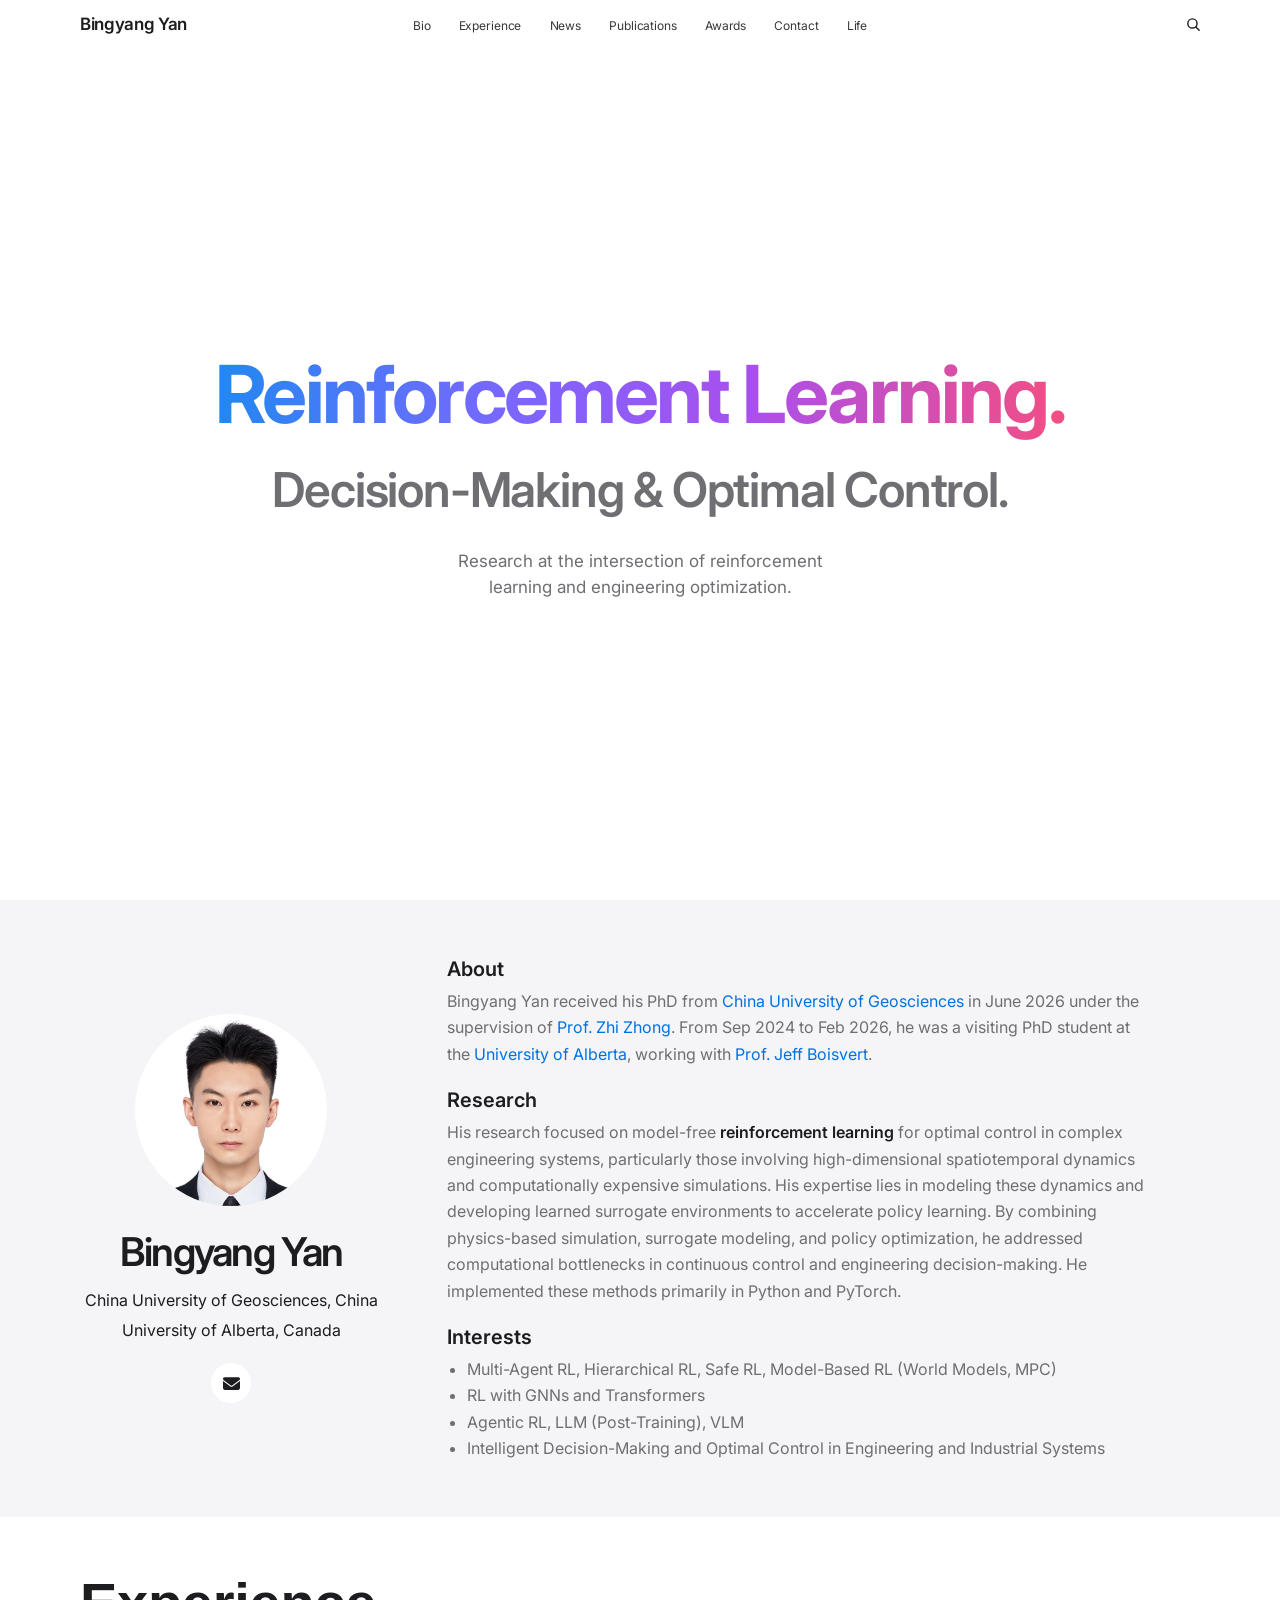
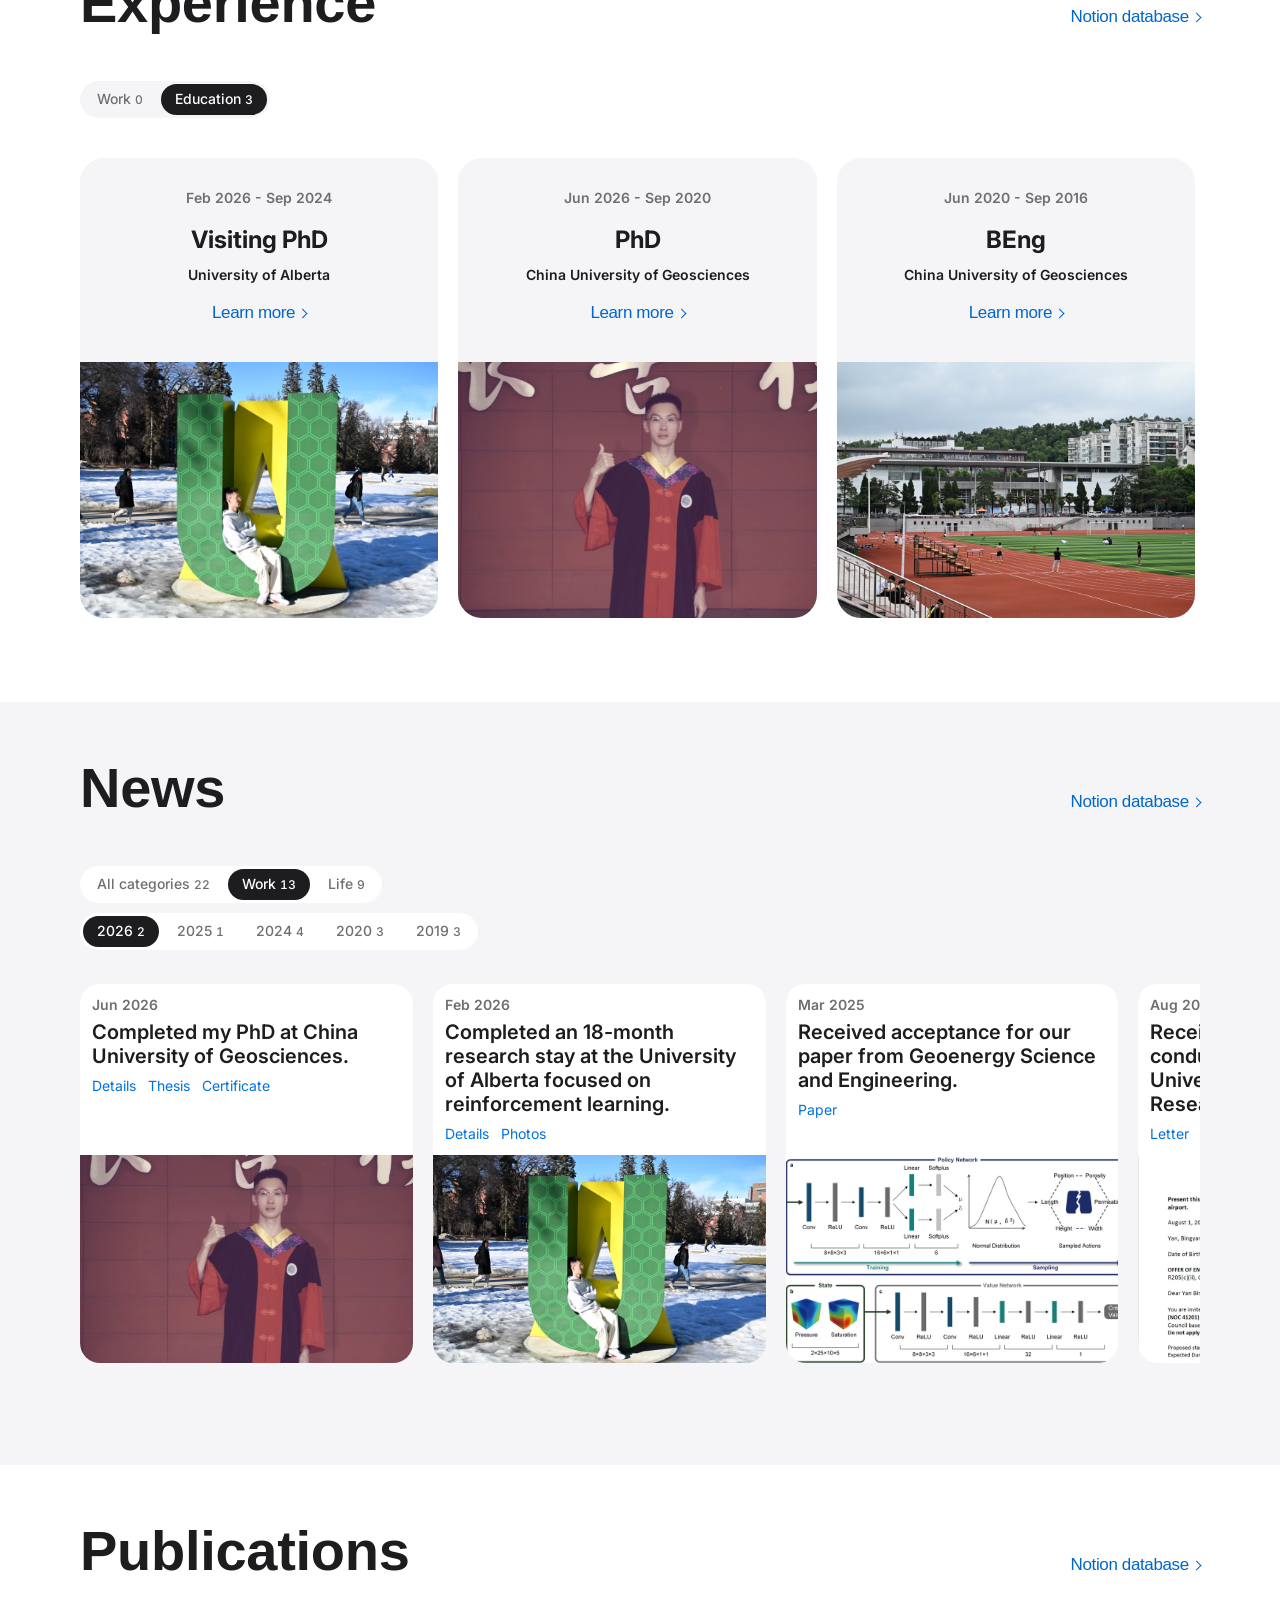
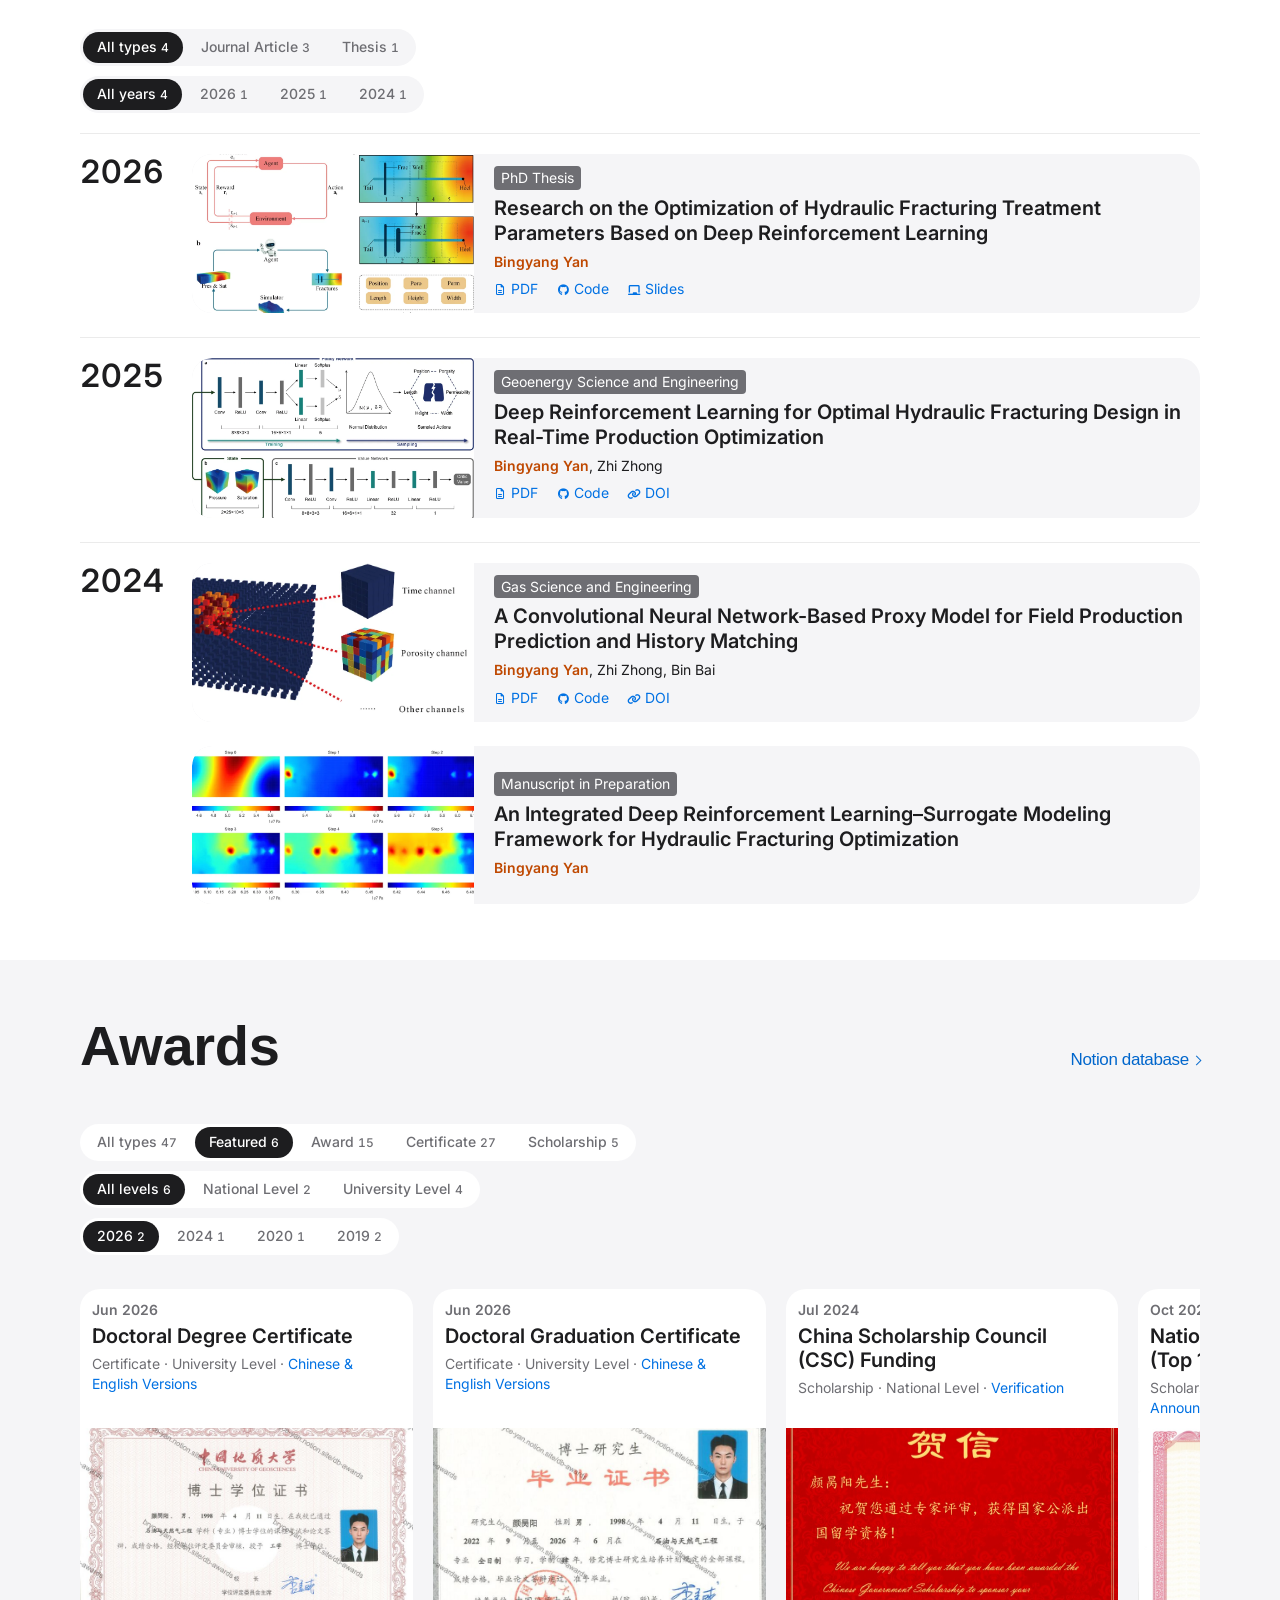
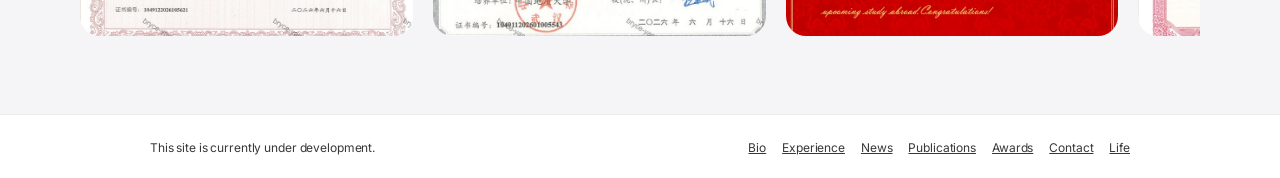
==== index.html @ 064dfe0c "Balance Experience card copy and image heights" ====
<!doctype html>
<html lang="en">
<head>
  <meta charset="utf-8">
  <meta name="viewport" content="width=device-width, initial-scale=1, viewport-fit=cover">
  <title>Bingyang Yan</title>
  <link rel="stylesheet" href="assets/navigation.css?v=4">
  <link rel="stylesheet" href="https://fonts.googleapis.com/css2?family=Inter:wght@400;500;600;700&amp;display=swap">
  <link rel="stylesheet" href="https://cdnjs.cloudflare.com/ajax/libs/font-awesome/6.5.2/css/all.min.css" crossorigin="anonymous" referrerpolicy="no-referrer">
  <link rel="stylesheet" href="work/bio/bio.css?v=17">
  <link rel="stylesheet" href="assets/collection.css?v=5">
  <link rel="stylesheet" href="work/news/news.css?v=35">
  <link rel="stylesheet" href="work/publications/publications.css?v=21">
  <script src="work/experience/experience.js?v=12" defer></script>
  <script src="work/news/news.js?v=13" defer></script>
  <script src="work/publications/publications.js?v=11" defer></script>
  <link rel="stylesheet" href="work/awards/awards.css?v=24">
  <script src="work/awards/awards.js?v=13" defer></script>
  <style>
    .work-footer-inner {
      display: flex;
      flex-wrap: wrap;
      align-items: baseline;
      gap: 12px 24px;
      text-align: left;
    }

    .work-footer-inner p {
      margin: 0;
    }

    .work-footer-nav {
      margin-inline-start: auto;
    }

    .work-footer-nav ul {
      display: flex;
      flex-wrap: wrap;
      justify-content: flex-end;
      gap: 8px 16px;
      margin: 0;
      padding: 0;
      list-style: none;
    }

    .work-footer-inner p,
    .work-footer-nav a {
      font-size: 12px;
      letter-spacing: -0.01em;
      color: var(--nav-text);
      opacity: 0.88;
    }

    .work-footer-nav a:hover,
    .work-footer-nav a:focus-visible {
      color: var(--text);
      opacity: 1;
    }

  </style>
  <script src="assets/navigation.js?v=6" defer></script>
  <link rel="stylesheet" href="assets/home.css?v=27">
</head>
<body class="has-site-footer home-page home-page-work">
  <!-- Navigation adapted from breadli428/breadli428.github.io (MIT).
       See assets/navigation.LICENSE.txt. -->
  <header class="gnav">
    <nav class="gnav-inner" aria-label="Main">
      <a class="gnav-brand" href="./">Bingyang Yan</a>
      <ul class="gnav-links" id="gnav-links">
        <li><a href="#bio" data-section="bio">Bio</a></li>
        <li><a href="#experience" data-section="experience">Experience</a></li>
        <li><a href="#news" data-section="news">News</a></li>
        <li><a href="#publications" data-section="publications">Publications</a></li>
        <li><a href="#awards" data-section="awards">Awards</a></li>
        <li><a href="mailto:bryce.yan@outlook.com">Contact</a></li>
        <li><a href="/life/">Life</a></li>
      </ul>
      <div class="gnav-tools">
        <button class="icon-btn gnav-menu-btn" type="button" aria-label="Menu" aria-expanded="false" aria-controls="gnav-links">
          <span aria-hidden="true"></span><span aria-hidden="true"></span>
        </button>
        <button class="icon-btn" type="button" data-search aria-label="Search">
          <svg viewBox="0 0 24 24" fill="none" stroke="currentColor" stroke-width="2" stroke-linecap="round" aria-hidden="true">
            <circle cx="10.5" cy="10.5" r="6.5"/><path d="m20 20-4.6-4.6"/>
          </svg>
        </button>
      </div>
    </nav>
  </header>
  <main id="work-index">
    <section class="home-hero" aria-labelledby="home-title">
      <h1 id="home-title"><span class="home-hero-title">Reinforcement Learning.</span> <span class="home-hero-subtitle">Decision-Making &amp; Optimal Control.</span></h1>
      <p>Research at the intersection of reinforcement learning and engineering optimization.</p>
    </section>
    <!-- Bio adapted from breadli428/breadli428.github.io (MIT).
         See assets/navigation.LICENSE.txt. -->
    <section id="bio" class="section" aria-labelledby="bio-title">
      <div class="wrap about-grid">
        <aside class="about-portrait" aria-label="Bingyang Yan’s profile">
          <img src="work/bio/bingyang-yan-portrait.jpg" alt="Portrait of Bingyang Yan" width="660" height="660" decoding="async">
          <h2 class="name" id="bio-title">Bingyang Yan</h2>
          <ul class="org-list">
            <li><a href="https://bryce-yan.notion.site/el-edu-cug/">China University of Geosciences, China</a></li>
            <li><a href="https://bryce-yan.notion.site/el-edu-ua/">University of Alberta, Canada</a></li>
          </ul>
          <ul class="social">
            <li><a href="mailto:bryce.yan@outlook.com" aria-label="Email" title="Email"><i class="fa-solid fa-envelope" aria-hidden="true"></i></a></li>
          </ul>
        </aside>
        <div class="about-bio">
          <h3>About</h3>
          <div class="bio-lead prose about-intro">
            <p>Bingyang Yan received his PhD from <a href="https://bryce-yan.notion.site/el-edu-cug">China University of Geosciences</a> in June 2026 under the supervision of <a href="https://grzy.cug.edu.cn/zhongzhi/en/about.htm">Prof. Zhi Zhong</a>. From Sep 2024 to Feb 2026, he was a visiting PhD student at the <a href="https://bryce-yan.notion.site/el-edu-ua">University of Alberta</a>, working with <a href="https://sites.ualberta.ca/~jbb/">Prof. Jeff Boisvert</a>.</p>
          </div>
          <h3>Research</h3>
          <div class="bio-lead prose">
            <p>His research focused on model-free <strong class="research-emphasis">reinforcement learning</strong> for optimal control in complex engineering systems, particularly those involving high-dimensional spatiotemporal dynamics and computationally expensive simulations. His expertise lies in modeling these dynamics and developing learned surrogate environments to accelerate policy learning. By combining physics-based simulation, surrogate modeling, and policy optimization, he addressed computational bottlenecks in continuous control and engineering decision-making. He implemented these methods primarily in Python and PyTorch.</p>
          </div>
          <h3>Interests</h3>
          <ul class="bio-lead">
            <li>Multi-Agent RL, Hierarchical RL, Safe RL, Model-Based RL (World Models, MPC)</li>
            <li>RL with GNNs and Transformers</li>
            <li>Agentic RL, LLM (Post-Training), VLM</li>
            <li>Intelligent Decision-Making and Optimal Control in Engineering and Industrial Systems</li>
          </ul>
        </div>
      </div>
    </section>
    <section id="experience" aria-labelledby="experience-title">
      <div class="travel">
        <div class="travel-heading travel-heading--with-link">
          <h2 id="experience-title">Experience</h2>
          <a class="travel-source-link" href="https://bryce-yan.notion.site/db-education">Notion database</a>
        </div>
        <div class="travel-filters">
          <div class="travel-filter-group" id="experience-category" role="group" aria-label="Filter experience by category">
            <button class="travel-filter" type="button" value="work" aria-controls="experience-grid" aria-pressed="false">Work<span>0</span></button>
            <button class="travel-filter" type="button" value="education" aria-controls="experience-grid" aria-pressed="true">Education<span></span></button>
          </div>
        </div>
        <p id="experience-status" role="status">Loading education…</p>
        <div class="news-rail" id="experience-grid" role="region" aria-label="Experience cards"></div>
        <template id="experience-card-template">
          <article class="news-card experience-card">
            <div class="news-card-copy experience-card-copy">
              <span class="news-card-date"></span>
              <h3 class="news-card-title"></h3>
              <p class="experience-university"><strong></strong></p>
              <a class="travel-source-link experience-details-link">Learn more</a>
            </div>
            <div class="experience-card-cover"><img alt="" decoding="async"></div>
          </article>
        </template>
        <template id="experience-work-placeholder">
          <div class="news-card experience-placeholder" aria-hidden="true"></div>
        </template>
      </div>
    </section>
    <section id="news" aria-labelledby="news-title">
      <div class="travel">
        <div class="travel-heading travel-heading--with-link">
          <h2 id="news-title">News</h2>
          <a class="travel-source-link" href="https://bryce-yan.notion.site/db-news">Notion database</a>
        </div>
        <div class="travel-filters">
          <div class="travel-filter-group" id="news-category" role="group" aria-label="Filter by category"></div>
          <div class="travel-filter-group" id="news-year" role="group" aria-controls="news-grid" aria-label="Jump to year"></div>
        </div>
        <p id="news-status" role="status">Loading news…</p>
        <div class="news-rail" id="news-grid" role="region" aria-label="News cards"></div>
        <template id="news-card-template">
          <article class="news-card">
            <div class="news-card-copy">
              <div class="news-card-copy-content">
                <time class="news-card-date"></time>
                <h3 class="news-card-title"></h3>
                <ul class="news-card-links"></ul>
              </div>
            </div>
            <button class="news-card-photo" type="button" aria-haspopup="dialog"><img alt="" decoding="async"></button>
          </article>
        </template>
      </div>
      <dialog class="news-photo-dialog" id="news-photo-dialog" aria-label="Enlarged news photo">
        <form method="dialog">
          <button type="submit" aria-label="Close enlarged photo" autofocus>×</button>
        </form>
        <img alt="">
      </dialog>
    </section>
    <section id="publications" aria-labelledby="publications-title">
      <div class="travel">
        <div class="travel-heading travel-heading--with-link">
          <h2 id="publications-title">Publications</h2>
          <a class="travel-source-link" href="https://bryce-yan.notion.site/db-publications">Notion database</a>
        </div>
        <div class="travel-filters">
          <div class="travel-filter-group" id="publications-type" role="group" aria-label="Filter publications by type"></div>
          <div class="travel-filter-group" id="publications-year" role="group" aria-label="Filter publications by year"></div>
        </div>
        <p id="publications-status" role="status">Loading publications…</p>
        <div id="publications-list" class="publications-list"></div>
        <template id="publication-card-template">
          <article class="publication-card">
            <button class="publication-cover" type="button" aria-haspopup="dialog" aria-controls="publication-cover-dialog"><img alt="" loading="lazy" decoding="async"></button>
            <div class="publication-copy">
              <p class="publication-venue"></p>
              <h4><a class="news-card-title"></a></h4>
              <p class="publication-authors"></p>
              <ul class="news-card-links"></ul>
            </div>
          </article>
        </template>
      </div>
      <dialog class="news-photo-dialog" id="publication-cover-dialog" aria-label="Enlarged publication cover">
        <form method="dialog">
          <button type="submit" aria-label="Close enlarged cover" autofocus>×</button>
        </form>
        <img alt="">
      </dialog>
    </section>
    <section id="awards" aria-labelledby="awards-title">
      <div class="travel">
        <div class="travel-heading travel-heading--with-link">
          <h2 id="awards-title">Awards</h2>
          <a class="travel-source-link" href="https://bryce-yan.notion.site/db-awards">Notion database</a>
        </div>
        <div class="travel-filters" hidden>
          <div class="travel-filter-group" data-filter="type" data-all="All types" role="group" aria-label="Filter awards by type or featured status"></div>
          <div class="travel-filter-group" data-filter="level" data-all="All levels" role="group" aria-label="Filter awards by level"></div>
          <div class="travel-filter-group" data-filter="year" role="group" aria-controls="awards-grid" aria-label="Jump to awards by year"></div>
        </div>
        <p id="awards-status" class="award-status" role="status"></p>
        <div class="news-rail" id="awards-grid" role="region" aria-label="Award cards" tabindex="0">
          <article class="news-card award-card" data-featured="true" data-type="Certificate" data-level="University Level" data-year="2026">
            <div class="news-card-copy">
              <div class="news-card-copy-content">
                <time class="news-card-date" datetime="2026-06-16">Jun 2026</time>
                <h3><a class="news-card-title" href="https://bryce-yan.notion.site/p/3837cf0907d080c7a423d29b3ba32a61?pvs=25">Doctoral Degree Certificate</a></h3>
                <p class="award-card-meta">Certificate · University Level&nbsp;· <a class="award-card-details" href="https://bryce-yan.notion.site/p/3837cf0907d080c7a423d29b3ba32a61?pvs=25" aria-label="Chinese &amp; English Versions of the Doctoral Degree Certificate">Chinese &amp; English Versions</a></p>
              </div>
            </div>
            <button class="news-card-photo" type="button" aria-haspopup="dialog" aria-controls="awards-photo-dialog" aria-label="Enlarge image: Doctoral Degree Certificate">
              <img src="work/awards/covers/3837cf0907d080c7a423d29b3ba32a61.jpg?v=8" alt="" loading="eager" decoding="async">
            </button>
          </article>
          <article class="news-card award-card" data-featured="true" data-type="Certificate" data-level="University Level" data-year="2026">
            <div class="news-card-copy">
              <div class="news-card-copy-content">
                <time class="news-card-date" datetime="2026-06-16">Jun 2026</time>
                <h3><a class="news-card-title" href="https://bryce-yan.notion.site/p/3837cf0907d080e1bea8cf2e2020d3f5?pvs=25">Doctoral Graduation Certificate</a></h3>
                <p class="award-card-meta">Certificate · University Level&nbsp;· <a class="award-card-details" href="https://bryce-yan.notion.site/p/3837cf0907d080e1bea8cf2e2020d3f5?pvs=25" aria-label="Chinese &amp; English Versions of the Doctoral Graduation Certificate">Chinese &amp; English Versions</a></p>
              </div>
            </div>
            <button class="news-card-photo" type="button" aria-haspopup="dialog" aria-controls="awards-photo-dialog" aria-label="Enlarge image: Doctoral Graduation Certificate">
              <img src="work/awards/covers/3837cf0907d080e1bea8cf2e2020d3f5.jpg?v=4" alt="" loading="eager" decoding="async">
            </button>
          </article>
          <article class="news-card award-card" data-type="Certificate" data-level="University Level" data-year="2024">
            <div class="news-card-copy">
              <div class="news-card-copy-content">
                <time class="news-card-date" datetime="2024-08-01">Aug 2024</time>
                <h3><a class="news-card-title" href="https://bryce-yan.notion.site/p/38e7cf0907d080dda7a4ffdcab282052?pvs=25">University of Alberta Admission Letter</a></h3>
                <p class="award-card-meta">Certificate · University Level</p>
              </div>
            </div>
            <button class="news-card-photo" type="button" aria-haspopup="dialog" aria-controls="awards-photo-dialog" aria-label="Enlarge image: University of Alberta Admission Letter">
              <img src="work/awards/covers/38e7cf0907d080dda7a4ffdcab282052.jpg?v=4" alt="" loading="eager" decoding="async">
            </button>
          </article>
          <article class="news-card award-card" data-featured="true" data-type="Scholarship" data-level="National Level" data-year="2024">
            <div class="news-card-copy">
              <div class="news-card-copy-content">
                <time class="news-card-date" datetime="2024-07-19">Jul 2024</time>
                <h3><a class="news-card-title" href="https://bryce-yan.notion.site/p/1c17cf0907d081d5b643c6224f9ecf54?pvs=25">China Scholarship Council (CSC) Funding</a></h3>
                <p class="award-card-meta">Scholarship · National Level&nbsp;· <a class="award-card-details" href="https://bryce-yan.notion.site/p/1c17cf0907d081d5b643c6224f9ecf54?pvs=25" aria-label="Verification for China Scholarship Council (CSC) Funding">Verification</a></p>
              </div>
            </div>
            <button class="news-card-photo" type="button" aria-haspopup="dialog" aria-controls="awards-photo-dialog" aria-label="Enlarge image: China Scholarship Council (CSC) Funding">
              <img src="work/news/photos/3e17cf0907d0805ca3c4f29b19f7426e.jpg" alt="" loading="eager" decoding="async">
            </button>
          </article>
          <article class="news-card award-card" data-type="Certificate" data-level="University Level" data-year="2024">
            <div class="news-card-copy">
              <div class="news-card-copy-content">
                <time class="news-card-date" datetime="2024-03-19">Mar 2024</time>
                <h3><a class="news-card-title" href="https://bryce-yan.notion.site/p/3e27cf0907d080508ad5e3c04f998333?pvs=25">University of Calgary Admission Letter</a></h3>
                <p class="award-card-meta">Certificate · University Level</p>
              </div>
            </div>
            <button class="news-card-photo" type="button" aria-haspopup="dialog" aria-controls="awards-photo-dialog" aria-label="Enlarge image: University of Calgary Admission Letter">
              <img src="work/awards/covers/3e27cf0907d080508ad5e3c04f998333.jpg?v=4" alt="" loading="lazy" decoding="async">
            </button>
          </article>
          <article class="news-card award-card" data-type="Certificate" data-level="University Level" data-year="2022">
            <div class="news-card-copy">
              <div class="news-card-copy-content">
                <time class="news-card-date" datetime="2022-06-30">Jun 2022</time>
                <h3><a class="news-card-title" href="https://bryce-yan.notion.site/p/1c17cf0907d0814a82fde63bdc681eea?pvs=25">Doctoral Admission Letter</a></h3>
                <p class="award-card-meta">Certificate · University Level</p>
              </div>
            </div>
            <button class="news-card-photo" type="button" aria-haspopup="dialog" aria-controls="awards-photo-dialog" aria-label="Enlarge image: Doctoral Admission Letter">
              <img src="work/awards/covers/1c17cf0907d0814a82fde63bdc681eea.jpg?v=4" alt="" loading="lazy" decoding="async">
            </button>
          </article>
          <article class="news-card award-card" data-type="Award" data-level="National Level" data-year="2022">
            <div class="news-card-copy">
              <div class="news-card-copy-content">
                <time class="news-card-date" datetime="2022-05-28">May 2022</time>
                <h3><a class="news-card-title" href="https://bryce-yan.notion.site/p/1c17cf0907d081c6ae50c47331ee7014?pvs=25">China Petroleum Engineering Design Competition (CPEDC)</a></h3>
                <p class="award-card-meta">Award · National Level&nbsp;· <a class="award-card-details" href="https://en.cug.edu.cn/info/1228/3153.htm" aria-label="CUG News for China Petroleum Engineering Design Competition (CPEDC)">CUG News</a></p>
              </div>
            </div>
            <button class="news-card-photo" type="button" aria-haspopup="dialog" aria-controls="awards-photo-dialog" aria-label="Enlarge image: China Petroleum Engineering Design Competition (CPEDC)">
              <img src="work/awards/covers/1c17cf0907d081c6ae50c47331ee7014.jpg?v=4" alt="" loading="lazy" decoding="async">
            </button>
          </article>
          <article class="news-card award-card" data-type="Award" data-level="National Level" data-year="2021">
            <div class="news-card-copy">
              <div class="news-card-copy-content">
                <time class="news-card-date" datetime="2021-05-21">May 2021</time>
                <h3><a class="news-card-title" href="https://bryce-yan.notion.site/p/1c17cf0907d081d090acd97c25358636?pvs=25">China Petroleum Engineering Knowledge Competition (CPEKC)</a></h3>
                <p class="award-card-meta">Award · National Level&nbsp;· <a class="award-card-details" href="https://zyxy.cug.edu.cn/info/1093/4535.htm" aria-label="CUG News for China Petroleum Engineering Knowledge Competition (CPEKC)">CUG News</a></p>
              </div>
            </div>
            <button class="news-card-photo" type="button" aria-haspopup="dialog" aria-controls="awards-photo-dialog" aria-label="Enlarge image: China Petroleum Engineering Knowledge Competition (CPEKC)">
              <img src="work/awards/covers/1c17cf0907d081d090acd97c25358636.jpg?v=4" alt="" loading="lazy" decoding="async">
            </button>
          </article>
          <article class="news-card award-card" data-type="Scholarship" data-level="School Level" data-year="2020">
            <div class="news-card-copy">
              <div class="news-card-copy-content">
                <time class="news-card-date" datetime="2020-11-16">Nov 2020</time>
                <h3><a class="news-card-title" href="https://bryce-yan.notion.site/p/1c17cf0907d081288a05ce0aa0d80126?pvs=25">Tiantu Alumni Practice and Innovation Scholarship</a></h3>
                <p class="award-card-meta">Scholarship · School Level&nbsp;· <a class="award-card-details" href="https://zyxy.cug.edu.cn/info/1062/3008.htm" aria-label="Official Award Announcement for Tiantu Alumni Practice and Innovation Scholarship">Official Award Announcement</a></p>
              </div>
            </div>
            <button class="news-card-photo" type="button" aria-haspopup="dialog" aria-controls="awards-photo-dialog" aria-label="Enlarge image: Tiantu Alumni Practice and Innovation Scholarship">
              <img src="work/awards/covers/1c17cf0907d081288a05ce0aa0d80126.jpg?v=4" alt="" loading="lazy" decoding="async">
            </button>
          </article>
          <article class="news-card award-card" data-featured="true" data-type="Scholarship" data-level="National Level" data-year="2020">
            <div class="news-card-copy">
              <div class="news-card-copy-content">
                <time class="news-card-date" datetime="2020-10-05">Oct 2020</time>
                <h3><a class="news-card-title" href="https://bryce-yan.notion.site/p/1c17cf0907d08170b067c1c8d57cb3b9?pvs=25">National Graduate Scholarship (Top 1.3%)</a></h3>
                <p class="award-card-meta">Scholarship · National Level&nbsp;· <a class="award-card-details" href="https://bryce-yan.notion.site/p/1c17cf0907d08170b067c1c8d57cb3b9?pvs=25" aria-label="CUG Scholarship Announcement for National Graduate Scholarship (Top 1.3%)">CUG Scholarship Announcement</a></p>
              </div>
            </div>
            <button class="news-card-photo" type="button" aria-haspopup="dialog" aria-controls="awards-photo-dialog" aria-label="Enlarge image: National Graduate Scholarship (Top 1.3%)">
              <img src="work/news/photos/3e17cf0907d0809b9d0bdcf055fdede9.jpg" alt="" loading="eager" decoding="async">
            </button>
          </article>
          <article class="news-card award-card" data-type="Award" data-level="University Level" data-year="2020">
            <div class="news-card-copy">
              <div class="news-card-copy-content">
                <time class="news-card-date" datetime="2020-09-28">Sep 2020</time>
                <h3><a class="news-card-title" href="https://bryce-yan.notion.site/p/1c17cf0907d081b68a0ddedf3a3e985f?pvs=25">CPEDC</a></h3>
                <p class="award-card-meta">Award · University Level&nbsp;· <a class="award-card-details" href="https://zyxy.cug.edu.cn/info/1061/2845.htm" aria-label="CUG News for CPEDC">CUG News</a></p>
              </div>
            </div>
            <button class="news-card-photo" type="button" aria-haspopup="dialog" aria-controls="awards-photo-dialog" aria-label="Enlarge image: CPEDC">
              <img src="work/awards/covers/1c17cf0907d081b68a0ddedf3a3e985f.jpg?v=4" alt="" loading="lazy" decoding="async">
            </button>
          </article>
          <article class="news-card award-card" data-type="Certificate" data-level="University Level" data-year="2020">
            <div class="news-card-copy">
              <div class="news-card-copy-content">
                <time class="news-card-date" datetime="2020-09-04">Sep 2020</time>
                <h3><a class="news-card-title" href="https://bryce-yan.notion.site/p/1c17cf0907d081fcaa75c9678ac1d1aa?pvs=25">Master’s Admission Letter</a></h3>
                <p class="award-card-meta">Certificate · University Level&nbsp;· <a class="award-card-details" href="https://zyxy.cug.edu.cn/info/1035/1353.htm" aria-label="CUG Master’s-to-PhD Qualifying Assessment Results for Master’s Admission Letter">CUG Master’s-to-PhD Qualifying Assessment Results</a></p>
              </div>
            </div>
            <button class="news-card-photo" type="button" aria-haspopup="dialog" aria-controls="awards-photo-dialog" aria-label="Enlarge image: Master’s Admission Letter">
              <img src="work/awards/covers/1c17cf0907d081fcaa75c9678ac1d1aa.jpg?v=4" alt="" loading="lazy" decoding="async">
            </button>
          </article>
          <article class="news-card award-card" data-type="Certificate" data-level="University Level" data-year="2020">
            <div class="news-card-copy">
              <div class="news-card-copy-content">
                <time class="news-card-date" datetime="2020-06-30">Jun 2020</time>
                <h3><a class="news-card-title" href="https://bryce-yan.notion.site/p/3867cf0907d080ac9a47cc115199fc6f?pvs=25">Undergraduate Graduation Certificate</a></h3>
                <p class="award-card-meta">Certificate · University Level</p>
              </div>
            </div>
            <button class="news-card-photo" type="button" aria-haspopup="dialog" aria-controls="awards-photo-dialog" aria-label="Enlarge image: Undergraduate Graduation Certificate">
              <img src="work/awards/covers/3867cf0907d080ac9a47cc115199fc6f.jpg?v=4" alt="" loading="lazy" decoding="async">
            </button>
          </article>
          <article class="news-card award-card" data-type="Certificate" data-level="University Level" data-year="2020">
            <div class="news-card-copy">
              <div class="news-card-copy-content">
                <time class="news-card-date" datetime="2020-06-30">Jun 2020</time>
                <h3><a class="news-card-title" href="https://bryce-yan.notion.site/p/3867cf0907d080c1ba0fc8c8a649eed7?pvs=25">Bachelor’s Degree Certificate</a></h3>
                <p class="award-card-meta">Certificate · University Level&nbsp;· <a class="award-card-details" href="https://bryce-yan.notion.site/p/3867cf0907d080c1ba0fc8c8a649eed7?pvs=25" aria-label="View certificate for Bachelor’s Degree Certificate">View certificate</a></p>
              </div>
            </div>
            <button class="news-card-photo" type="button" aria-haspopup="dialog" aria-controls="awards-photo-dialog" aria-label="Enlarge image: Bachelor’s Degree Certificate">
              <img src="work/news/photos/3e17cf0907d0809287c1d85dc019af83.jpg" alt="" loading="lazy" decoding="async">
            </button>
          </article>
          <article class="news-card award-card" data-type="Award" data-level="National Level" data-year="2020">
            <div class="news-card-copy">
              <div class="news-card-copy-content">
                <time class="news-card-date" datetime="2020-06-13">Jun 2020</time>
                <h3><a class="news-card-title" href="https://bryce-yan.notion.site/p/1c17cf0907d08122b4dad14631cdcc95?pvs=25">China Petroleum Engineering Knowledge Competition (CPEKC) Grand Prize</a></h3>
                <p class="award-card-meta">Award · National Level&nbsp;· <a class="award-card-details" href="https://bryce-yan.notion.site/p/1c17cf0907d08122b4dad14631cdcc95?pvs=25" aria-label="CUG News for China Petroleum Engineering Knowledge Competition (CPEKC) Grand Prize">CUG News</a></p>
              </div>
            </div>
            <button class="news-card-photo" type="button" aria-haspopup="dialog" aria-controls="awards-photo-dialog" aria-label="Enlarge image: China Petroleum Engineering Knowledge Competition (CPEKC) Grand Prize">
              <img src="work/news/photos/3e17cf0907d080219139d4e1a0211972.jpg" alt="" loading="lazy" decoding="async">
            </button>
          </article>
          <article class="news-card award-card" data-type="Award" data-level="National Level" data-year="2020">
            <div class="news-card-copy">
              <div class="news-card-copy-content">
                <time class="news-card-date" datetime="2020-06-01">Jun 2020</time>
                <h3><a class="news-card-title" href="https://bryce-yan.notion.site/p/1c17cf0907d08196af8ec7ef3ce44880?pvs=25">CPEDC</a></h3>
                <p class="award-card-meta">Award · National Level&nbsp;· <a class="award-card-details" href="https://cpedc.cup.edu.cn/c/res_base/whjjl_cn_test/upload/article/file/2020_2/6_1/i3p0kawfyfq8.pdf" aria-label="Official List of Award Winners for CPEDC">Official List of Award Winners</a></p>
              </div>
            </div>
            <button class="news-card-photo" type="button" aria-haspopup="dialog" aria-controls="awards-photo-dialog" aria-label="Enlarge image: CPEDC">
              <img src="work/awards/covers/1c17cf0907d08196af8ec7ef3ce44880.jpg?v=4" alt="" loading="lazy" decoding="async">
            </button>
          </article>
          <article class="news-card award-card" data-type="Certificate" data-level="School Level" data-year="2020">
            <div class="news-card-copy">
              <div class="news-card-copy-content">
                <time class="news-card-date" datetime="2020-05-04">May 2020</time>
                <h3><a class="news-card-title" href="https://bryce-yan.notion.site/p/1c17cf0907d081e29e92e1e28f13f473?pvs=25">Outstanding Communist Youth League Cadre</a></h3>
                <p class="award-card-meta">Certificate · School Level&nbsp;· <a class="award-card-details" href="https://zyxy.cug.edu.cn/info/1063/3236.htm" aria-label="CUG News for Outstanding Communist Youth League Cadre">CUG News</a></p>
              </div>
            </div>
            <button class="news-card-photo" type="button" aria-haspopup="dialog" aria-controls="awards-photo-dialog" aria-label="Enlarge image: Outstanding Communist Youth League Cadre">
              <img src="work/awards/covers/1c17cf0907d081e29e92e1e28f13f473.jpg?v=4" alt="" loading="lazy" decoding="async">
            </button>
          </article>
          <article class="news-card award-card" data-featured="true" data-type="Scholarship" data-level="University Level" data-year="2019">
            <div class="news-card-copy">
              <div class="news-card-copy-content">
                <time class="news-card-date" datetime="2019-12-01">Dec 2019</time>
                <h3><a class="news-card-title" href="https://bryce-yan.notion.site/p/1c17cf0907d081e7a95fff1c2c9e994d?pvs=25">Academician Scholarship</a></h3>
                <p class="award-card-meta">Scholarship · University Level&nbsp;· <a class="award-card-details" href="https://zyxy.cug.edu.cn/info/1062/2976.htm" aria-label="CUG Scholarship Announcement for Academician Scholarship">CUG Scholarship Announcement</a></p>
              </div>
            </div>
            <button class="news-card-photo" type="button" aria-haspopup="dialog" aria-controls="awards-photo-dialog" aria-label="Enlarge image: Academician Scholarship">
              <img src="work/awards/covers/1c17cf0907d081e7a95fff1c2c9e994d.jpg?v=4" alt="" loading="eager" decoding="async">
            </button>
          </article>
          <article class="news-card award-card" data-featured="true" data-type="Certificate" data-level="University Level" data-year="2019">
            <div class="news-card-copy">
              <div class="news-card-copy-content">
                <time class="news-card-date" datetime="2019-09-16">Sep 2019</time>
                <h3><a class="news-card-title" href="https://bryce-yan.notion.site/p/1ec7cf0907d08085aa3ace2501299901?pvs=25">Exam-Exempt Master’s Admission (Top 15%)</a></h3>
                <p class="award-card-meta">Certificate · University Level</p>
              </div>
            </div>
            <button class="news-card-photo" type="button" aria-haspopup="dialog" aria-controls="awards-photo-dialog" aria-label="Enlarge image: Exam-Exempt Master’s Admission (Top 15%)">
              <img src="work/awards/covers/1ec7cf0907d08085aa3ace2501299901.jpg?v=4" alt="" loading="eager" decoding="async">
            </button>
          </article>
          <article class="news-card award-card" data-type="Certificate" data-level="University Level" data-year="2019">
            <div class="news-card-copy">
              <div class="news-card-copy-content">
                <time class="news-card-date" datetime="2019-07-27">Jul 2019</time>
                <h3><a class="news-card-title" href="https://bryce-yan.notion.site/p/1c17cf0907d081338c04c5c95d3a60e8?pvs=25">Petroleum Engineering Training Center Certificate</a></h3>
                <p class="award-card-meta">Certificate · University Level</p>
              </div>
            </div>
            <button class="news-card-photo" type="button" aria-haspopup="dialog" aria-controls="awards-photo-dialog" aria-label="Enlarge image: Petroleum Engineering Training Center Certificate">
              <img src="work/awards/covers/1c17cf0907d081338c04c5c95d3a60e8.jpg?v=4" alt="" loading="lazy" decoding="async">
            </button>
          </article>
          <article class="news-card award-card" data-type="Certificate" data-level="University Level" data-year="2019">
            <div class="news-card-copy">
              <div class="news-card-copy-content">
                <time class="news-card-date" datetime="2019-06-19">Jun 2019</time>
                <h3><a class="news-card-title" href="https://bryce-yan.notion.site/p/1c17cf0907d081b7babfe9360bf08919?pvs=25">National College Student Innovation and Entrepreneurship Training Program Certificate</a></h3>
                <p class="award-card-meta">Certificate · University Level</p>
              </div>
            </div>
            <button class="news-card-photo" type="button" aria-haspopup="dialog" aria-controls="awards-photo-dialog" aria-label="Enlarge image: National College Student Innovation and Entrepreneurship Training Program Certificate">
              <img src="work/awards/covers/1c17cf0907d081b7babfe9360bf08919.jpg?v=4" alt="" loading="lazy" decoding="async">
            </button>
          </article>
          <article class="news-card award-card" data-type="Certificate" data-level="National Level" data-year="2019">
            <div class="news-card-copy">
              <div class="news-card-copy-content">
                <time class="news-card-date" datetime="2019-03-30">Mar 2019</time>
                <h3><a class="news-card-title" href="https://bryce-yan.notion.site/p/3837cf0907d0807b9ed5fa31032b38ce?pvs=25">National Computer Rank Examination - Level 4</a></h3>
                <p class="award-card-meta">Certificate · National Level</p>
              </div>
            </div>
            <button class="news-card-photo" type="button" aria-haspopup="dialog" aria-controls="awards-photo-dialog" aria-label="Enlarge image: National Computer Rank Examination - Level 4">
              <img src="work/awards/covers/3837cf0907d0807b9ed5fa31032b38ce.jpg?v=4" alt="" loading="lazy" decoding="async">
            </button>
          </article>
          <article class="news-card award-card" data-type="Certificate" data-level="University Level" data-year="2019">
            <div class="news-card-copy">
              <div class="news-card-copy-content">
                <time class="news-card-date" datetime="2019-03-06">Mar 2019</time>
                <h3><a class="news-card-title" href="https://bryce-yan.notion.site/p/1c17cf0907d081df8e22d85998c0bedb?pvs=25">Outstanding Communist Youth League Cadre</a></h3>
                <p class="award-card-meta">Certificate · University Level&nbsp;· <a class="award-card-details" href="https://zyxy.cug.edu.cn/info/1063/3211.htm" aria-label="CUG News for Outstanding Communist Youth League Cadre">CUG News</a></p>
              </div>
            </div>
            <button class="news-card-photo" type="button" aria-haspopup="dialog" aria-controls="awards-photo-dialog" aria-label="Enlarge image: Outstanding Communist Youth League Cadre">
              <img src="work/awards/covers/1c17cf0907d081df8e22d85998c0bedb.jpg?v=4" alt="" loading="lazy" decoding="async">
            </button>
          </article>
          <article class="news-card award-card" data-type="Scholarship" data-level="University Level" data-year="2018">
            <div class="news-card-copy">
              <div class="news-card-copy-content">
                <time class="news-card-date" datetime="2018-12-01">Dec 2018</time>
                <h3><a class="news-card-title" href="https://bryce-yan.notion.site/p/1c17cf0907d081dd882fcbcc41fc25f4?pvs=25">Academic Progress Scholarship</a></h3>
                <p class="award-card-meta">Scholarship · University Level</p>
              </div>
            </div>
            <button class="news-card-photo" type="button" aria-haspopup="dialog" aria-controls="awards-photo-dialog" aria-label="Enlarge image: Academic Progress Scholarship">
              <img src="work/awards/covers/1c17cf0907d081dd882fcbcc41fc25f4.jpg?v=4" alt="" loading="lazy" decoding="async">
            </button>
          </article>
          <article class="news-card award-card" data-type="Certificate" data-level="National Level" data-year="2018">
            <div class="news-card-copy">
              <div class="news-card-copy-content">
                <time class="news-card-date" datetime="2018-12-01">Dec 2018</time>
                <h3><a class="news-card-title" href="https://bryce-yan.notion.site/p/1c17cf0907d081639b41fe23fe41216f?pvs=25">CET 6</a></h3>
                <p class="award-card-meta">Certificate · National Level</p>
              </div>
            </div>
            <button class="news-card-photo" type="button" aria-haspopup="dialog" aria-controls="awards-photo-dialog" aria-label="Enlarge image: CET 6">
              <img src="work/awards/covers/1c17cf0907d081639b41fe23fe41216f.jpg?v=4" alt="" loading="lazy" decoding="async">
            </button>
          </article>
          <article class="news-card award-card" data-type="Certificate" data-level="University Level" data-year="2018">
            <div class="news-card-copy">
              <div class="news-card-copy-content">
                <time class="news-card-date" datetime="2018-10-28">Oct 2018</time>
                <h3><a class="news-card-title" href="https://bryce-yan.notion.site/p/1c17cf0907d08138b464d57b371fd908?pvs=25">Party Membership Candidate Training Certificate</a></h3>
                <p class="award-card-meta">Certificate · University Level&nbsp;· <a class="award-card-details" href="https://zyxy.cug.edu.cn/info/1060/3558.htm" aria-label="CUG Party School Exam Results for Party Membership Candidate Training Certificate">CUG Party School Exam Results</a></p>
              </div>
            </div>
            <button class="news-card-photo" type="button" aria-haspopup="dialog" aria-controls="awards-photo-dialog" aria-label="Enlarge image: Party Membership Candidate Training Certificate">
              <img src="work/awards/covers/1c17cf0907d08138b464d57b371fd908.jpg?v=4" alt="" loading="lazy" decoding="async">
            </button>
          </article>
          <article class="news-card award-card" data-type="Certificate" data-level="University Level" data-year="2018">
            <div class="news-card-copy">
              <div class="news-card-copy-content">
                <time class="news-card-date" datetime="2018-10-10">Oct 2018</time>
                <h3><a class="news-card-title" href="https://bryce-yan.notion.site/p/1c17cf0907d081d0bcf3f29b048f2d67?pvs=25">Drone Training Certificate</a></h3>
                <p class="award-card-meta">Certificate · University Level</p>
              </div>
            </div>
            <button class="news-card-photo" type="button" aria-haspopup="dialog" aria-controls="awards-photo-dialog" aria-label="Enlarge image: Drone Training Certificate">
              <img src="work/awards/covers/1c17cf0907d081d0bcf3f29b048f2d67.jpg?v=4" alt="" loading="lazy" decoding="async">
            </button>
          </article>
          <article class="news-card award-card" data-type="Certificate" data-level="National Level" data-year="2018">
            <div class="news-card-copy">
              <div class="news-card-copy-content">
                <time class="news-card-date" datetime="2018-09-23">Sep 2018</time>
                <h3><a class="news-card-title" href="https://bryce-yan.notion.site/p/3837cf0907d0801ab30ec615815e5bed?pvs=25">National Computer Rank Examination - Level 3</a></h3>
                <p class="award-card-meta">Certificate · National Level</p>
              </div>
            </div>
            <button class="news-card-photo" type="button" aria-haspopup="dialog" aria-controls="awards-photo-dialog" aria-label="Enlarge image: National Computer Rank Examination - Level 3">
              <img src="work/awards/covers/3837cf0907d0801ab30ec615815e5bed.jpg?v=4" alt="" loading="lazy" decoding="async">
            </button>
          </article>
          <article class="news-card award-card" data-type="Certificate" data-level="Misc" data-year="2018">
            <div class="news-card-copy">
              <div class="news-card-copy-content">
                <time class="news-card-date" datetime="2018-09-11">Sep 2018</time>
                <h3><a class="news-card-title" href="https://bryce-yan.notion.site/p/1c17cf0907d0810681bae33f0af87aa3?pvs=25">Xiaoyuan Souti Internship Certificate</a></h3>
                <p class="award-card-meta">Certificate · Misc</p>
              </div>
            </div>
            <button class="news-card-photo" type="button" aria-haspopup="dialog" aria-controls="awards-photo-dialog" aria-label="Enlarge image: Xiaoyuan Souti Internship Certificate">
              <img src="work/awards/covers/1c17cf0907d0810681bae33f0af87aa3.jpg?v=4" alt="" loading="lazy" decoding="async">
            </button>
          </article>
          <article class="news-card award-card" data-type="Certificate" data-level="National Level" data-year="2017">
            <div class="news-card-copy">
              <div class="news-card-copy-content">
                <time class="news-card-date" datetime="2017-12-16">Dec 2017</time>
                <h3><a class="news-card-title" href="https://bryce-yan.notion.site/p/1c17cf0907d0818daeeed22315331817?pvs=25">CET 4</a></h3>
                <p class="award-card-meta">Certificate · National Level</p>
              </div>
            </div>
            <button class="news-card-photo" type="button" aria-haspopup="dialog" aria-controls="awards-photo-dialog" aria-label="Enlarge image: CET 4">
              <img src="work/awards/covers/1c17cf0907d0818daeeed22315331817.jpg?v=4" alt="" loading="lazy" decoding="async">
            </button>
          </article>
          <article class="news-card award-card" data-type="Certificate" data-level="National Level" data-year="2017">
            <div class="news-card-copy">
              <div class="news-card-copy-content">
                <time class="news-card-date" datetime="2017-09-01">Sep 2017</time>
                <h3><a class="news-card-title" href="https://bryce-yan.notion.site/p/3837cf0907d080a8948bc07798dc01a6?pvs=25">National Computer Rank Examination - Level 2</a></h3>
                <p class="award-card-meta">Certificate · National Level</p>
              </div>
            </div>
            <button class="news-card-photo" type="button" aria-haspopup="dialog" aria-controls="awards-photo-dialog" aria-label="Enlarge image: National Computer Rank Examination - Level 2">
              <img src="work/awards/covers/3837cf0907d080a8948bc07798dc01a6.jpg?v=4" alt="" loading="lazy" decoding="async">
            </button>
          </article>
          <article class="news-card award-card" data-type="Award" data-level="University Level" data-year="2017">
            <div class="news-card-copy">
              <div class="news-card-copy-content">
                <time class="news-card-date" datetime="2017-07-16">Jul 2017</time>
                <h3><a class="news-card-title" href="https://bryce-yan.notion.site/p/1c17cf0907d081dfa42dd16a935ad804?pvs=25">Shuangbai Inspirational Award</a></h3>
                <p class="award-card-meta">Award · University Level</p>
              </div>
            </div>
            <button class="news-card-photo" type="button" aria-haspopup="dialog" aria-controls="awards-photo-dialog" aria-label="Enlarge image: Shuangbai Inspirational Award">
              <img src="work/awards/covers/1c17cf0907d081dfa42dd16a935ad804.jpg?v=4" alt="" loading="lazy" decoding="async">
            </button>
          </article>
          <article class="news-card award-card" data-type="Award" data-level="University Level" data-year="2017">
            <div class="news-card-copy">
              <div class="news-card-copy-content">
                <time class="news-card-date" datetime="2017-05-25">May 2017</time>
                <h3><a class="news-card-title" href="https://bryce-yan.notion.site/p/1c17cf0907d0818c85d6d3924c891736?pvs=25">Surveying and Mapping Skills Competition</a></h3>
                <p class="award-card-meta">Award · University Level</p>
              </div>
            </div>
            <button class="news-card-photo" type="button" aria-haspopup="dialog" aria-controls="awards-photo-dialog" aria-label="Enlarge image: Surveying and Mapping Skills Competition">
              <img src="work/awards/covers/1c17cf0907d0818c85d6d3924c891736.jpg?v=4" alt="" loading="lazy" decoding="async">
            </button>
          </article>
          <article class="news-card award-card" data-type="Certificate" data-level="Misc" data-year="2017">
            <div class="news-card-copy">
              <div class="news-card-copy-content">
                <time class="news-card-date" datetime="2017-05-19">May 2017</time>
                <h3><a class="news-card-title" href="https://bryce-yan.notion.site/p/1c17cf0907d081c68b0aeb121a411ffb?pvs=25">Blood Donation Certificate</a></h3>
                <p class="award-card-meta">Certificate · Misc</p>
              </div>
            </div>
            <button class="news-card-photo" type="button" aria-haspopup="dialog" aria-controls="awards-photo-dialog" aria-label="Enlarge image: Blood Donation Certificate">
              <img src="work/awards/covers/1c17cf0907d081c68b0aeb121a411ffb.jpg?v=4" alt="" loading="lazy" decoding="async">
            </button>
          </article>
          <article class="news-card award-card" data-type="Certificate" data-level="School Level" data-year="2017">
            <div class="news-card-copy">
              <div class="news-card-copy-content">
                <time class="news-card-date" datetime="2017-05-03">May 2017</time>
                <h3><a class="news-card-title" href="https://bryce-yan.notion.site/p/1c17cf0907d08108b387d3110fc925c6?pvs=25">Outstanding Communist Youth League Cadre</a></h3>
                <p class="award-card-meta">Certificate · School Level&nbsp;· <a class="award-card-details" href="https://zyxy.cug.edu.cn/info/1063/3153.htm" aria-label="CUG News for Outstanding Communist Youth League Cadre">CUG News</a></p>
              </div>
            </div>
            <button class="news-card-photo" type="button" aria-haspopup="dialog" aria-controls="awards-photo-dialog" aria-label="Enlarge image: Outstanding Communist Youth League Cadre">
              <img src="work/awards/covers/1c17cf0907d08108b387d3110fc925c6.jpg?v=4" alt="" loading="lazy" decoding="async">
            </button>
          </article>
          <article class="news-card award-card" data-type="Award" data-level="University Level" data-year="2017">
            <div class="news-card-copy">
              <div class="news-card-copy-content">
                <time class="news-card-date" datetime="2017-04-22">Apr 2017</time>
                <h3><a class="news-card-title" href="https://bryce-yan.notion.site/p/1c17cf0907d08146b42befd019fdd7f6?pvs=25">Han Wu Ji Dance Competition</a></h3>
                <p class="award-card-meta">Award · University Level</p>
              </div>
            </div>
            <button class="news-card-photo" type="button" aria-haspopup="dialog" aria-controls="awards-photo-dialog" aria-label="Enlarge image: Han Wu Ji Dance Competition">
              <img src="work/awards/covers/1c17cf0907d08146b42befd019fdd7f6.jpg?v=4" alt="" loading="lazy" decoding="async">
            </button>
          </article>
          <article class="news-card award-card" data-type="Award" data-level="School Level" data-year="2016">
            <div class="news-card-copy">
              <div class="news-card-copy-content">
                <time class="news-card-date" datetime="2016-12-25">Dec 2016</time>
                <h3><a class="news-card-title" href="https://bryce-yan.notion.site/p/1c17cf0907d081c29219ecba8c927896?pvs=25">I Write Love Poems for the Party</a></h3>
                <p class="award-card-meta">Award · School Level</p>
              </div>
            </div>
            <button class="news-card-photo" type="button" aria-haspopup="dialog" aria-controls="awards-photo-dialog" aria-label="Enlarge image: I Write Love Poems for the Party">
              <img src="work/awards/covers/1c17cf0907d081c29219ecba8c927896.jpg?v=4" alt="" loading="lazy" decoding="async">
            </button>
          </article>
          <article class="news-card award-card" data-type="Award" data-level="School Level" data-year="2016">
            <div class="news-card-copy">
              <div class="news-card-copy-content">
                <time class="news-card-date" datetime="2016-12-09">Dec 2016</time>
                <h3><a class="news-card-title" href="https://bryce-yan.notion.site/p/1c17cf0907d0819e8e2ce650fd7fe4bc?pvs=25">December 9 Long-Distance Run</a></h3>
                <p class="award-card-meta">Award · School Level</p>
              </div>
            </div>
            <button class="news-card-photo" type="button" aria-haspopup="dialog" aria-controls="awards-photo-dialog" aria-label="Enlarge image: December 9 Long-Distance Run">
              <img src="work/awards/covers/1c17cf0907d0819e8e2ce650fd7fe4bc.jpg?v=4" alt="" loading="lazy" decoding="async">
            </button>
          </article>
          <article class="news-card award-card" data-type="Certificate" data-level="University Level" data-year="2016">
            <div class="news-card-copy">
              <div class="news-card-copy-content">
                <time class="news-card-date" datetime="2016-09-04">Sep 2016</time>
                <h3><a class="news-card-title" href="https://bryce-yan.notion.site/p/1c17cf0907d081e39b53edaa728a659b?pvs=25">Undergraduate Admission Letter</a></h3>
                <p class="award-card-meta">Certificate · University Level</p>
              </div>
            </div>
            <button class="news-card-photo" type="button" aria-haspopup="dialog" aria-controls="awards-photo-dialog" aria-label="Enlarge image: Undergraduate Admission Letter">
              <img src="work/awards/covers/1c17cf0907d081e39b53edaa728a659b.jpg?v=4" alt="" loading="lazy" decoding="async">
            </button>
          </article>
          <article class="news-card award-card" data-type="Certificate" data-level="School Level" data-year="2016">
            <div class="news-card-copy">
              <div class="news-card-copy-content">
                <time class="news-card-date" datetime="2016-06-10">Jun 2016</time>
                <h3><a class="news-card-title" href="https://bryce-yan.notion.site/p/38d7cf0907d0808b88fec1445b1028c8?pvs=25">Senior High School Graduation Certificate</a></h3>
                <p class="award-card-meta">Certificate · School Level</p>
              </div>
            </div>
            <button class="news-card-photo" type="button" aria-haspopup="dialog" aria-controls="awards-photo-dialog" aria-label="Enlarge image: Senior High School Graduation Certificate">
              <img src="work/awards/covers/38d7cf0907d0808b88fec1445b1028c8.jpg?v=4" alt="" loading="lazy" decoding="async">
            </button>
          </article>
          <article class="news-card award-card" data-type="Certificate" data-level="School Level" data-year="2014">
            <div class="news-card-copy">
              <div class="news-card-copy-content">
                <time class="news-card-date" datetime="2014-08-25">Aug 2014</time>
                <h3><a class="news-card-title" href="https://bryce-yan.notion.site/p/1c17cf0907d08129b97ed46b155eac80?pvs=25">All-Round Development Star</a></h3>
                <p class="award-card-meta">Certificate · School Level</p>
              </div>
            </div>
            <button class="news-card-photo" type="button" aria-haspopup="dialog" aria-controls="awards-photo-dialog" aria-label="Enlarge image: All-Round Development Star">
              <img src="work/awards/covers/1c17cf0907d08129b97ed46b155eac80.jpg?v=4" alt="" loading="lazy" decoding="async">
            </button>
          </article>
          <article class="news-card award-card" data-type="Certificate" data-level="School Level" data-year="2014">
            <div class="news-card-copy">
              <div class="news-card-copy-content">
                <time class="news-card-date" datetime="2014-05-01">May 2014</time>
                <h3><a class="news-card-title" href="https://bryce-yan.notion.site/p/1c17cf0907d08100897eeeeafa1bcae2?pvs=25">Outstanding Student Award</a></h3>
                <p class="award-card-meta">Certificate · School Level</p>
              </div>
            </div>
            <button class="news-card-photo" type="button" aria-haspopup="dialog" aria-controls="awards-photo-dialog" aria-label="Enlarge image: Outstanding Student Award">
              <img src="work/awards/covers/1c17cf0907d08100897eeeeafa1bcae2.jpg?v=4" alt="" loading="lazy" decoding="async">
            </button>
          </article>
          <article class="news-card award-card" data-type="Award" data-level="School Level" data-year="2013">
            <div class="news-card-copy">
              <div class="news-card-copy-content">
                <time class="news-card-date" datetime="2013-01-17">Jan 2013</time>
                <h3><a class="news-card-title" href="https://bryce-yan.notion.site/p/1c17cf0907d081918a15e1ac90a807df?pvs=25">4th Place in Final Examination</a></h3>
                <p class="award-card-meta">Award · School Level</p>
              </div>
            </div>
            <button class="news-card-photo" type="button" aria-haspopup="dialog" aria-controls="awards-photo-dialog" aria-label="Enlarge image: 4th Place in Final Examination">
              <img src="work/awards/covers/1c17cf0907d081918a15e1ac90a807df.jpg?v=4" alt="" loading="lazy" decoding="async">
            </button>
          </article>
          <article class="news-card award-card" data-type="Award" data-level="School Level" data-year="2013">
            <div class="news-card-copy">
              <div class="news-card-copy-content">
                <time class="news-card-date" datetime="2013-01-17">Jan 2013</time>
                <h3><a class="news-card-title" href="https://bryce-yan.notion.site/p/1c17cf0907d08101958bd7254689c505?pvs=25">5th Place in Monthly Examination</a></h3>
                <p class="award-card-meta">Award · School Level</p>
              </div>
            </div>
            <button class="news-card-photo" type="button" aria-haspopup="dialog" aria-controls="awards-photo-dialog" aria-label="Enlarge image: 5th Place in Monthly Examination">
              <img src="work/awards/covers/1c17cf0907d08101958bd7254689c505.jpg?v=4" alt="" loading="lazy" decoding="async">
            </button>
          </article>
          <article class="news-card award-card" data-type="Award" data-level="School Level" data-year="2012">
            <div class="news-card-copy">
              <div class="news-card-copy-content">
                <time class="news-card-date" datetime="2012-05-11">May 2012</time>
                <h3><a class="news-card-title" href="https://bryce-yan.notion.site/p/1c17cf0907d08104b84dca03a40bf729?pvs=25">Outstanding Midterm Academic Performance</a></h3>
                <p class="award-card-meta">Award · School Level</p>
              </div>
            </div>
            <button class="news-card-photo" type="button" aria-haspopup="dialog" aria-controls="awards-photo-dialog" aria-label="Enlarge image: Outstanding Midterm Academic Performance">
              <img src="work/awards/covers/1c17cf0907d08104b84dca03a40bf729.jpg?v=4" alt="" loading="lazy" decoding="async">
            </button>
          </article>
          <article class="news-card award-card" data-type="Award" data-level="School Level" data-year="2011">
            <div class="news-card-copy">
              <div class="news-card-copy-content">
                <time class="news-card-date" datetime="2011-10-21">Oct 2011</time>
                <h3><a class="news-card-title" href="https://bryce-yan.notion.site/p/1c17cf0907d081ecada9c8b290585bab?pvs=25">Jump Rope Competition</a></h3>
                <p class="award-card-meta">Award · School Level</p>
              </div>
            </div>
            <button class="news-card-photo" type="button" aria-haspopup="dialog" aria-controls="awards-photo-dialog" aria-label="Enlarge image: Jump Rope Competition">
              <img src="work/awards/covers/1c17cf0907d081ecada9c8b290585bab.jpg?v=4" alt="" loading="lazy" decoding="async">
            </button>
          </article>
          <article class="news-card award-card" data-type="Award" data-level="School Level" data-year="2010">
            <div class="news-card-copy">
              <div class="news-card-copy-content">
                <time class="news-card-date" datetime="2010-11-12">Nov 2010</time>
                <h3><a class="news-card-title" href="https://bryce-yan.notion.site/p/1c17cf0907d081139cc6ef8512679bb6?pvs=25">10th Place in Midterm Examination</a></h3>
                <p class="award-card-meta">Award · School Level</p>
              </div>
            </div>
            <button class="news-card-photo" type="button" aria-haspopup="dialog" aria-controls="awards-photo-dialog" aria-label="Enlarge image: 10th Place in Midterm Examination">
              <img src="work/awards/covers/1c17cf0907d081139cc6ef8512679bb6.jpg?v=4" alt="" loading="lazy" decoding="async">
            </button>
          </article>
        </div>
        <dialog class="news-photo-dialog" id="awards-photo-dialog" aria-label="Enlarged award image">
          <form method="dialog">
            <button type="submit" aria-label="Close enlarged image" autofocus>×</button>
          </form>
          <img alt="">
        </dialog>
      </div>
    </section>
  </main>
  <footer class="site-footer">
    <div class="site-footer-content work-footer-inner">
      <p>This site is currently under development.</p>
      <nav class="work-footer-nav" aria-label="Footer">
        <ul>
          <li><a href="#bio">Bio</a></li>
          <li><a href="#experience">Experience</a></li>
          <li><a href="#news">News</a></li>
          <li><a href="#publications">Publications</a></li>
          <li><a href="#awards">Awards</a></li>
          <li><a href="mailto:bryce.yan@outlook.com">Contact</a></li>
          <li><a href="/life/">Life</a></li>
        </ul>
      </nav>
    </div>
  </footer>
  <dialog class="search-modal" aria-label="Search">
    <div class="search-field">
      <input type="search" aria-label="Search pages" placeholder="Search pages" autofocus>
      <button class="icon-btn" type="button" data-close aria-label="Close search">
        <svg viewBox="0 0 24 24" fill="none" stroke="currentColor" stroke-width="2" stroke-linecap="round" aria-hidden="true">
          <path d="m6 6 12 12M18 6 6 18"/>
        </svg>
      </button>
    </div>
    <ul class="search-results"></ul>
    <div role="status"></div>
  </dialog>
</body>
</html>
---- assets/navigation.css ----
:root {
  --font: -apple-system, BlinkMacSystemFont, "SF Pro Text", Inter, system-ui, sans-serif;
  --nav-h: 48px;
  --page-content-max-width: 1260px;
  --page-header-max-width: var(--page-content-max-width);
  --page-content-width: min(87.5%, var(--page-content-max-width));
  --page-header-width: min(87.5%, var(--page-header-max-width));
  --chrome-inset: 22px;
  --ease: cubic-bezier(0.28, 0.11, 0.32, 1);
  --bg: #fff;
  --text: #1d1d1f;
  --hairline: rgb(0 0 0 / 8%);
  --nav-bg: rgb(250 250 252 / 80%);
  --nav-text: rgb(0 0 0 / 80%);
  color-scheme: light;
}

@media (min-width: 1441px) {
  :root { --page-header-max-width: 1680px; }
}

@media (max-width: 833px) {
  :root { --chrome-inset: 16px; }
}

@media (max-width: 734px) {
  :root { --page-content-max-width: 420px; }
}

@media (prefers-color-scheme: dark) {
  :root {
    --bg: #000;
    --text: #f5f5f7;
    --hairline: rgb(255 255 255 / 10%);
    --nav-bg: rgb(22 22 23 / 80%);
    --nav-text: rgb(255 255 255 / 80%);
    color-scheme: dark;
  }
}

*, *::before, *::after { box-sizing: border-box; }

html {
  scroll-behavior: smooth;
  scroll-padding-top: calc(var(--nav-h) + env(safe-area-inset-top, 0px) + 12px);
}

body {
  margin: 0;
  padding-top: calc(var(--nav-h) + env(safe-area-inset-top, 0px));
  background: var(--bg);
  color: var(--text);
  font-family: var(--font);
  -webkit-font-smoothing: antialiased;
}

.gnav {
  position: fixed; inset: 0 0 auto 0; z-index: 100;
  height: calc(var(--nav-h) + env(safe-area-inset-top, 0px));
  padding-top: env(safe-area-inset-top, 0px);
  background: var(--nav-bg);
  -webkit-backdrop-filter: saturate(180%) blur(20px);
  backdrop-filter: saturate(180%) blur(20px);
  transition: background-color 0.4s var(--ease), box-shadow 0.4s var(--ease);
}
.gnav.is-scrolled { box-shadow: 0 1px 0 var(--hairline); }
.gnav.is-over-hero:not(.is-open) {
  background: rgba(0, 0, 0, 0.35);
  --nav-text: rgba(255, 255, 255, 0.85);
  box-shadow: none;
}
.gnav.is-over-hero:not(.is-open) .gnav-brand { color: #fff; }

.gnav-inner {
  height: var(--nav-h);
  display: grid; grid-template-columns: 1fr auto 1fr; align-items: center; gap: 16px;
  --nav-gutter: calc((100% - var(--page-content-width)) / 2);
  padding-left: max(var(--nav-gutter), env(safe-area-inset-left, 0px));
  padding-right: max(var(--nav-gutter), env(safe-area-inset-right, 0px));
}
.gnav-brand {
  font-size: 17px; font-weight: 600; letter-spacing: -0.02em;
  color: var(--text); white-space: nowrap;
}
.gnav-brand, .gnav-brand:hover { text-decoration: none; }

.gnav-links {
  display: flex; align-items: center; gap: clamp(14px, 2.2vw, 30px);
  list-style: none; margin: 0; padding: 0;
}
.gnav-links a, .gnav-links li > span {
  text-decoration: none; white-space: nowrap;
  font-size: 12px; letter-spacing: -0.01em;
  color: var(--nav-text);
  transition: color 0.2s var(--ease), opacity 0.2s var(--ease);
  opacity: 0.88;
}
.gnav-links a:hover, .gnav-links a.is-active { text-decoration: none; opacity: 1; color: var(--text); }
.gnav.is-over-hero:not(.is-open) .gnav-links a:hover,
.gnav.is-over-hero:not(.is-open) .gnav-links a.is-active { color: #fff; }

.gnav-tools { display: flex; justify-self: end; align-items: center; gap: 4px; }
.icon-btn {
  width: 36px; height: 36px;
  display: inline-grid; place-items: center;
  border: 0; padding: 0; background: transparent; cursor: pointer;
  border-radius: 50%;
  color: var(--nav-text);
  transition: background-color 0.2s var(--ease);
}
.icon-btn:hover { background: var(--hairline); }
.icon-btn svg { width: 17px; height: 17px; }
.gnav-tools [data-search] svg { justify-self: end; margin-inline-end: -2px; }

.gnav-menu-btn { display: none; flex-direction: column; align-items: center; justify-content: center; }
.gnav-menu-btn span {
  display: block; width: 17px; height: 1.5px; background: currentColor; border-radius: 1px;
  transition: transform 0.3s var(--ease);
}
.gnav-menu-btn span + span { margin-top: 6px; }
.gnav.is-open .gnav-menu-btn span:first-child { transform: translateY(3.75px) rotate(45deg); }
.gnav.is-open .gnav-menu-btn span:last-child { transform: translateY(-3.75px) rotate(-45deg); }

@media (max-width: 833px) {
  .gnav-inner { grid-template-columns: 1fr auto; gap: 8px; }
  .gnav-menu-btn { display: inline-flex; }
  .gnav-links {
    position: fixed; inset: calc(var(--nav-h) + env(safe-area-inset-top, 0px)) 0 auto 0;
    height: calc(100dvh - var(--nav-h) - env(safe-area-inset-top, 0px));
    flex-direction: column; align-items: flex-start; gap: 0;
    padding-block: 12px 40px;
    padding-left: calc(48px + env(safe-area-inset-left, 0px));
    padding-right: calc(48px + env(safe-area-inset-right, 0px));
    background: var(--bg);
    overflow-y: auto; overscroll-behavior: contain;
    visibility: hidden; opacity: 0;
    transform: translateY(-8px);
    transition: opacity 0.3s var(--ease), transform 0.3s var(--ease), visibility 0s linear 0.3s;
  }
  .gnav.is-open .gnav-links {
    visibility: visible; opacity: 1; transform: none;
    transition: opacity 0.3s var(--ease), transform 0.3s var(--ease);
  }
  .gnav-links li { width: 100%; }
  .gnav-links a, .gnav-links li > span {
    display: block; padding: 10px 0;
    font-size: 28px; font-weight: 600; letter-spacing: 0.007em;
    color: var(--text); opacity: 1;
  }
  .gnav.is-open { background: var(--bg); }
  body.nav-open { overflow: hidden; }
}


.search-modal {
  position: fixed;
  inset: 10vh 0 auto;
  width: min(100% - 32px, 680px);
  max-height: 80vh;
  margin: 0 auto;
  padding: 24px;
  border: 1px solid var(--hairline);
  border-radius: 18px;
  background: var(--bg);
  color: var(--text);
}

.search-modal::backdrop { background: rgb(0 0 0 / 40%); }

.search-field { display: flex; align-items: center; gap: 8px; }

.search-field input {
  flex: 1;
  min-width: 0;
  font: inherit;
  color: inherit;
  background: transparent;
  border: 1px solid var(--hairline);
  border-radius: 8px;
  padding: 10px 12px;
}

.search-results { margin: 16px 0 0; padding-inline-start: 20px; }
.search-results li + li { margin-top: 8px; }
.search-results a { color: inherit; }

@media (prefers-reduced-motion: no-preference) {
  @view-transition { navigation: auto; }
  ::view-transition-old(root), ::view-transition-new(root) { animation-duration: 180ms; }
}

@media (prefers-reduced-motion: reduce) {
  html { scroll-behavior: auto; }
  .gnav, .gnav .gnav-links, .gnav a, .gnav .icon-btn, .gnav .gnav-menu-btn span {
    transition: none;
  }
}

body.has-site-footer {
  display: flex;
  flex-direction: column;
  min-height: 100vh;
}

.site-footer {
  margin-top: auto;
  padding-block: 20px max(20px, env(safe-area-inset-bottom));
  border-top: 1px solid var(--hairline);
  color: var(--nav-text);
  font-size: 14px;
  text-align: center;
}

.site-footer-content {
  box-sizing: content-box;
  max-width: 980px;
  margin-inline: auto;
  padding-left: max(var(--chrome-inset), env(safe-area-inset-left, 0px));
  padding-right: max(var(--chrome-inset), env(safe-area-inset-right, 0px));
}
---- work/bio/bio.css ----
/* Bio styles from breadli428/breadli428.github.io/assets/css/main.css (MIT).
   See navigation.LICENSE.txt for the copyright and license notice. */

#bio {
  --font: -apple-system, BlinkMacSystemFont, "SF Pro Display", "SF Pro Text", "Inter", "Helvetica Neue", Helvetica, Arial, sans-serif;
  --text-2: #6e6e73;
  --bg-tile: #f5f5f7;
  --border: #d2d2d7;
  --link: #0066cc;
  --accent: #bf4800;
  --shadow: 0 4px 24px rgba(0, 0, 0, 0.06);
  --radius-m: 18px;

  font-family: var(--font);
  font-size: 17px;
  line-height: 1.47059;
  letter-spacing: -0.022em;
  font-synthesis: none;
  text-rendering: optimizeLegibility;
}

@media (prefers-color-scheme: dark) {
  #bio {
    --text-2: #a1a1a6;
    --bio-heading: var(--text);
    --bg-tile: #161617;
    --border: #424245;
    --link: #2997ff;
    --accent: #f56300;
    --shadow: 0 4px 24px rgba(0, 0, 0, 0.4);
  }
}

#bio .wrap { width: var(--page-content-width); margin-inline: auto; }
#bio img { display: block; height: auto; }
#bio .about-portrait img { background: #f0fafa; }
#bio a { color: var(--link); text-decoration: none; }
#bio a:hover { text-decoration: underline; }
#bio h1 { margin: 0; font-weight: 600; color: var(--text); }
#bio p { margin: 0 0 1em; }

#bio.section { padding-block: clamp(80px, 11vw, 140px); }
#bio .about-grid {
  display: grid; grid-template-columns: minmax(0, 340px) minmax(0, 1fr);
  gap: clamp(32px, 6vw, 88px); align-items: center;
}
#bio .about-portrait {
  text-align: center;
}
#bio .about-portrait img {
  width: 100%; max-width: 220px; margin: 0 auto 24px;
  aspect-ratio: 1; object-fit: cover; border-radius: 50%;
  box-shadow: var(--shadow);
}
#bio .about-portrait .name { margin: 0 0 1em; font-size: 32px; font-weight: 600; letter-spacing: 0.004em; }
#bio .org-list { list-style: none; padding: 0; margin: 0 0 20px; display: grid; gap: 4px; }
#bio .org-list a { color: var(--text); font-weight: 600; }
#bio .social {
  display: flex; flex-wrap: wrap; gap: 8px; justify-content: center;
  list-style: none; margin: 0; padding: 0;
}
#bio .social a {
  width: 40px; height: 40px; display: grid; place-items: center;
  border-radius: 50%; background: var(--bg-tile); color: var(--text);
  font-size: 17px;
  transition: background-color 0.2s var(--ease), color 0.2s var(--ease), transform 0.2s var(--ease);
}
#bio .social a:hover { background: var(--text); color: var(--bg); transform: translateY(-2px); text-decoration: none; }
#bio .about-bio .prose a {
  color: inherit; font-weight: inherit; text-decoration: none;
  background: linear-gradient(currentColor, currentColor) 0 100% / 0 1px no-repeat;
  transition: background-size 0.3s var(--ease);
}
#bio .about-bio .prose a:hover { background-size: 100% 1px; }
#bio .about-bio .about-intro a {
  background: none;
  text-decoration: underline;
  text-underline-offset: 0.15em;
}

#bio .about-bio :is(h2, h3) {
  color: var(--bio-heading, #000);
  margin: 0 0 8px;
  font-size: 20px;
  font-weight: 600;
}
#bio .bio-name { font-weight: 600; }
#bio .research-emphasis { color: var(--bio-heading, #000); font-weight: 600; }

#bio .about-bio {
  color: var(--text-2);
  font-size: 16px;
  line-height: 1.6;
  letter-spacing: -0.005em;
}
#bio .about-bio .bio-lead { max-width: 760px; }
#bio .bio-lead p { margin: 0; }
#bio .about-bio ul.bio-lead { margin: 0; padding-inline-start: 1.25em; }
#bio .bio-lead + h2 { margin-top: 24px; }

@media (max-width: 820px) {
  #bio .about-grid { grid-template-columns: 1fr; }
  #bio .about-portrait img { max-width: 160px; }
}
@media (prefers-reduced-motion: reduce) {
  #bio .social a, #bio .about-bio .prose a { transition: none; }
}
---- assets/collection.css ----
/* Travel title and segmented filters adapted from breadli428/breadli428.github.io
   (MIT). See navigation.LICENSE.txt. */

.travel {
  --travel-muted: #6e6e73;
  --travel-link: #0066cc;
  --travel-count: #86868b;
  --travel-tile: #f5f5f7;
  --travel-shadow: 0 4px 24px rgb(0 0 0 / 6%);
  width: var(--page-content-width);
  margin-inline: auto;
  padding-block: clamp(36px, 7vw, 90px) 72px;
  background: var(--bg);
  text-align: center;
  font-family: -apple-system, BlinkMacSystemFont, "SF Pro Display", "SF Pro Text", Inter, "Helvetica Neue", Helvetica, Arial, sans-serif;
}

.travel-heading {
  margin-bottom: clamp(24px, calc(5vw - 12px), 52px);
  text-align: start;
}
.travel-heading :is(h1, h2) {
  margin: 0 0 8px;
  font-size: clamp(36px, 5.2vw, 64px);
  line-height: 1.0625;
  letter-spacing: -0.009em;
  font-weight: 700;
}

.travel-heading--with-link {
  display: flex;
  flex-wrap: wrap;
  justify-content: space-between;
  align-items: baseline;
  align-items: last baseline;
  gap: 20px 80px;
  margin-block-end: 48px;
}

.travel-heading--with-link :is(h1, h2) {
  margin-block-end: 0;
}

.travel-source-link {
  display: inline-block;
  color: #0066cc;
  font-family: "SF Pro Text", -apple-system, "SF Pro Icons", "Helvetica Neue", Helvetica, Arial, sans-serif;
  font-size: 17px;
  font-weight: 400;
  line-height: 1.2353641176;
  letter-spacing: -0.022em;
  text-decoration: none;
  text-underline-offset: 2px;
}

.travel-source-link::after {
  display: inline-block;
  width: 0.42em;
  height: 0.42em;
  margin-inline-start: 0.24em;
  vertical-align: calc(0.5ex - 0.21em);
  border-inline-end: 1.5px solid;
  border-block-start: 1.5px solid;
  transform: rotate(45deg);
  content: "";
}

.travel-source-link:hover { text-decoration: underline; }

@media (max-width: 1068px) {
  .travel-heading--with-link { margin-block-end: 40px; }
}

@media (max-width: 734px) {
  .travel-heading--with-link {
    flex-direction: column;
    align-items: flex-start;
    gap: 16px;
    margin-block-end: 32px;
  }

  .travel-source-link {
    font-size: 14px;
    line-height: 1.2857742857;
    letter-spacing: -0.016em;
  }
}

@media (prefers-color-scheme: dark) {
  .travel-source-link { color: #2997ff; }
}

.travel-filter-group {
  display: flex; gap: 4px; flex-wrap: wrap; width: fit-content; max-width: 100%;
  padding: 3px;
  border-radius: 980px; background: var(--travel-tile);
}
.travel-filter {
  border: 0;
  background: transparent;
  cursor: pointer;
  white-space: nowrap;
  font: inherit;
  padding: 6px 14px; border-radius: 980px;
  font-size: 14px; line-height: 18px; font-weight: 500; color: var(--travel-muted);
  transition: background-color 0.25s var(--ease), color 0.25s var(--ease);
}
.travel-filter span { margin-left: 4px; font-size: 12px; color: var(--travel-count); font-variant-numeric: tabular-nums; }
.travel-filter:hover { color: var(--text); }
.travel-filter[aria-pressed="true"] { background: #000; color: #fff; box-shadow: var(--travel-shadow); }
.travel-filter[aria-pressed="true"] span { color: inherit; }

.travel-filters {
  display: flex;
  flex-direction: column;
  align-items: flex-start;
  gap: 10px;
}
.travel-filter-group:empty, .travel-filter[hidden] { display: none; }
.travel-filter:focus-visible { outline: 2px solid var(--text); outline-offset: -2px; }
.travel-filter[aria-pressed="true"]:focus-visible { outline-color: #fff; }
:is(#travel-status, #news-status) { margin: 18px 0 12px; font-size: 14px; color: var(--travel-muted); }
:is(#travel-status, #news-status):empty { display: none; }
.travel-grid:not(:empty) { margin-top: 24px; }

@media (max-width: 760px) {
  .travel-filter-group { border-radius: 22px; }
  .travel-card .travel-card-label { font-size: 20px; }
}

@media (prefers-color-scheme: dark) {
  .travel {
    --travel-muted: #a1a1a6;
    --travel-link: #2997ff;
    --travel-tile: #161617;
    --travel-shadow: 0 4px 24px rgb(0 0 0 / 40%);
  }
}

.travel-grid { display: grid; grid-template-columns: repeat(var(--travel-columns, 4), minmax(0, 1fr)); gap: 12px; }
.travel-grid--featured { --travel-columns: 3; }
.travel-card {
  position: relative;
  display: grid;
  align-items: end;
  width: 100%;
  overflow: hidden;
  isolation: isolate;
  aspect-ratio: 16 / 10;
  border: 0;
  border-radius: 8px;
  padding: clamp(12px, 2vw, 24px);
  background: #272b28;
  color: white;
  font: inherit;
  text-decoration: none;
  cursor: pointer;
}
.travel-card::after {
  content: "";
  position: absolute;
  inset: 0;
  z-index: -1;
  background: linear-gradient(transparent 32%, rgb(0 0 0 / 82%));
  transition: opacity 250ms ease;
}
.travel-card:focus-visible::after {
  opacity: 0;
}
.travel-grid--featured .travel-card::after { content: none; }
.travel-grid--featured .travel-card-label { text-shadow: 0 1px 4px rgb(0 0 0 / 85%); }
.travel-card img {
  position: absolute;
  inset: 0;
  z-index: -2;
  width: 100%;
  height: 100%;
  object-fit: cover;
  transition: transform 250ms ease;
}
.travel-card:focus-visible { outline: 3px solid currentColor; outline-offset: 3px; color: var(--text); }
.travel-card:focus-visible span { color: white; }
.travel-card strong, .travel-card small { display: block; }
.travel-card strong, .travel-card-label { font-size: clamp(0.9375rem, 1.5vw, 1.3125rem); line-height: 1.12; }
.travel-card small { margin-top: 6px; font-size: .875rem; }
.travel-card-label { font-weight: 700; }
.travel-card .travel-card-label,
.travel-card .travel-card-details { grid-area: 1 / 1; }
.travel-card .travel-card-details { visibility: hidden; }
.travel-card:focus-visible .travel-card-label { visibility: hidden; }
.travel-card:focus-visible .travel-card-details { visibility: visible; }

@media (hover: hover) {
  .travel-card:hover::after { opacity: 0; }
  .travel-card:hover img { transform: scale(1.035); }
  .travel-card:hover .travel-card-label { visibility: hidden; }
  .travel-card:hover .travel-card-details { visibility: visible; }
}

.travel-card-details {
  justify-self: center;
  max-width: 100%;
  padding: 6px 10px;
  border-radius: 6px;
  background: rgb(0 0 0 / 62%);
}
.travel-card-country:empty { display: none; }
.travel-grid--featured .travel-card-location {
  display: flex;
  flex-wrap: wrap;
  justify-content: center;
  align-items: baseline;
  gap: 2px 7px;
}
.travel-grid--featured .travel-card-location strong { font-size: clamp(1.125rem, 1.65vw, 1.5rem); }
.travel-grid--featured .travel-card-country { font-size: 0.8125rem; }

@media (max-width: 1100px) { .travel-grid { grid-template-columns: repeat(3, minmax(0, 1fr)); } }
@media (max-width: 850px) { .travel-grid { grid-template-columns: repeat(2, minmax(0, 1fr)); } }
@media (max-width: 460px) {
  .travel-grid { grid-template-columns: 1fr; }
}
@media (prefers-reduced-motion: reduce) {
  .travel-card::after, .travel-card img, .travel-filter { transition: none; }
}
---- work/news/news.css ----
:is(#experience, #news, #publications) { background: #fff; }

:is(#experience, #news, #publications) .travel {
  --bg: #fff;
  --text: #1d1d1f;
  --travel-muted: #6e6e73;
  --travel-link: #0066cc;
  --travel-count: #6e6e73;
  --travel-tile: #f5f5f7;
  --travel-shadow: 0 4px 24px rgb(0 0 0 / 6%);
  color: var(--text);
}

:is(#experience, #news, #publications, #awards) .travel {
  --work-card-shadow: 0 2px 5px rgb(0 0 0 / 8%), 0 7px 14px -3px rgb(0 0 0 / 16%);
}

.news-rail {
  --news-card-width: min(82%, clamp(260px, 26vw, 340px));
  --news-gap: 12px;
  display: flex;
  align-items: flex-start;
  gap: var(--news-gap);
  margin-top: 24px;
  padding: 4px 4px 14px;
  overflow-x: auto;
  overflow-anchor: none;
}
.news-rail:not(:empty)::after {
  flex: 0 0 max(0px, calc(100% - var(--news-card-width) - var(--news-gap)));
  content: "";
}
.news-rail:empty { display: none; }

.news-card {
  display: flex;
  flex: 0 0 var(--news-card-width);
  flex-direction: column;
  min-width: 0;
  text-align: start;
  border: 1px solid #dddde2;
  border-radius: 16px;
  background: var(--travel-tile);
}
.news-card-photo {
  display: block;
  overflow: hidden;
  width: 100%;
  aspect-ratio: 16 / 10;
  padding: 0;
  border: 0;
  background: transparent;
  cursor: zoom-in;
  border-radius: 14px;
}
.news-card-photo img {
  display: block;
  width: 100%;
  height: 100%;
  object-fit: cover;
}

:is(.news-card-photo, .publication-cover, .award-card-cover) img {
  transition: transform 250ms ease;
}

@media (hover: hover) {
  :is(.news-card-photo, .publication-cover, .award-card-cover):hover img { transform: scale(1.035); }
}
.news-card-copy { min-height: var(--news-visible-copy-height, 0px); }
.news-card-copy-content { padding: 11px 12px 10px; }

.news-card-date {
  display: block;
  color: var(--travel-muted);
  font-size: 14px;
  font-weight: 600;
  line-height: 1.4;
}
.news-card h3 {
  margin: 5px 0 0;
  font-size: clamp(17px, 1.4vw, 20px);
  font-weight: 600;
  line-height: 1.2;
}
a.news-card-title { color: inherit; text-decoration: none; }
a.news-card-title:hover { text-decoration: underline; }
.news-card-links {
  display: flex;
  flex-wrap: wrap;
  gap: 4px 12px;
  margin: 8px 0 0;
  padding: 0;
  list-style: none;
  font-size: 14px;
}
:is(#experience, #news) .news-card-links { margin-top: 6px; font-size: 14px; }
.news-card-links:empty { display: none; }
.news-card-links a { color: var(--travel-link); text-decoration: none; }
.news-card-links a:hover { text-decoration: underline; }

@media (prefers-reduced-motion: reduce) {
  :is(.news-card-photo, .publication-cover, .award-card-cover) img { transition: none; }
}


.news-card-photo:focus-visible {
  outline: 2px solid #1d1d1f;
  outline-offset: -3px;
}

.news-photo-dialog {
  overflow: visible;
  max-width: calc(100% - 32px);
  max-height: calc(100% - 32px);
  padding: 0;
  border: 0;
  background: transparent;
}
.news-photo-dialog::backdrop { background: rgb(0 0 0 / 78%); }
.news-photo-dialog img {
  display: block;
  max-width: 100%;
  max-height: calc(100dvh - 32px);
  object-fit: contain;
  border-radius: 12px;
}
.news-photo-dialog form {
  position: absolute;
  inset: 8px 8px auto auto;
}
.news-photo-dialog button {
  display: grid;
  width: 44px;
  height: 44px;
  place-items: center;
  padding: 0;
  border: 0;
  border-radius: 50%;
  background: #1d1d1f;
  color: #fff;
  font: 26px/1 system-ui, sans-serif;
  cursor: pointer;
}
.news-photo-dialog button:focus-visible {
  outline: 2px solid #fff;
  outline-offset: 2px;
}

#experience-status { margin: 18px 0 12px; font-size: 14px; color: var(--travel-muted); }
#experience-status:empty { display: none; }

:is(#experience, #news, #awards) .news-rail {
  --news-gap: 20px;
  padding-block: 10px 22px;
  padding-inline: 0;
}

#experience .news-rail {
  --news-card-width: min(83%, clamp(286px, 28vw, 376px));
  align-items: stretch;
  margin-inline: -16px;
  padding: 16px 16px 28px;
}

:is(#experience, #news, #awards) .news-card { border: 0; }

:is(#experience, #news, #awards) .news-card:not(.experience-placeholder) {
  box-shadow: var(--work-card-shadow);
}

#experience .experience-card {
  --experience-title-gap: 16px;
  position: relative;
  overflow: hidden;
  border-radius: 24px;
  text-align: center;
}

.experience-card-copy {
  --experience-copy-padding: clamp(20px, 3vw, 30px);
  flex: 1;
  padding: var(--experience-copy-padding);
  padding-block-end: calc(var(--experience-copy-padding) + 6px);
}

#experience .experience-card h3 {
  margin: var(--experience-title-gap) 0 0;
  line-height: 1.35;
}

.experience-university {
  margin: 8px 0 0;
  font-size: 14px;
  line-height: 1.55;
}

.experience-university strong { font-weight: 600; }

.experience-card-cover {
  position: relative;
  overflow: hidden;
  /* Offset the 12px added to the copy area. */
  padding-block-start: calc(75% - 12px);
}

.experience-card-cover img {
  position: absolute;
  inset: 0;
  width: 100%;
  height: 100%;
  object-fit: cover;
}

.experience-details-link { margin-top: var(--experience-title-gap); }

.experience-details-link::before {
  position: absolute;
  inset: 0;
  content: "";
}

.experience-card:has(.experience-details-link:focus-visible) {
  outline: 2px solid var(--travel-link);
  outline-offset: -3px;
}

.experience-details-link:focus-visible { text-decoration: underline; }

@media (hover: hover) {
  #experience .experience-card:has(.experience-details-link):hover {
    z-index: 1;
    box-shadow: 0 8px 16px rgb(0 0 0 / 8%);
  }
}

@media (hover: hover) and (prefers-reduced-motion: no-preference) {
  #experience .experience-card {
    transform: scale(1);
    transition: transform 300ms cubic-bezier(0, 0, 0.5, 1),
      box-shadow 300ms cubic-bezier(0, 0, 0.5, 1);
  }

  #experience .experience-card:has(.experience-details-link):hover {
    transform: scale(var(--experience-hover-scale, 1.02));
  }
}

.experience-placeholder { aspect-ratio: 16 / 10; }

#experience[data-category="work"] #experience-status {
  position: absolute;
  width: 1px;
  height: 1px;
  padding: 0;
  overflow: hidden;
  clip-path: inset(50%);
  white-space: nowrap;
}
---- work/publications/publications.css ----
.publications-list {
  --publication-year-width: 5rem;
  --publication-sticky-top: calc(var(--nav-h) + env(safe-area-inset-top, 0px));
  --publication-year-gap: clamp(24px, 3vw, 32px);
  display: grid;
  gap: 24px;
  width: min(92%, 64rem);
  margin: 20px auto 0;
}

.publication-year-group {
  display: grid;
  grid-template-columns: var(--publication-year-width) minmax(0, 1fr);
  align-items: start;
  column-gap: var(--publication-year-gap);
  padding-top: 20px;
  border-top: 1px solid var(--hairline);
  text-align: start;
}

.publication-year {
  position: sticky;
  inset-block-start: calc(var(--publication-sticky-top) + 12px);
  margin: 0;
  font-size: clamp(1.25rem, 2.5vw, 2rem);
  font-weight: 600;
  line-height: 1.15;
  font-variant-numeric: tabular-nums;
}

.publication-year-cards {
  display: grid;
  gap: 16px;
}

.publications-list:empty,
#publications-status:empty { display: none; }

#publications-status {
  margin: 18px 0 12px;
  color: var(--travel-muted);
  font-size: 14px;
}

.publication-card {
  display: grid;
  grid-template-columns: clamp(216px, 22vw, 288px) minmax(0, 1fr);
  overflow: hidden;
  text-align: start;
  border-radius: 16px;
  background: var(--travel-tile);
  box-shadow: var(--work-card-shadow);
}

.publications-list > .publication-card {
  margin-inline-start: calc(var(--publication-year-width) + var(--publication-year-gap));
}

.publication-card:not(:has(.publication-cover)) { grid-template-columns: minmax(0, 1fr); }
.publication-cover {
  position: relative;
  overflow: hidden;
  padding: 0;
  border: 0;
  border-radius: 14px;
  background: transparent;
  cursor: zoom-in;
  min-height: clamp(126px, 12.8vw, 158px);
  box-shadow: 6px 0 12px -4px rgb(0 0 0 / 28%);
}
.publication-cover:focus-visible {
  outline: 2px solid var(--travel-link);
  outline-offset: -3px;
}
.publication-cover img {
  position: absolute;
  inset: 0;
  width: 100%;
  height: 100%;
  object-fit: cover;
}
.publication-copy {
  display: grid;
  align-content: center;
  row-gap: 6px;
  min-width: 0;
  padding: 12px 14px;
  overflow-wrap: anywhere;
}
@media (width > 650px) {
  .publication-cover + .publication-copy { padding-inline-start: 20px; }
}
.publication-copy h4 { margin: 0; font-size: clamp(17px, 1.45vw, 20px); font-weight: 600; line-height: 1.25; }
.publication-copy p { margin: 0; font-size: 14px; line-height: 1.4; }
.publication-authors strong { color: #c55300; font-weight: 600; }
.publication-copy .publication-venue {
  justify-self: start;
  padding: 2px 7px;
  border-radius: 4px;
  background-color: #e9e9ed;
  font-family: var(--font);
  font-weight: 400;
}
.publication-copy a.news-card-title,
.award-card-details,
.award-card-title-link {
  text-decoration: underline;
  text-decoration-color: transparent;
  text-underline-offset: 0.15em;
  transition: text-decoration-color 180ms ease;
}
.publication-copy .news-card-title:focus-visible,
.award-card-details:focus-visible,
.award-card-title-link:focus-visible {
  text-decoration-color: currentColor;
}

@media (hover: hover) {
  .publication-copy a.news-card-title:hover,
  .award-card-details:hover,
  .award-card:hover .award-card-title-link { text-decoration-color: currentColor; }
}
@media (prefers-reduced-motion: reduce) {
  .publication-copy .news-card-title,
  .award-card-details,
  .award-card-title-link { transition: none; }
}
.publication-copy .news-card-links {
  column-gap: 18px;
  margin: 0;
  font-size: 13px;
}
.publication-copy .news-card-links a {
  display: inline-block;
  white-space: nowrap;
  border-bottom: 1px solid transparent;
}
.publication-copy .news-card-links a:hover {
  border-bottom-color: currentColor;
  text-decoration: none;
}
.publication-copy .news-card-links .fa-fw {
  font-size: 11px;
}

@media (max-width: 650px) {
  .publications-list {
    --publication-year-width: 0px;
    --publication-year-gap: 0px;
    width: 100%;
  }
  .publication-year-group { display: block; }
  .publication-year {
    inset-block-start: var(--publication-sticky-top);
    z-index: 2;
    margin-block-end: 6px;
    padding-block: 4px;
    background-color: var(--work-section-background, var(--bg));
  }
  .publication-card { grid-template-columns: minmax(0, 1fr); }
  .publication-cover {
    min-height: clamp(136px, 42vw, 210px);
    box-shadow: 0 6px 12px -4px rgb(0 0 0 / 28%);
  }
}
---- work/awards/awards.css ----
#awards [hidden] { display: none; }

#awards-grid,
#awards .news-card-photo {
  -webkit-tap-highlight-color: transparent;
}

#awards .news-card-photo:focus:not(:focus-visible) {
  outline: none;
}

#awards-grid:focus-visible {
  outline: 2px solid var(--travel-link);
  outline-offset: 2px;
}

.award-card .news-card-copy-content { overflow-wrap: anywhere; }

.award-card-meta {
  margin: 6px 0 0;
  color: var(--travel-muted);
  font-size: 14px;
  line-height: 1.4;
}

.award-card-details {
  color: var(--travel-link);
  text-decoration: none;
}

.award-card-details:hover { text-decoration: underline; }

.award-status {
  position: absolute;
  width: 1px;
  height: 1px;
  overflow: hidden;
  clip-path: inset(50%);
}
---- assets/home.css ----
.home-page {
  --home-white: #fff;
  --home-surface: #f5f5f7;
  --home-primary: #1d1d1f;
  --home-gray: #6e6e73;
  --home-secondary: var(--home-gray);
  --home-accent: #0071e3;
  --home-name-accent: #bf4800;
  --home-prose-width: 700px;
  --home-section-padding: clamp(40px, 5vw, 56px);
  --home-radius: 20px;
  --home-heading: clamp(2rem, 3.1vw, 2.5rem);
  --home-body: 1rem;
  --home-subheading: 1.25rem;
  --home-detail: 0.875rem;
  --home-count: 0.75rem;
  --home-duration: 180ms;
  --font: Inter, -apple-system, BlinkMacSystemFont, "Segoe UI", system-ui, sans-serif;
  --bg: var(--home-white);
  --text: var(--home-primary);
  --nav-bg: color-mix(in srgb, var(--home-white) 88%, transparent);
  --nav-text: var(--home-primary);
  font-size: var(--home-body);
  line-height: 1.65;
}

.home-page-work {
  --home-feature-width: 1068px;
}

@media (prefers-color-scheme: dark) {
  .home-page {
    --home-white: #1d1d1f;
    --home-surface: #252527;
    --home-primary: #f5f5f7;
    --home-secondary: #aeaeb2;
    --home-accent: #70baff;
    --home-name-accent: #ff9f0a;
  }
}

.home-page .gnav {
  transition-duration: var(--home-duration);
}

.home-hero {
  box-sizing: border-box;
  display: grid;
  align-content: center;
  min-block-size: calc(100vh - var(--nav-h) - env(safe-area-inset-top, 0px));
  min-block-size: calc(100svh - var(--nav-h) - env(safe-area-inset-top, 0px));
  padding-block: clamp(40px, 8vh, 96px);
  padding-inline: max(6.25%, (100% - var(--page-header-max-width)) / 2);
  text-align: center;
}

.home-hero h1 {
  max-width: var(--home-feature-width);
  margin: 0 auto;
  text-wrap: balance;
}

.home-hero-title {
  display: block;
  width: fit-content;
  margin-inline: auto;
  font-size: 80px;
  font-weight: 700;
  letter-spacing: -0.035em;
  line-height: 1.16;
  padding-block-end: 0.05em;
}

@supports (background-clip: text) or (-webkit-background-clip: text) {
  .home-hero-title {
    background-image: linear-gradient(90deg, #2188f1, #7768ff 33%, #aa4fed 63%, #f34e82);
    -webkit-background-clip: text;
    background-clip: text;
    color: transparent;
  }
}

@media (forced-colors: active) {
  .home-hero-title {
    background: none;
    color: CanvasText;
  }
}

.home-hero-subtitle {
  display: block;
  margin-top: clamp(12px, 1.5vw, 22px);
  color: var(--home-secondary);
  font-size: 48px;
  font-weight: 600;
  letter-spacing: -0.025em;
  line-height: 1.08;
}

.home-hero p {
  max-width: min(100%, 41rem);
  margin: clamp(20px, 3vw, 34px) auto 0;
  color: var(--home-secondary);
  font-size: 17px;
  line-height: 1.5;
  text-wrap: balance;
}

@media (max-width: 1068px) {
  .home-hero-title {
    font-size: clamp(58px, 8vw, 64px);
  }

  .home-hero-subtitle {
    font-size: 40px;
    line-height: 1.1;
  }
}

@media (max-width: 734px) {
  .home-hero-title {
    font-size: clamp(34px, 10vw, 48px);
    letter-spacing: -0.03em;
    line-height: 1.18;
  }

  .home-hero-subtitle {
    font-size: clamp(26px, 7vw, 32px);
    line-height: 1.125;
  }

  .home-hero p {
    font-size: 16px;
  }
}

.home-page #work-index > section {
  --home-card: var(--home-surface);
  --work-section-background: var(--home-white);
  background: var(--work-section-background);
}

.home-page #work-index > section:nth-child(even) {
  --home-card: var(--home-white);
  --work-section-background: var(--home-surface);
}

.home-page #work-index > section > .travel {
  --text: var(--home-primary);
  --travel-muted: var(--home-secondary);
  --travel-link: var(--home-accent);
  --travel-count: var(--home-secondary);
  --travel-tile: var(--home-card, var(--home-surface));
  --travel-shadow: none;
  --news-section-background: transparent;
  --work-card-shadow: none;
  padding-block: var(--home-section-padding);
  background: transparent;
  font: inherit;
}

.home-page #bio .about-portrait .name {
  color: var(--home-primary);
  font-size: var(--home-heading);
  font-weight: 600;
  line-height: 1.12;
  letter-spacing: -0.045em;
}

.home-page-work #work-index .travel-heading h2 {
  font-family: "SF Pro Display", -apple-system, "SF Pro Icons", "Helvetica Neue", Helvetica, Arial, sans-serif;
  font-size: 56px;
  font-weight: 600;
  letter-spacing: -0.005em;
  line-height: 1.0714285714;
}

@media (max-width: 1068px) {
  .home-page-work #work-index .travel-heading h2 {
    font-size: 48px;
    letter-spacing: -0.003em;
    line-height: 1.0834933333;
  }
}

@media (max-width: 734px) {
  .home-page-work #work-index .travel-heading h2 {
    font-size: 28px;
    letter-spacing: 0.007em;
    line-height: 1.1428571429;
  }
}

.home-page .travel-filter[aria-pressed="true"] {
  background: var(--home-primary);
  color: var(--home-white);
}

.home-page .travel-filter:focus-visible {
  outline-color: var(--home-accent);
}

.home-page .travel-filter[aria-pressed="true"]:focus-visible {
  outline-color: var(--home-white);
}

.home-page #bio {
  --font: inherit;
  --text-2: var(--home-secondary);
  --bio-heading: var(--home-primary);
  --bg-tile: var(--home-card);
  --link: var(--home-accent);
  --shadow: none;
  font: inherit;
  letter-spacing: normal;
}

.home-page #bio.section {
  padding-block: var(--home-section-padding);
}

.home-page #bio .about-grid {
  grid-template-columns: minmax(max-content, 0.85fr) minmax(0, var(--home-prose-width));
  gap: clamp(32px, 5vw, 76px);
}

.home-page #bio .about-portrait img {
  max-width: 192px;
}

.home-page #bio .about-portrait .name {
  margin-bottom: 12px;
}

.home-page #bio .org-list a {
  font: inherit;
}

.home-page #bio .about-bio {
  font: inherit;
  letter-spacing: normal;
}

.home-page #bio .bio-lead {
  max-width: var(--home-prose-width);
}

.home-page #bio .about-bio h3 {
  margin: 0 0 6px;
  color: var(--home-primary);
  font-size: var(--home-subheading);
  line-height: 1.3;
}

.home-page #bio .bio-lead + h3 {
  margin-top: 20px;
}

.home-page #bio .about-bio .prose a {
  background: none;
  color: var(--home-accent);
  text-decoration: underline;
  text-decoration-color: transparent;
  text-underline-offset: 0.15em;
  transition: text-decoration-color var(--home-duration) ease;
}

.home-page #bio .about-bio .prose a:is(:hover, :focus-visible) {
  text-decoration-color: currentColor;
}

.home-page-work #work-index :is(.news-card h3, .publication-copy h4) {
  font-size: var(--home-subheading);
}

.home-page-work #work-index .experience-card h3 {
  font-size: clamp(22px, 2.2vw, 24px);
  font-weight: 700;
}

.home-page-work #work-index :is(
  .travel-filter,
  .news-card-date,
  .news-card-links,
  .experience-university,
  .publication-copy p,
  .award-card-meta
) {
  font-size: var(--home-detail);
}

.home-page-work #work-index .travel-filter span {
  font-size: var(--home-count);
}

.home-page :is(.news-card, .publication-card, .award-card) {
  border-radius: var(--home-radius);
  box-shadow: none;
}

.home-page #work-index .news-card-photo {
  border-radius: 0 0 var(--home-radius) var(--home-radius);
}

.home-page-work .publications-list {
  width: 100%;
}

.home-page .publication-card {
  background: var(--travel-tile);
  border: 0;
}

.home-page .publication-cover {
  border-radius: var(--home-radius) 0 0 var(--home-radius);
  box-shadow: none;
}

@media (max-width: 650px) {
  .home-page .publication-cover {
    border-radius: var(--home-radius) var(--home-radius) 0 0;
  }
}

.home-page .publication-copy .publication-venue {
  background-color: var(--home-gray);
  color: #fff;
}

.home-page .publication-authors strong {
  color: var(--home-name-accent);
}

.home-page .site-footer {
  color: var(--home-secondary);
}

@media (max-width: 820px) {
  .home-page #bio .about-grid {
    grid-template-columns: minmax(0, 1fr);
  }

  .home-page #bio .about-portrait img {
    max-width: 152px;
  }
}

@media (max-width: 420px) {
  .home-page #bio .org-list a {
    font-size: clamp(0.875rem, 4vw, 1rem);
  }
}

@media (prefers-reduced-motion: reduce) {
  .home-page .gnav,
  .home-page #bio .about-bio .prose a {
    transition: none;
  }
}
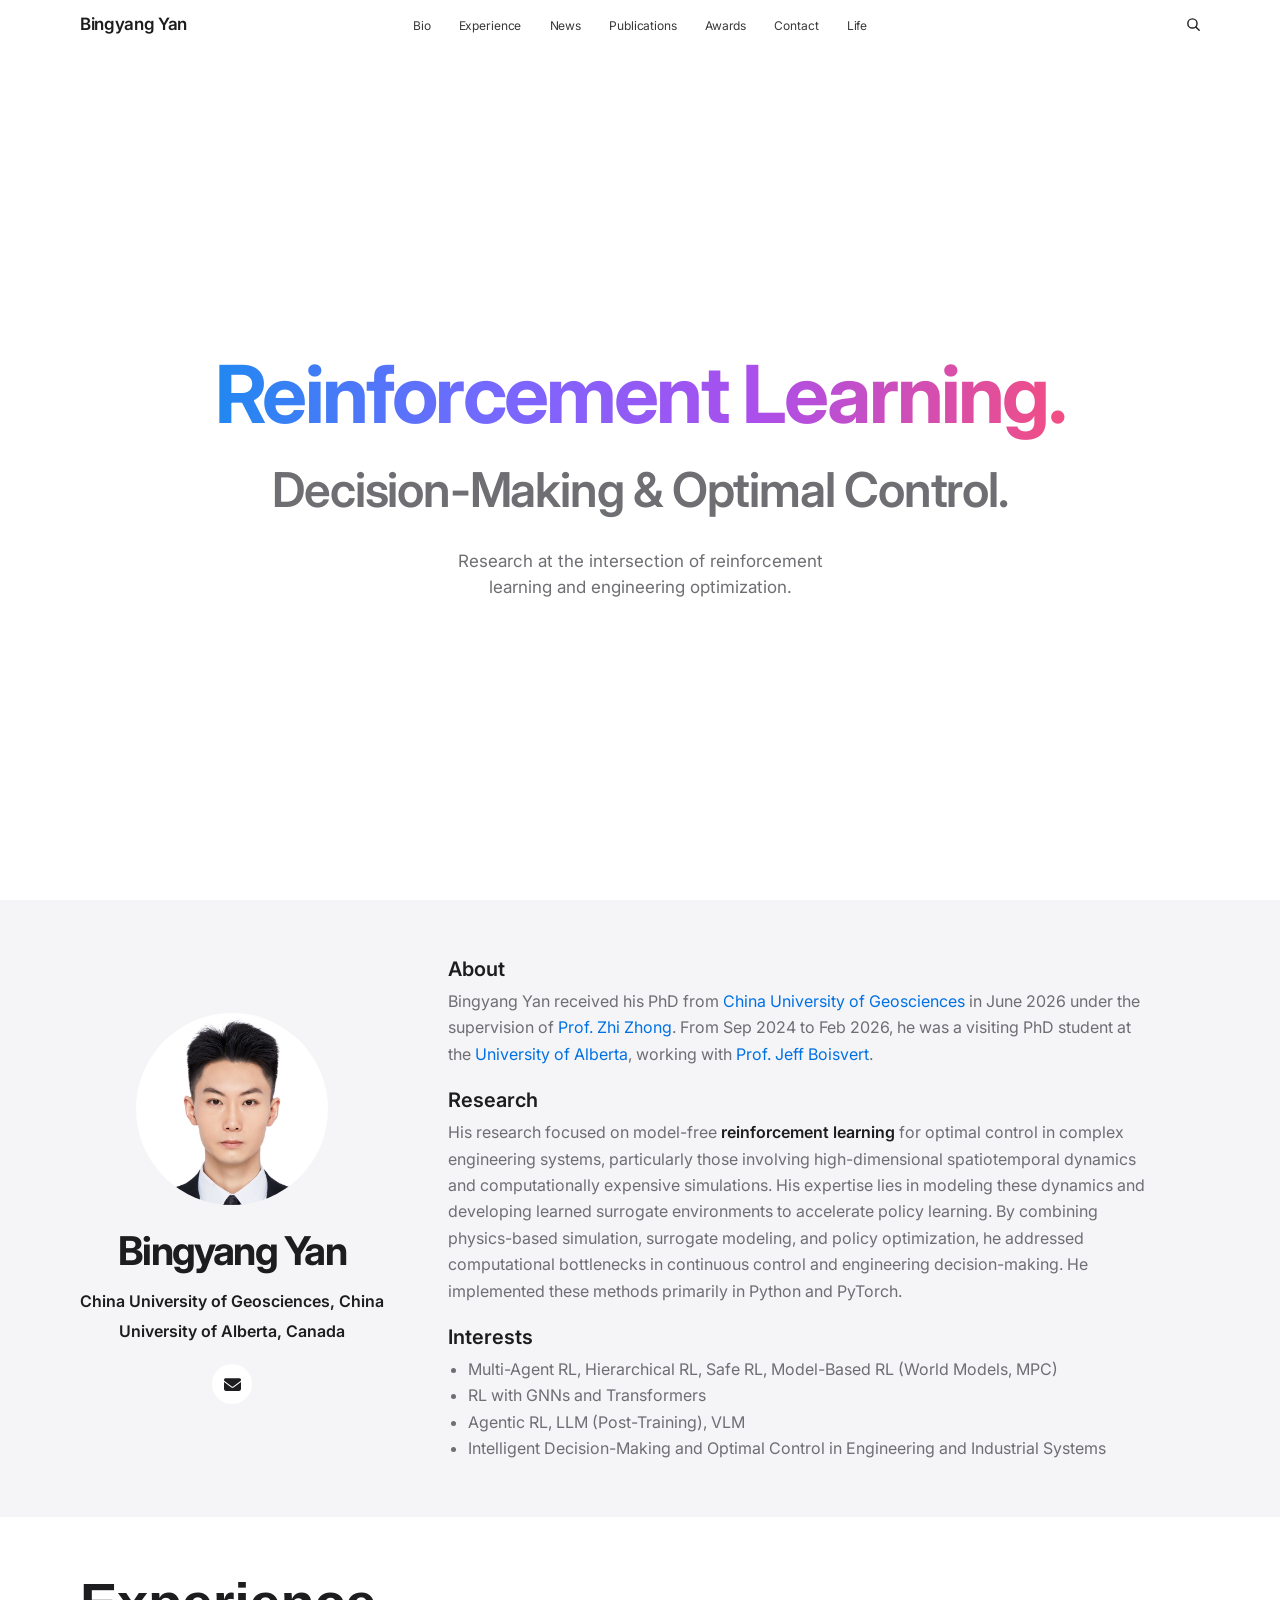
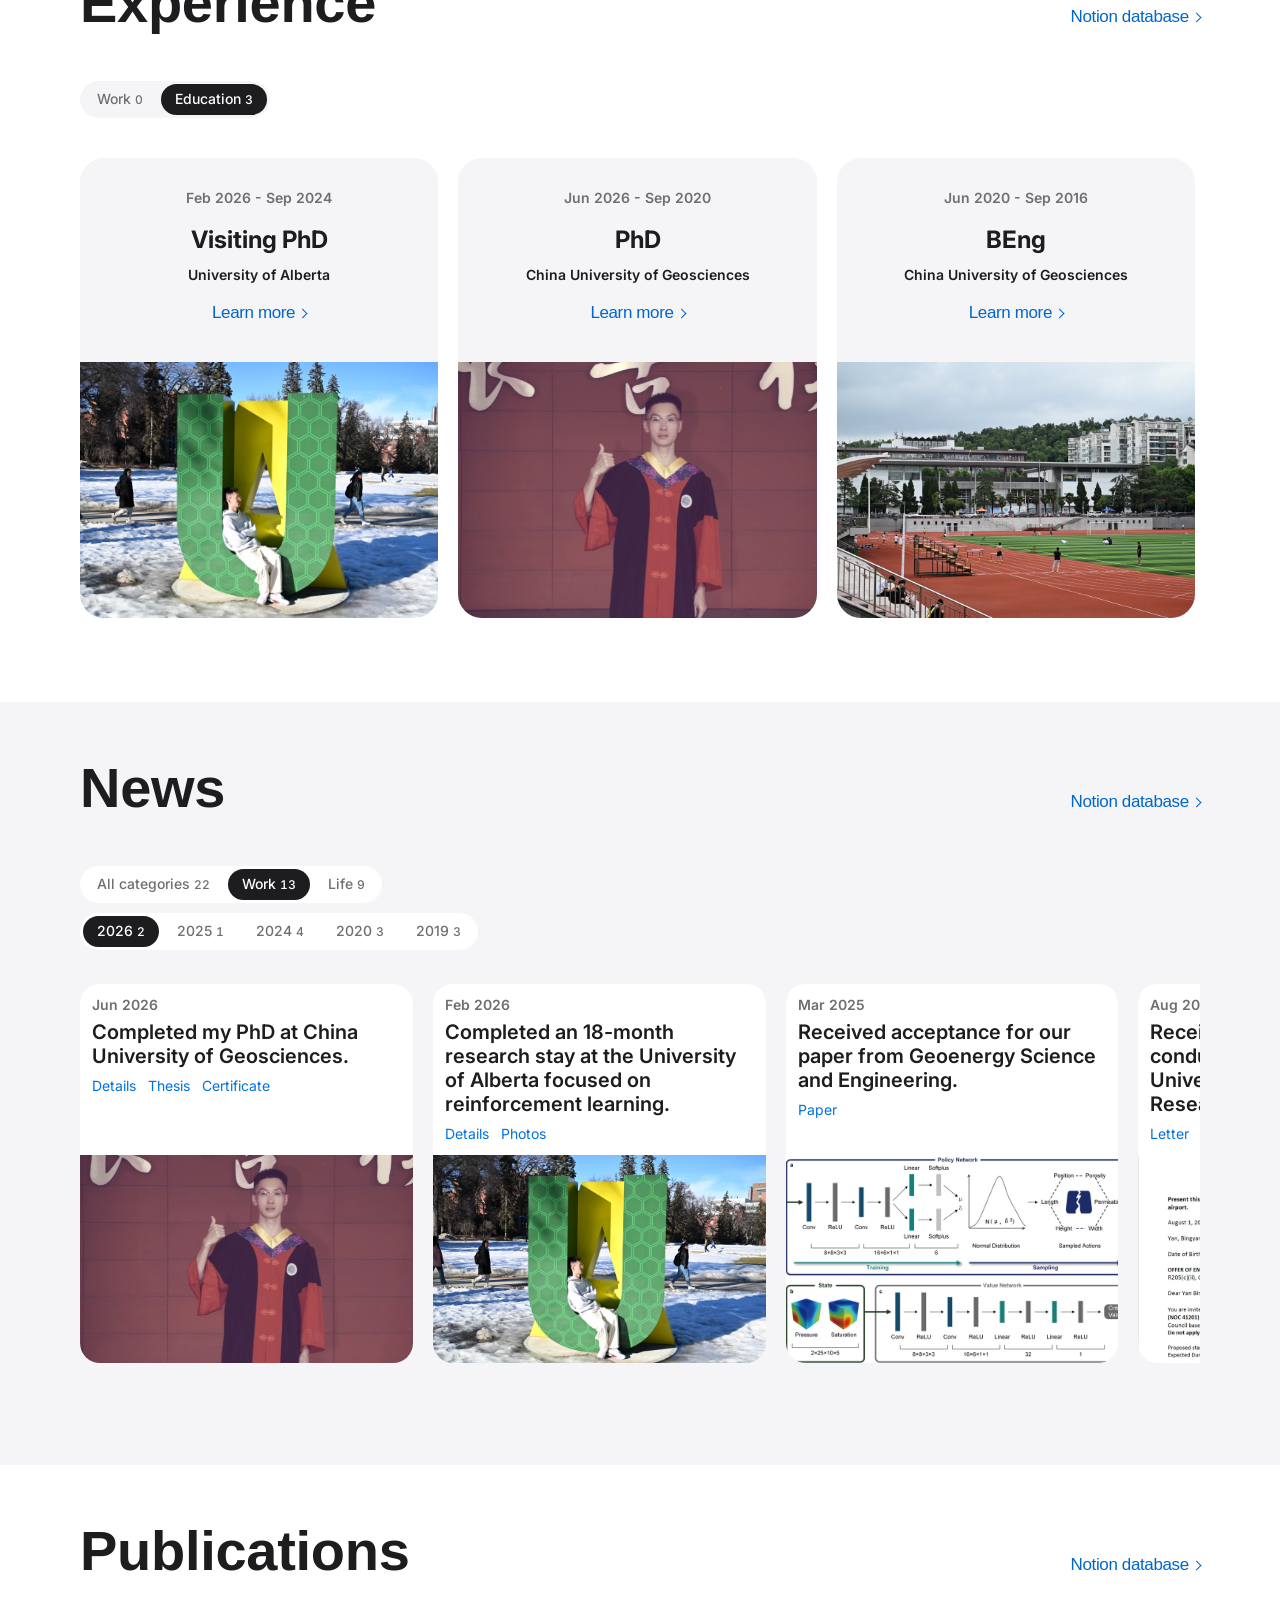
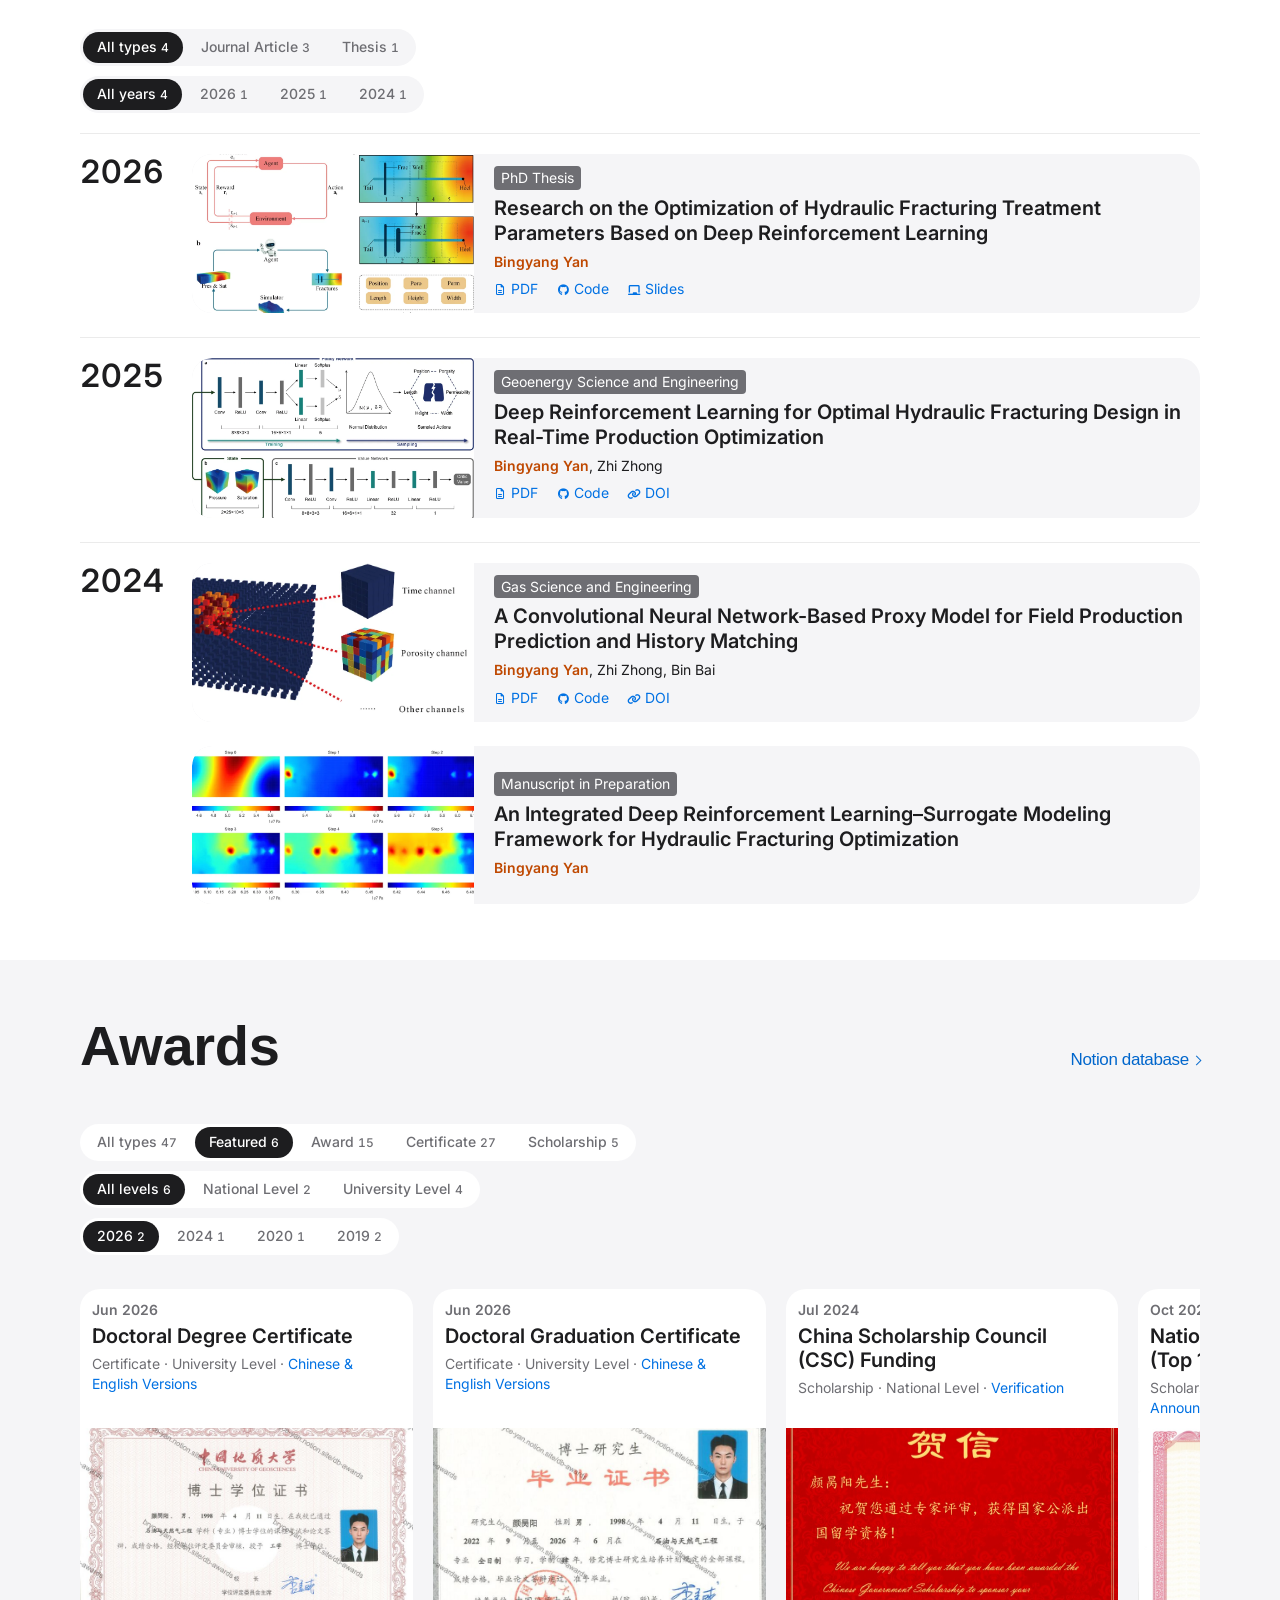
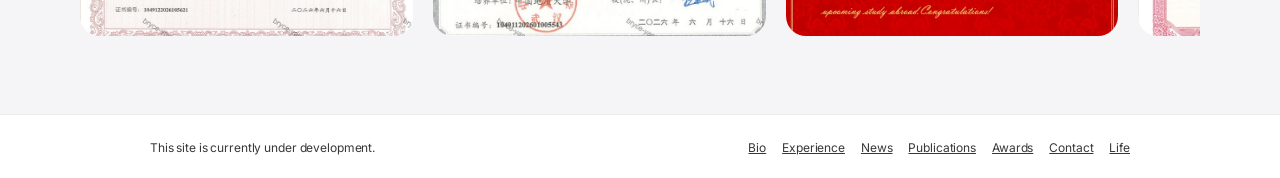
==== commit db286a49: "Refine Work profile typography and spacing" ====
--- a/index.html
+++ b/index.html
@@ -59,7 +59,7 @@
 
   </style>
   <script src="assets/navigation.js?v=6" defer></script>
-  <link rel="stylesheet" href="assets/home.css?v=27">
+  <link rel="stylesheet" href="assets/home.css?v=28">
 </head>
 <body class="has-site-footer home-page home-page-work">
   <!-- Navigation adapted from breadli428/breadli428.github.io (MIT).
--- a/assets/home.css
+++ b/assets/home.css
@@ -162,7 +162,7 @@
 .home-page #bio .about-portrait .name {
   color: var(--home-primary);
   font-size: var(--home-heading);
-  font-weight: 600;
+  font-weight: 700;
   line-height: 1.12;
   letter-spacing: -0.045em;
 }
@@ -229,11 +229,12 @@
 }
 
 .home-page #bio .about-portrait .name {
-  margin-bottom: 12px;
+  margin-bottom: 14px;
 }
 
 .home-page #bio .org-list a {
   font: inherit;
+  font-weight: 600;
 }
 
 .home-page #bio .about-bio {
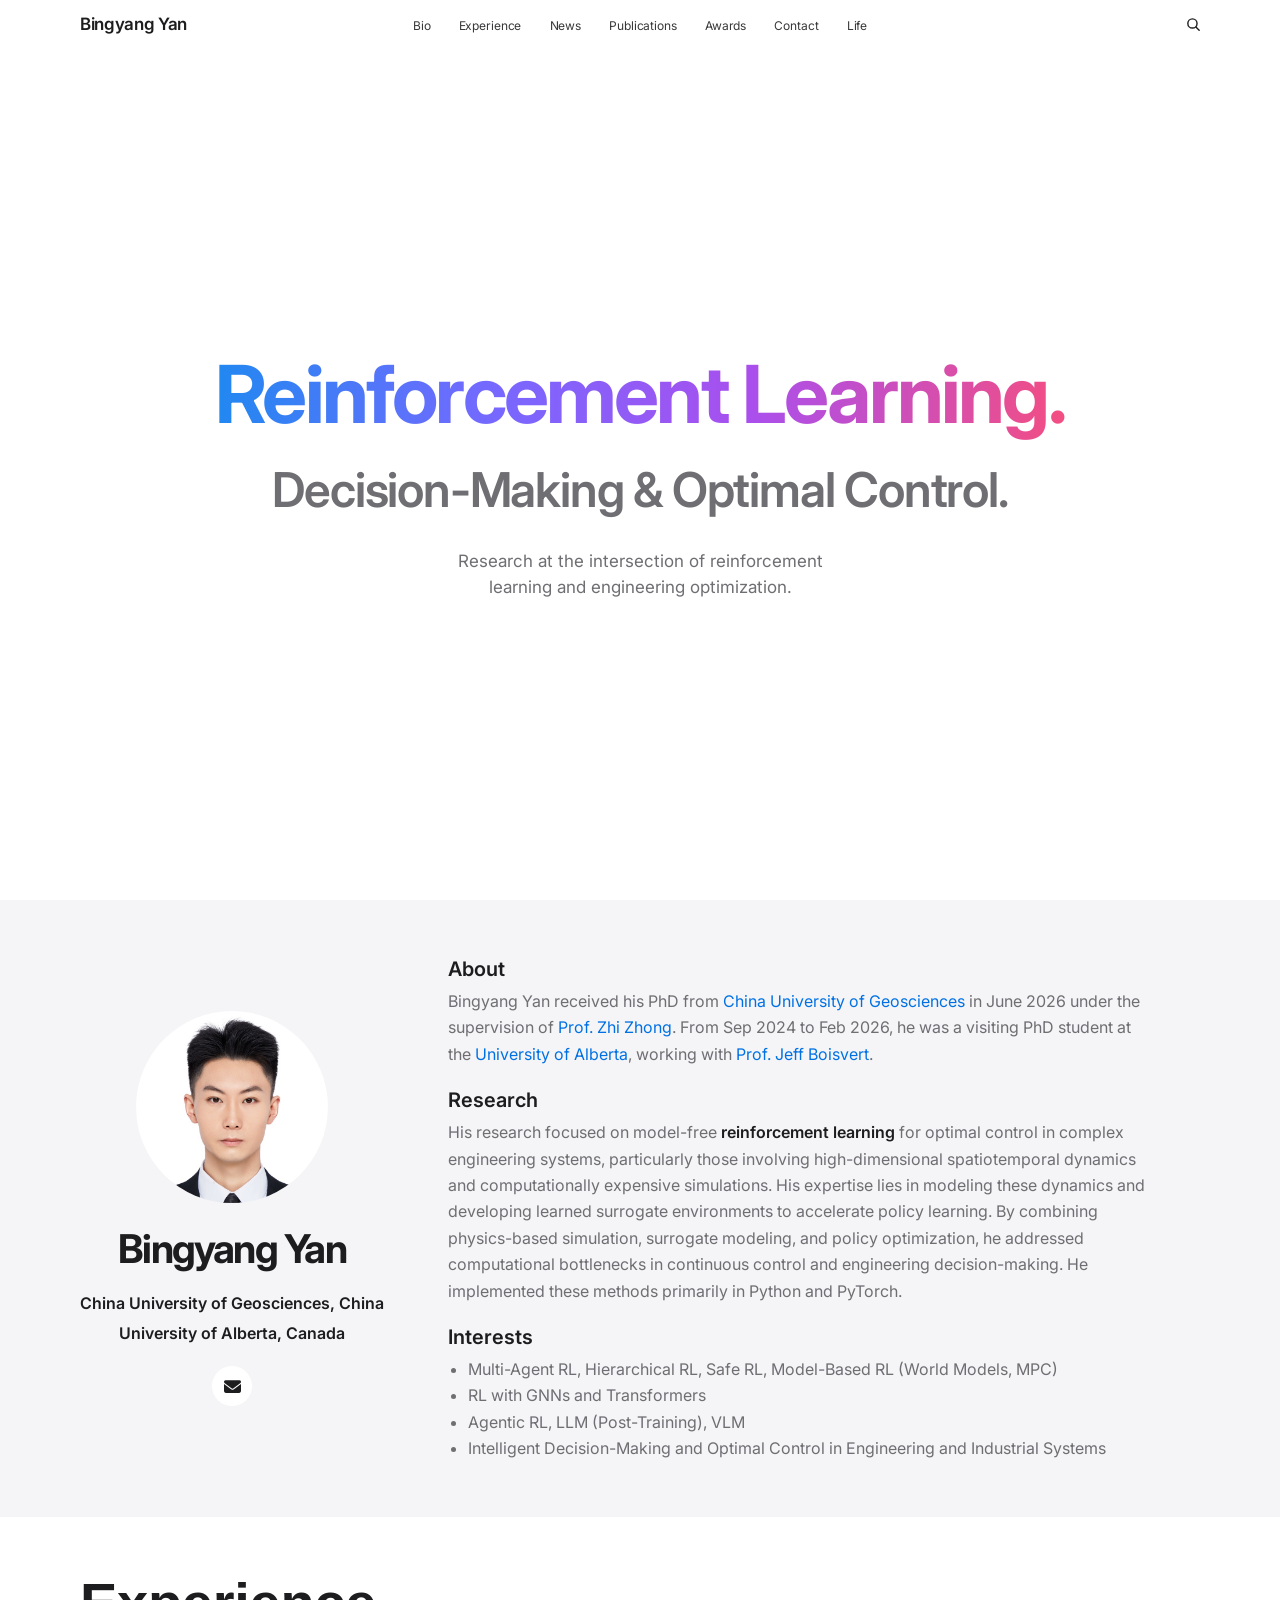
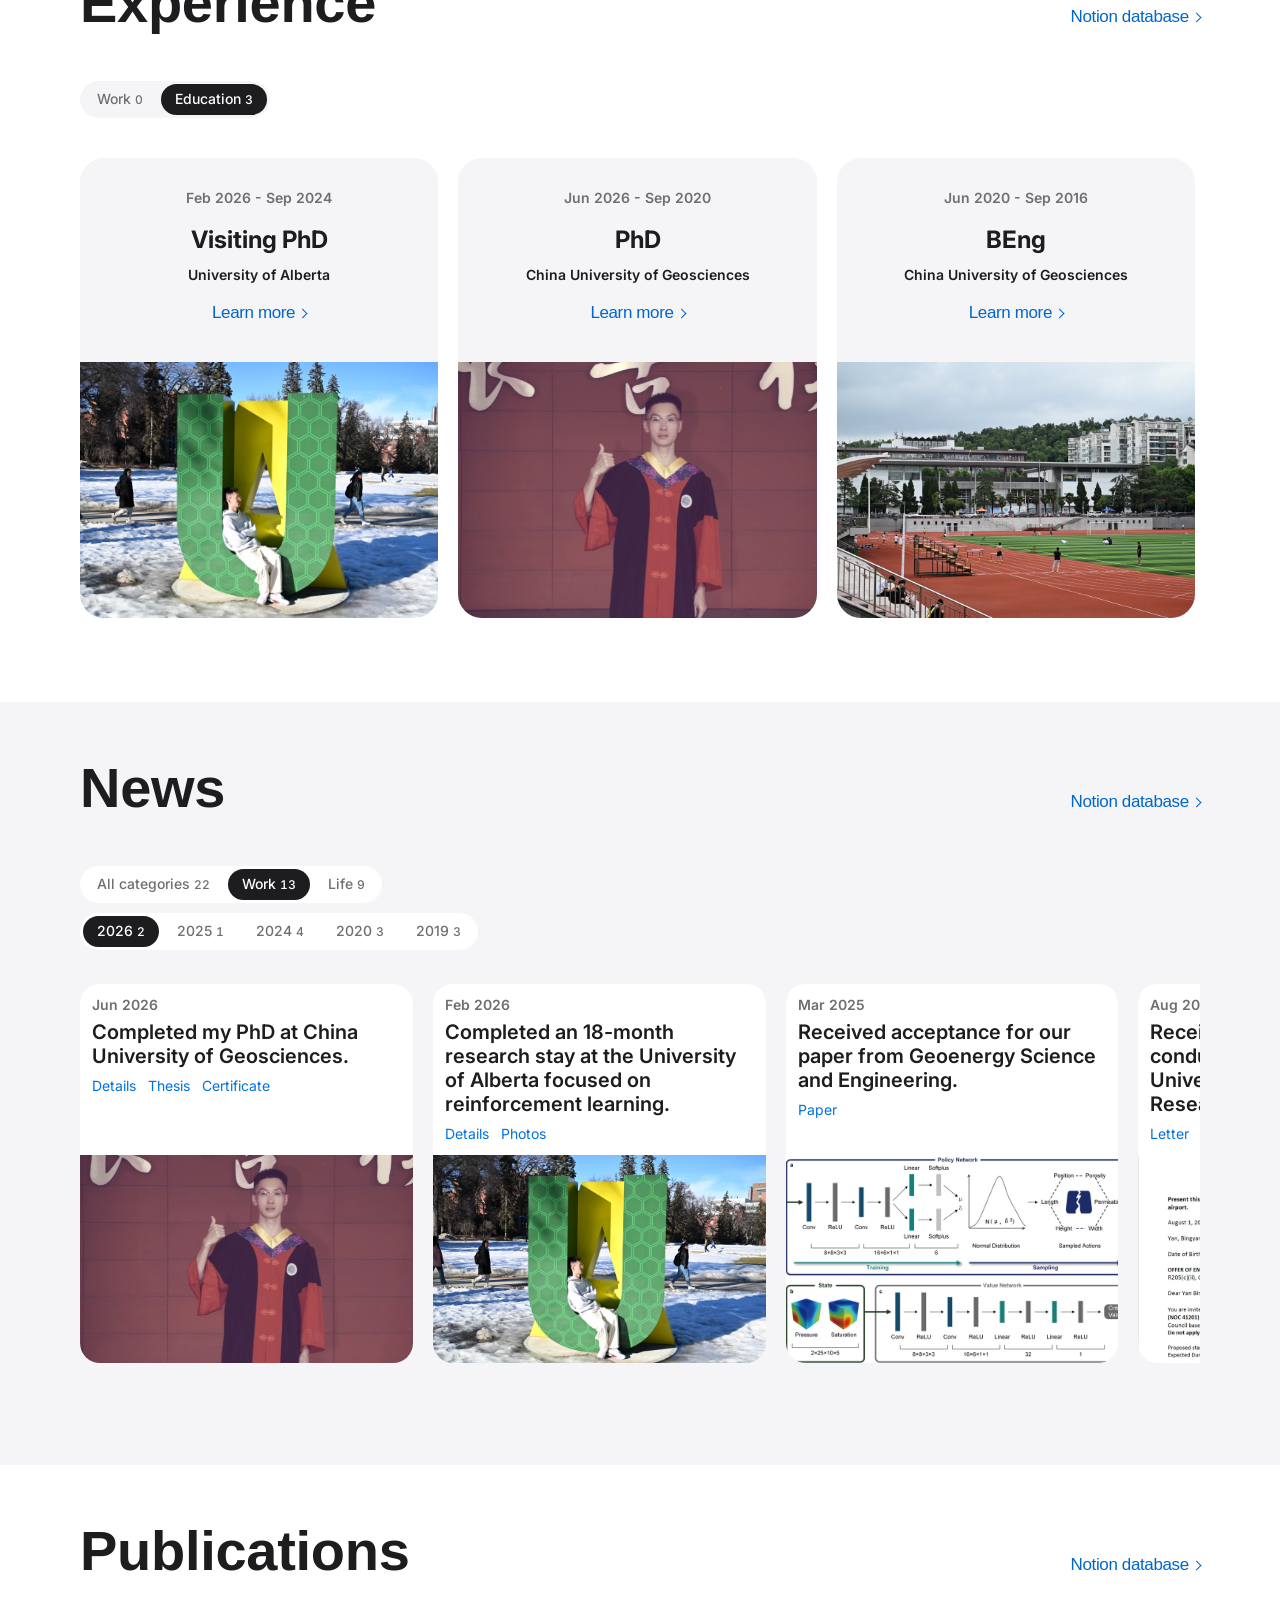
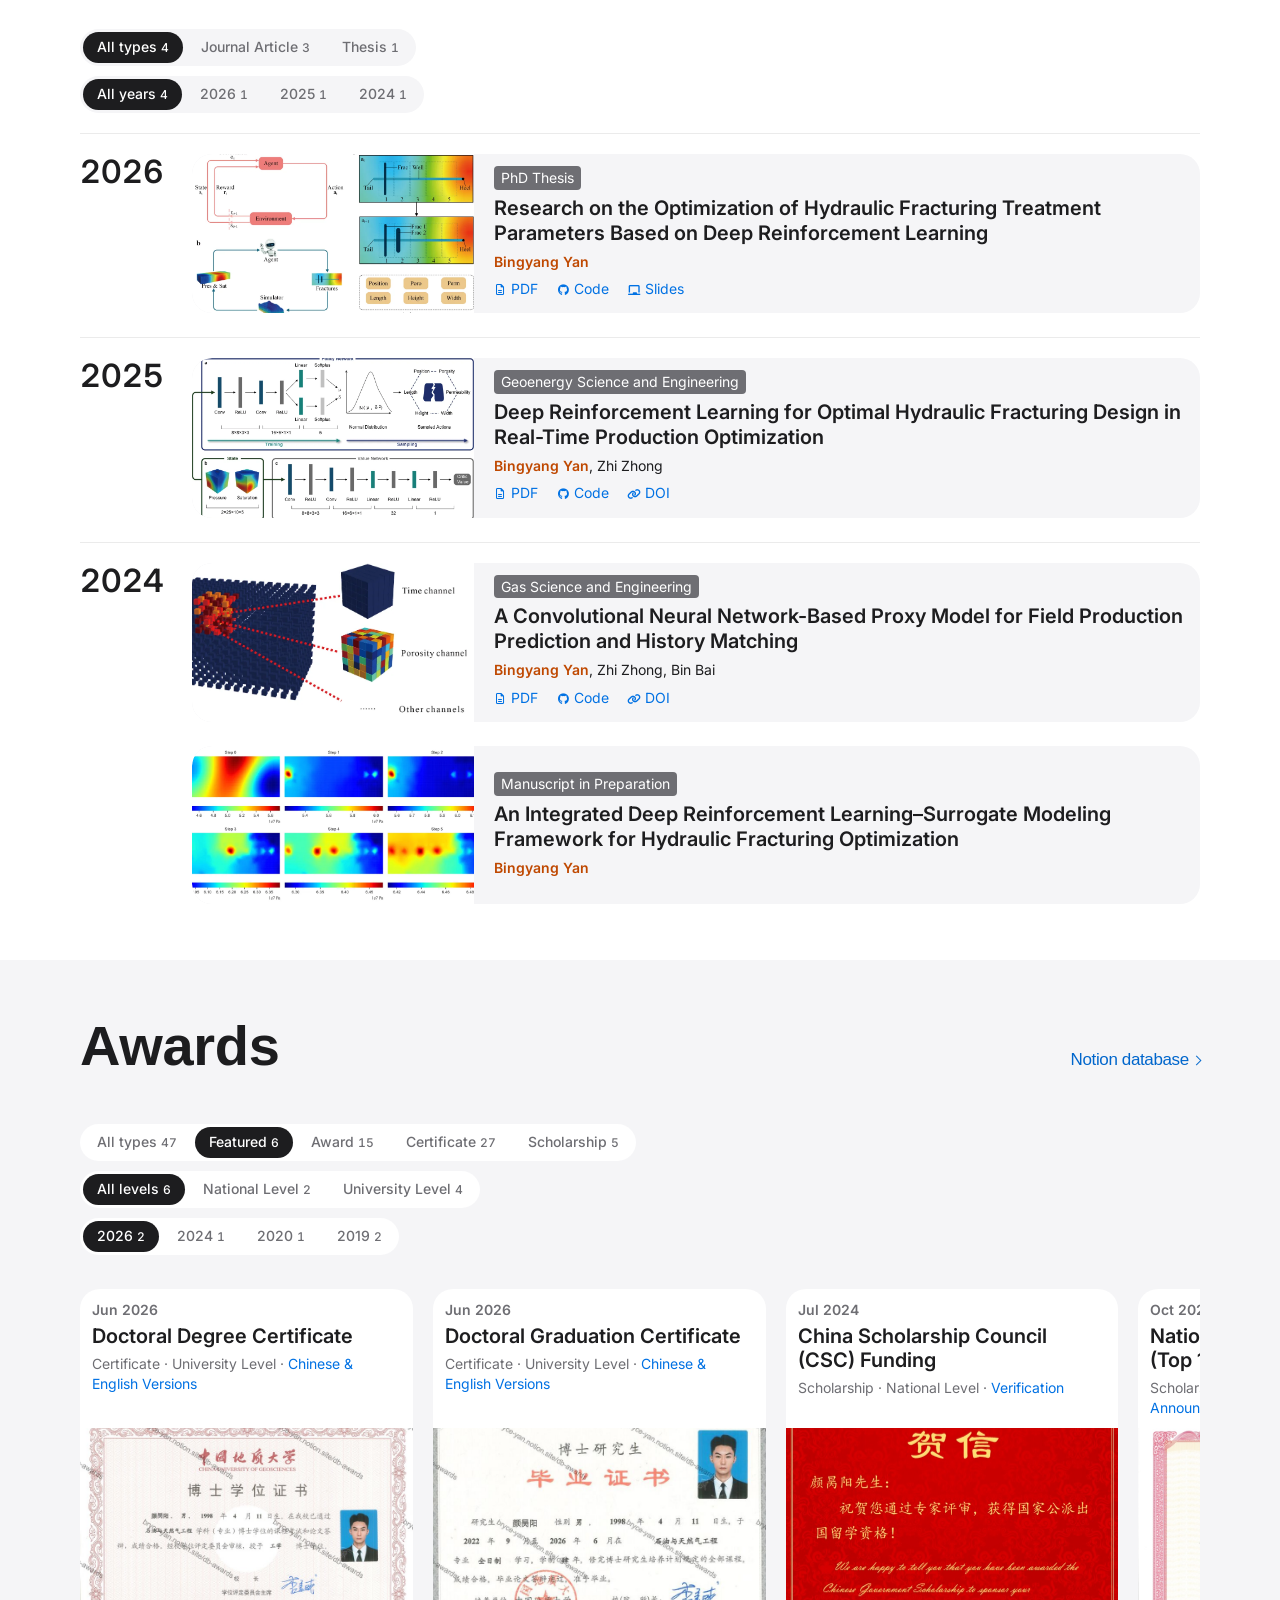
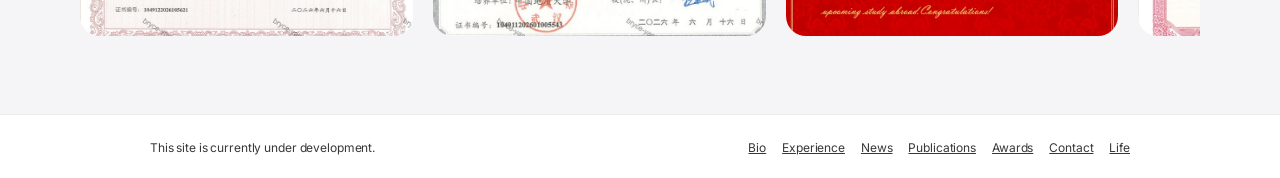
==== commit ca261167: "Set Work profile name spacing to 18px" ====
--- a/index.html
+++ b/index.html
@@ -9,9 +9,9 @@
   <link rel="stylesheet" href="https://cdnjs.cloudflare.com/ajax/libs/font-awesome/6.5.2/css/all.min.css" crossorigin="anonymous" referrerpolicy="no-referrer">
   <link rel="stylesheet" href="work/bio/bio.css?v=17">
   <link rel="stylesheet" href="assets/collection.css?v=5">
-  <link rel="stylesheet" href="work/news/news.css?v=35">
+  <link rel="stylesheet" href="work/news/news.css?v=36">
   <link rel="stylesheet" href="work/publications/publications.css?v=21">
-  <script src="work/experience/experience.js?v=12" defer></script>
+  <script src="work/experience/experience.js?v=13" defer></script>
   <script src="work/news/news.js?v=13" defer></script>
   <script src="work/publications/publications.js?v=11" defer></script>
   <link rel="stylesheet" href="work/awards/awards.css?v=24">
@@ -59,7 +59,7 @@
 
   </style>
   <script src="assets/navigation.js?v=6" defer></script>
-  <link rel="stylesheet" href="assets/home.css?v=28">
+  <link rel="stylesheet" href="assets/home.css?v=29">
 </head>
 <body class="has-site-footer home-page home-page-work">
   <!-- Navigation adapted from breadli428/breadli428.github.io (MIT).
@@ -143,13 +143,15 @@
         <div class="news-rail" id="experience-grid" role="region" aria-label="Experience cards"></div>
         <template id="experience-card-template">
           <article class="news-card experience-card">
-            <div class="news-card-copy experience-card-copy">
-              <span class="news-card-date"></span>
-              <h3 class="news-card-title"></h3>
-              <p class="experience-university"><strong></strong></p>
-              <a class="travel-source-link experience-details-link">Learn more</a>
-            </div>
-            <div class="experience-card-cover"><img alt="" decoding="async"></div>
+            <a class="experience-card-link">
+              <div class="news-card-copy experience-card-copy">
+                <span class="news-card-date"></span>
+                <h3 class="news-card-title"></h3>
+                <p class="experience-university"><strong></strong></p>
+                <span class="travel-source-link experience-details-label">Learn more</span>
+              </div>
+              <div class="experience-card-cover"><img alt="" decoding="async"></div>
+            </a>
           </article>
         </template>
         <template id="experience-work-placeholder">
--- a/work/news/news.css
+++ b/work/news/news.css
@@ -212,23 +212,23 @@
   object-fit: cover;
 }
 
-.experience-details-link { margin-top: var(--experience-title-gap); }
-
-.experience-details-link::before {
-  position: absolute;
-  inset: 0;
-  content: "";
-}
-
-.experience-card:has(.experience-details-link:focus-visible) {
+.experience-card-link {
+  display: flex;
+  flex: 1;
+  flex-direction: column;
+  color: inherit;
+  text-decoration: none;
+}
+
+.experience-details-label { margin-top: var(--experience-title-gap); }
+
+.experience-card-link:focus-visible {
   outline: 2px solid var(--travel-link);
   outline-offset: -3px;
 }
 
-.experience-details-link:focus-visible { text-decoration: underline; }
-
 @media (hover: hover) {
-  #experience .experience-card:has(.experience-details-link):hover {
+  #experience .experience-card:has(.experience-card-link[href]):hover {
     z-index: 1;
     box-shadow: 0 8px 16px rgb(0 0 0 / 8%);
   }
@@ -241,7 +241,7 @@
       box-shadow 300ms cubic-bezier(0, 0, 0.5, 1);
   }
 
-  #experience .experience-card:has(.experience-details-link):hover {
+  #experience .experience-card:has(.experience-card-link[href]):hover {
     transform: scale(var(--experience-hover-scale, 1.02));
   }
 }
--- a/assets/home.css
+++ b/assets/home.css
@@ -229,7 +229,7 @@
 }
 
 .home-page #bio .about-portrait .name {
-  margin-bottom: 14px;
+  margin-bottom: 18px;
 }
 
 .home-page #bio .org-list a {
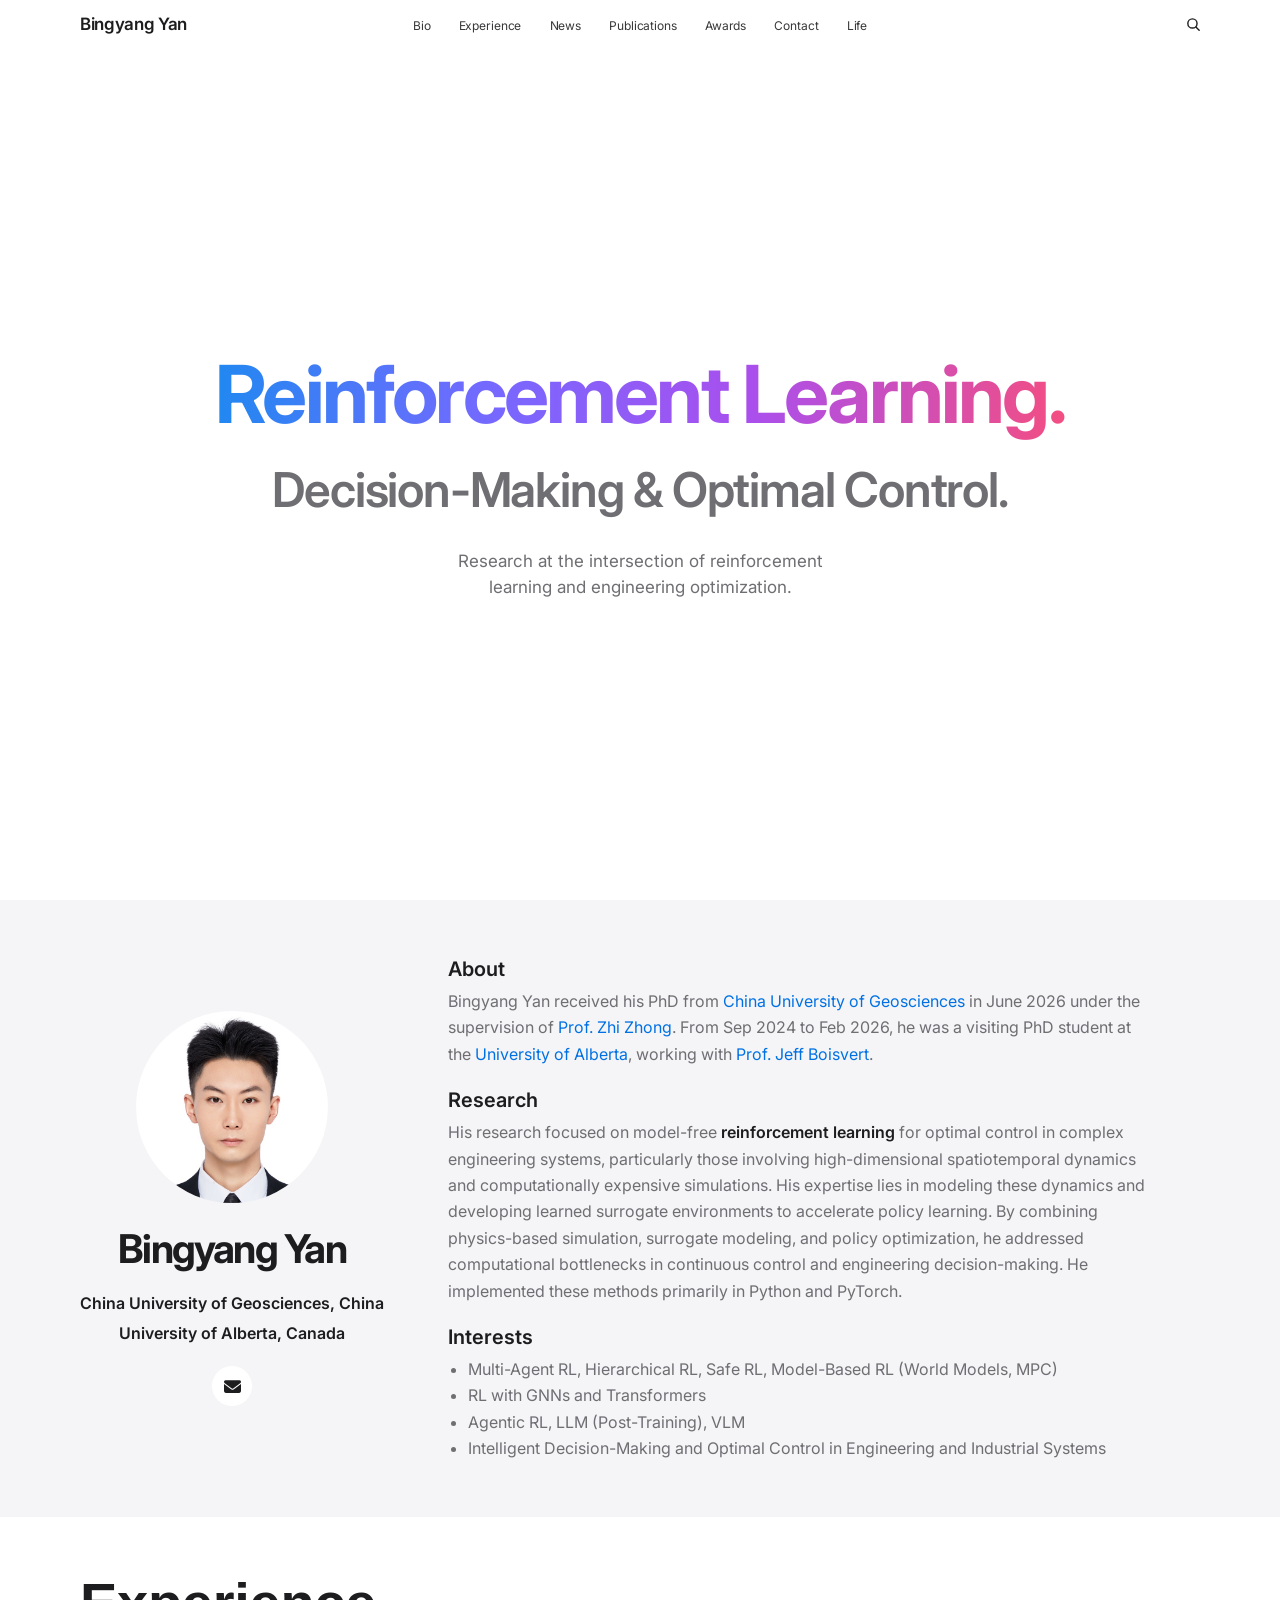
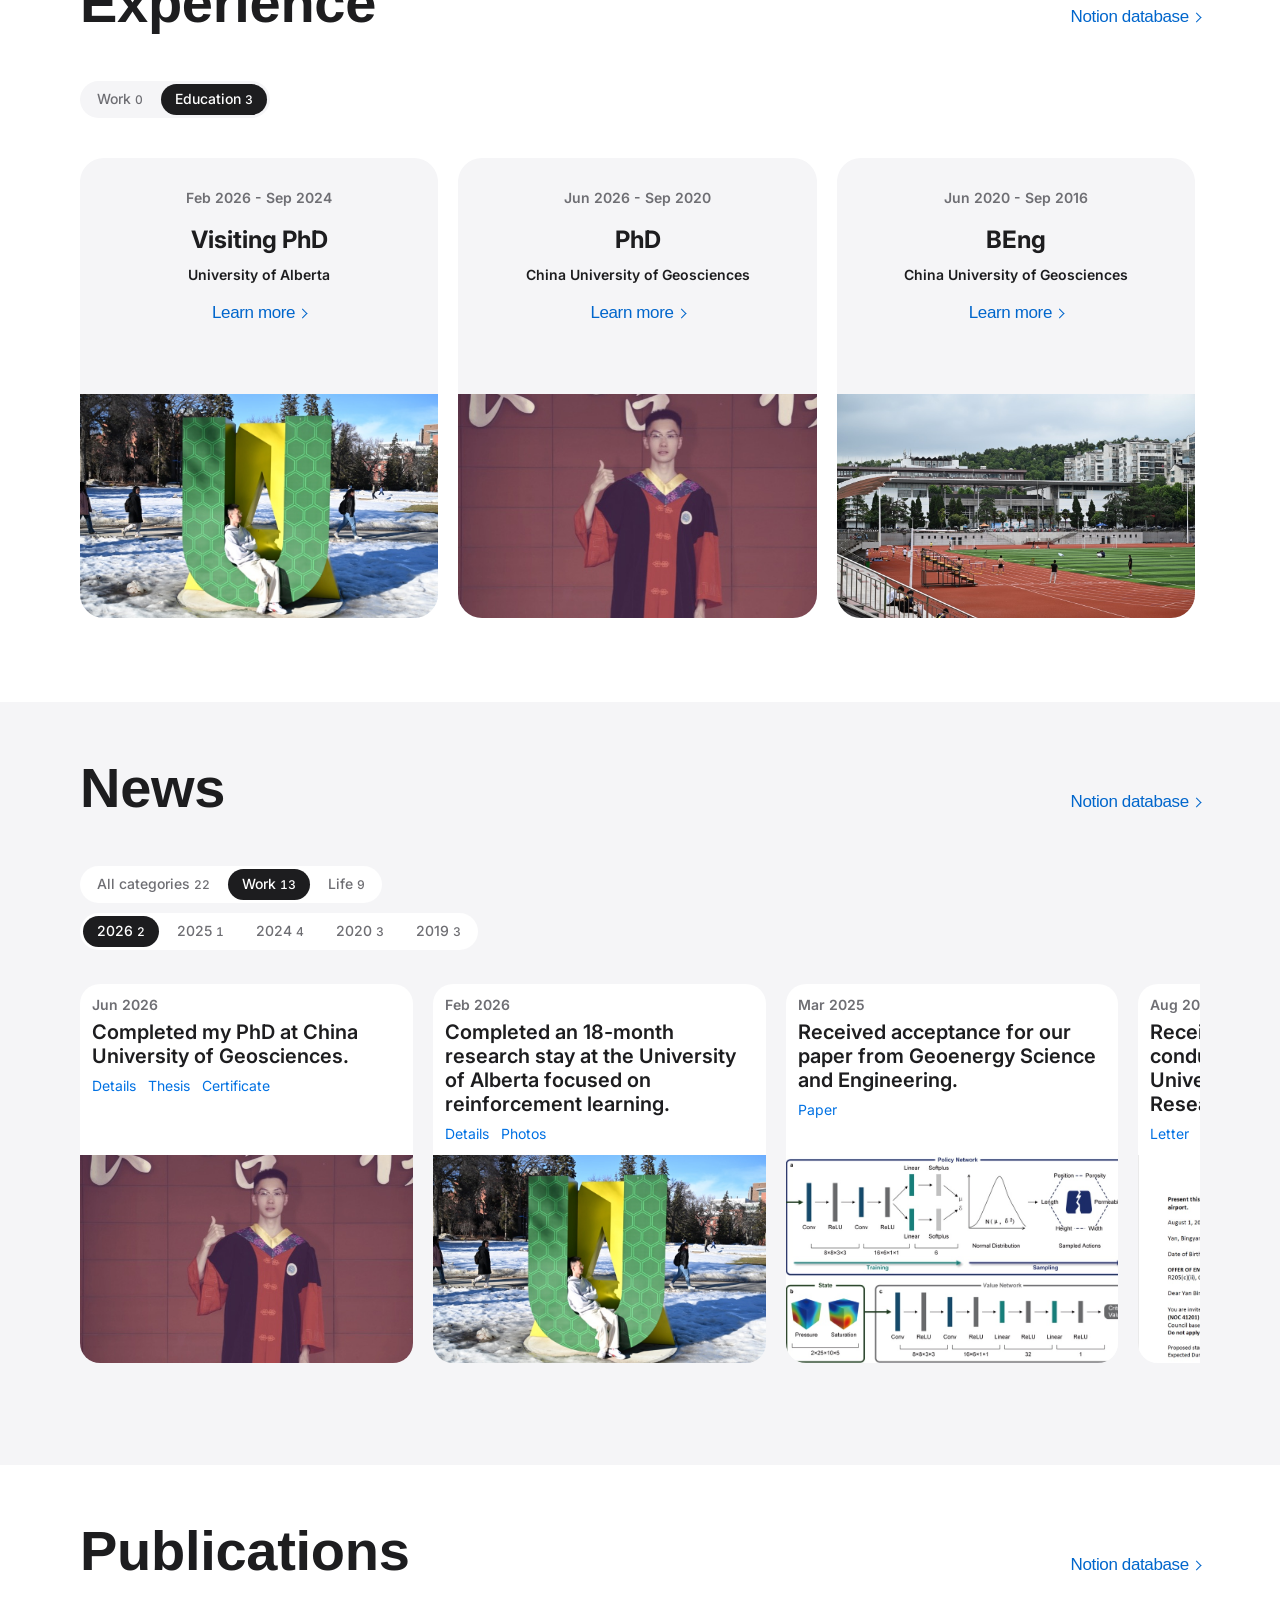
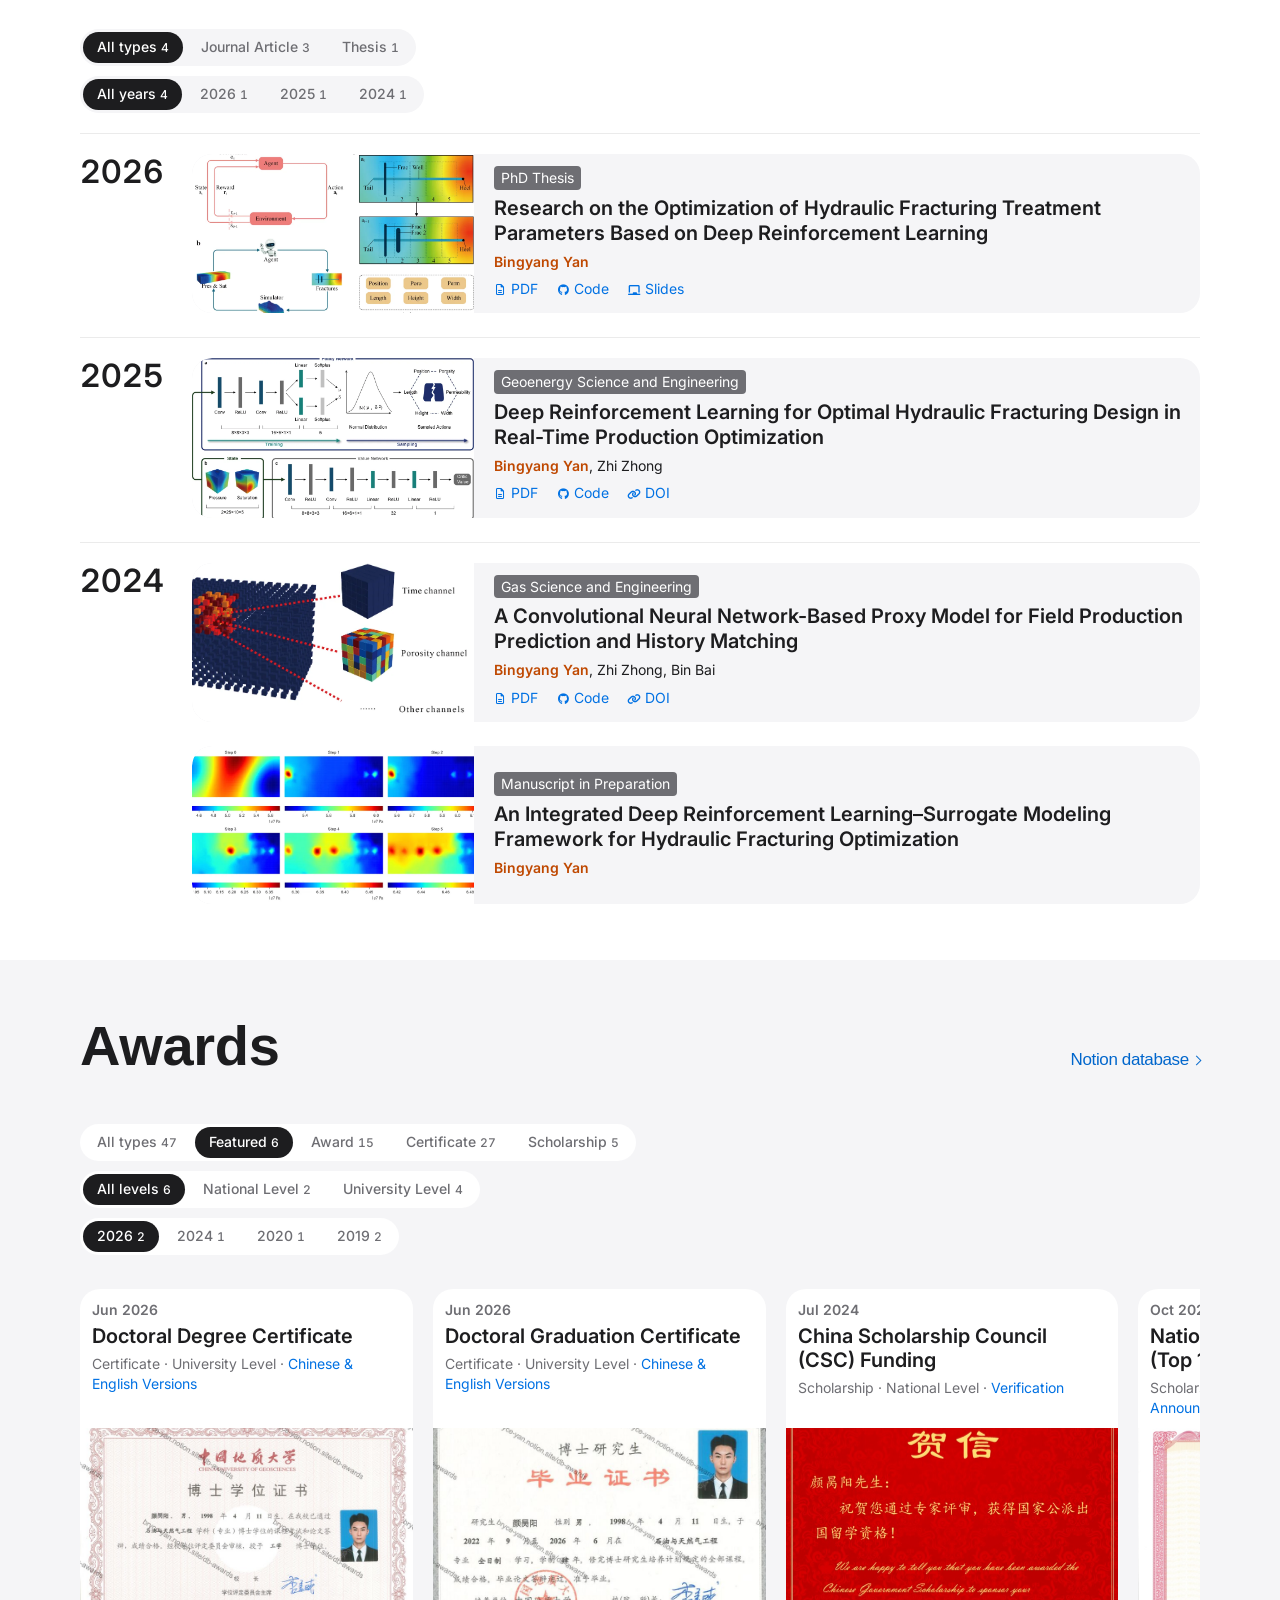
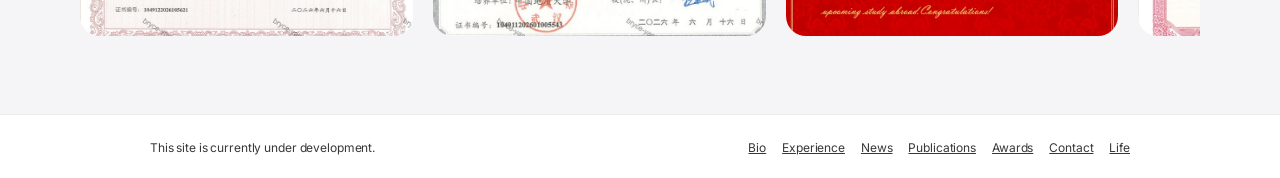
==== commit efb344d1: "Use 16:10 Experience covers without resizing cards" ====
--- a/index.html
+++ b/index.html
@@ -9,7 +9,7 @@
   <link rel="stylesheet" href="https://cdnjs.cloudflare.com/ajax/libs/font-awesome/6.5.2/css/all.min.css" crossorigin="anonymous" referrerpolicy="no-referrer">
   <link rel="stylesheet" href="work/bio/bio.css?v=17">
   <link rel="stylesheet" href="assets/collection.css?v=5">
-  <link rel="stylesheet" href="work/news/news.css?v=36">
+  <link rel="stylesheet" href="work/news/news.css?v=37">
   <link rel="stylesheet" href="work/publications/publications.css?v=21">
   <script src="work/experience/experience.js?v=13" defer></script>
   <script src="work/news/news.js?v=13" defer></script>
--- a/work/news/news.css
+++ b/work/news/news.css
@@ -184,6 +184,11 @@
   padding-block-end: calc(var(--experience-copy-padding) + 6px);
 }
 
+.experience-card-copy:has(+ .experience-card-cover) {
+  /* Keep the card height as the cover changes from 75% minus 12px to 62.5%. */
+  padding-block-end: calc(var(--experience-copy-padding) + 12.5% - 6px);
+}
+
 #experience .experience-card h3 {
   margin: var(--experience-title-gap) 0 0;
   line-height: 1.35;
@@ -200,8 +205,7 @@
 .experience-card-cover {
   position: relative;
   overflow: hidden;
-  /* Offset the 12px added to the copy area. */
-  padding-block-start: calc(75% - 12px);
+  aspect-ratio: 16 / 10;
 }
 
 .experience-card-cover img {
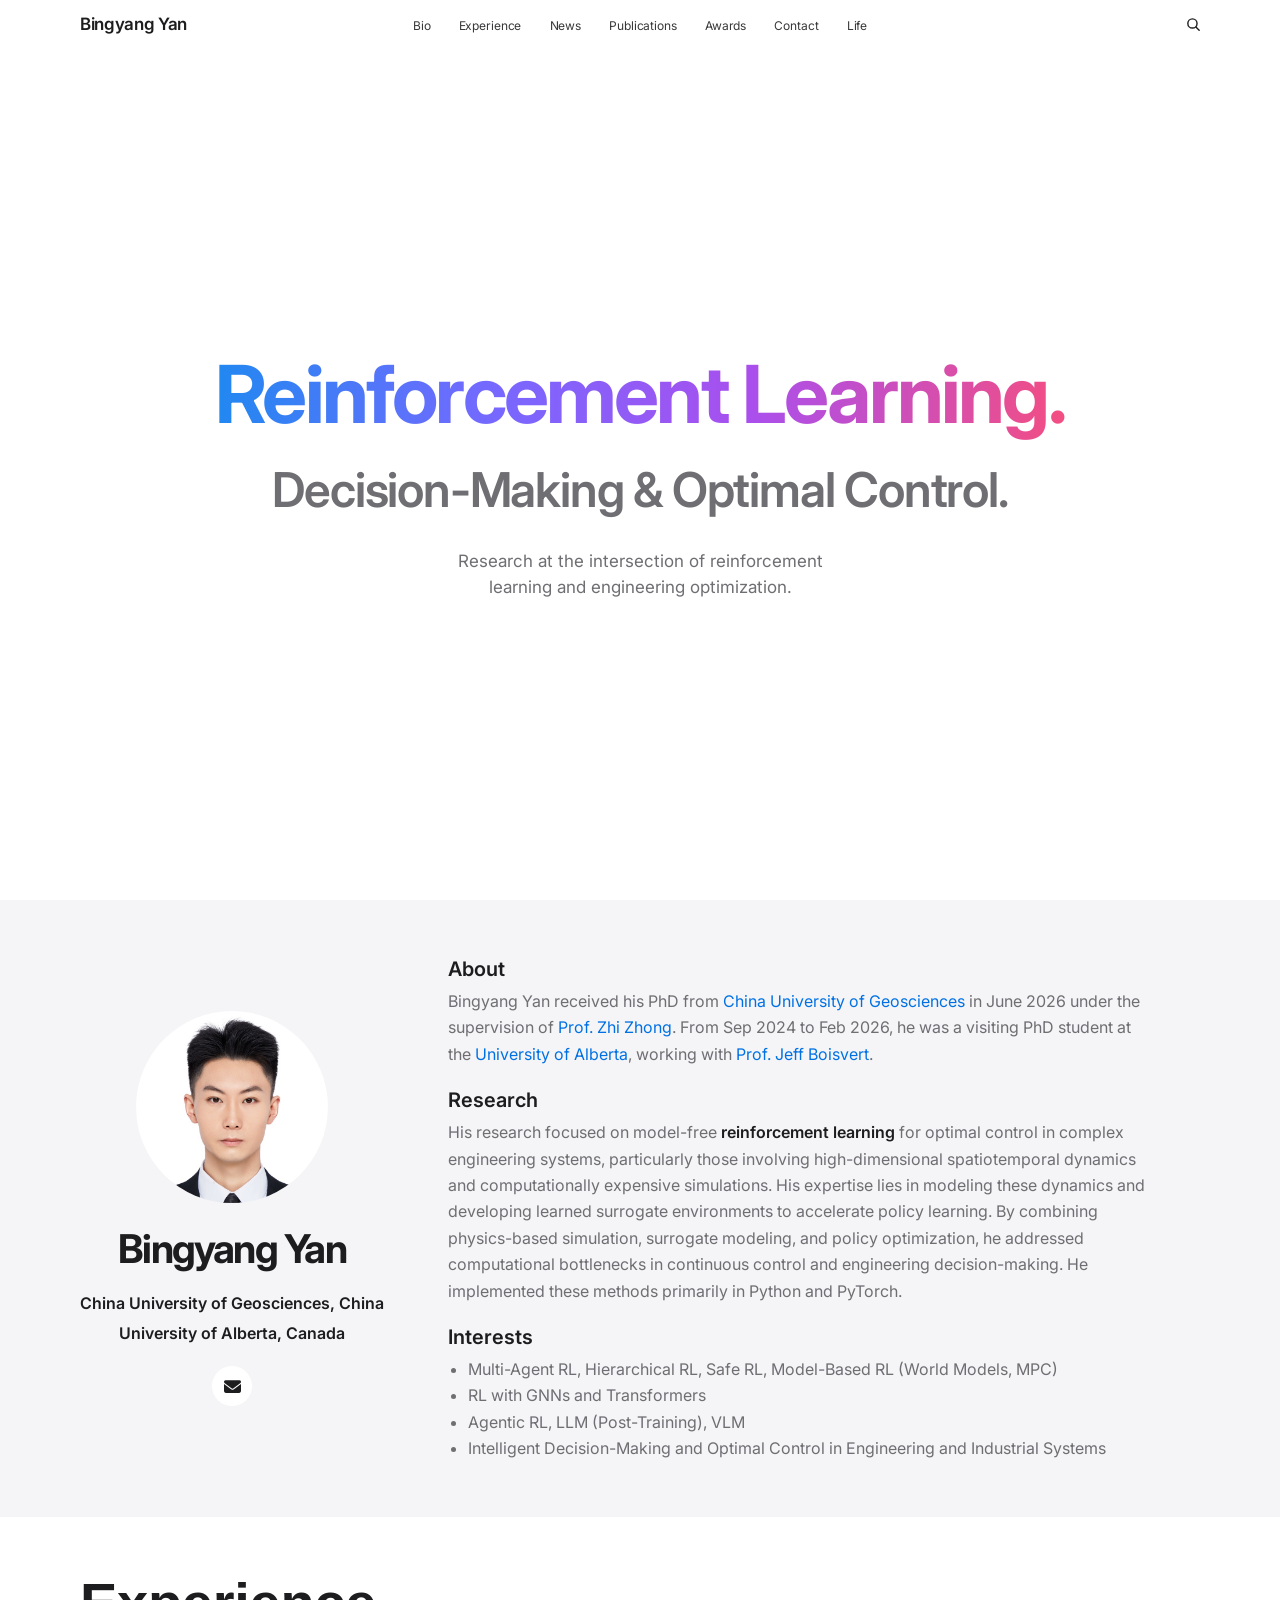
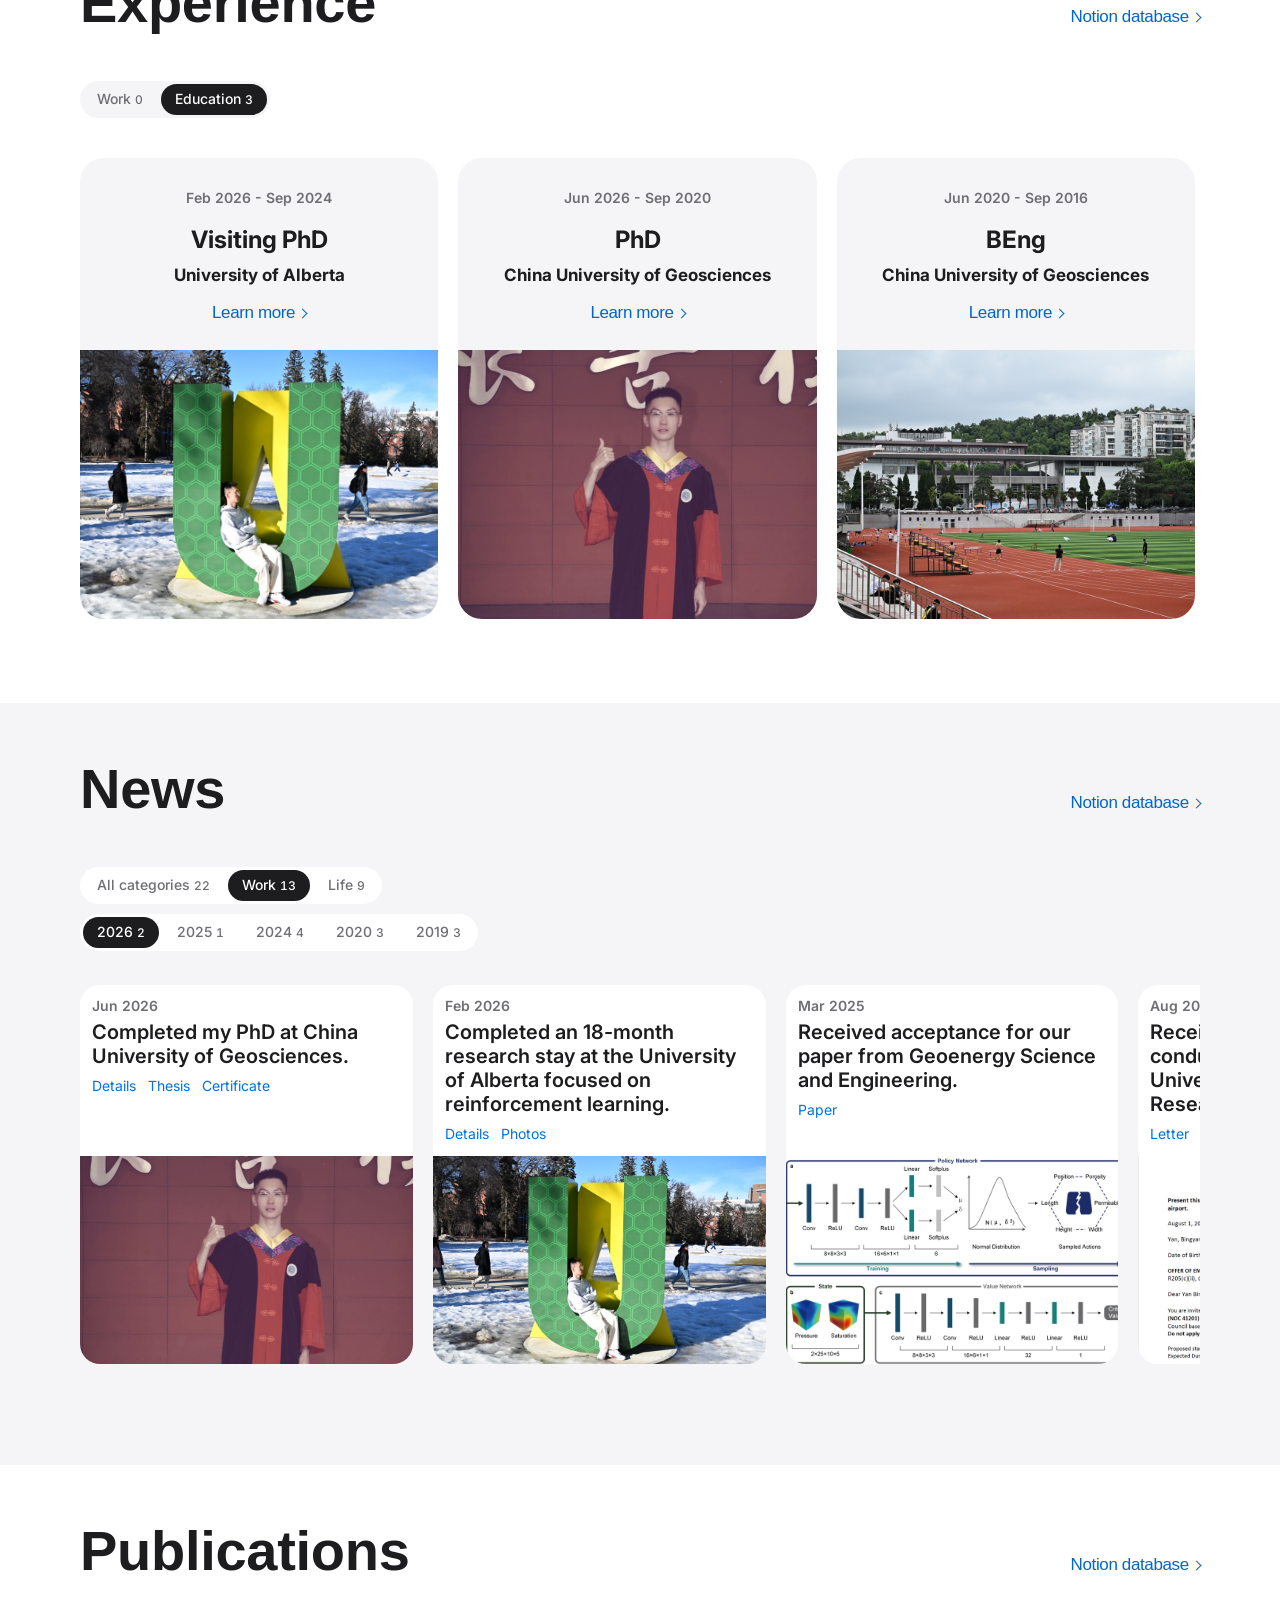
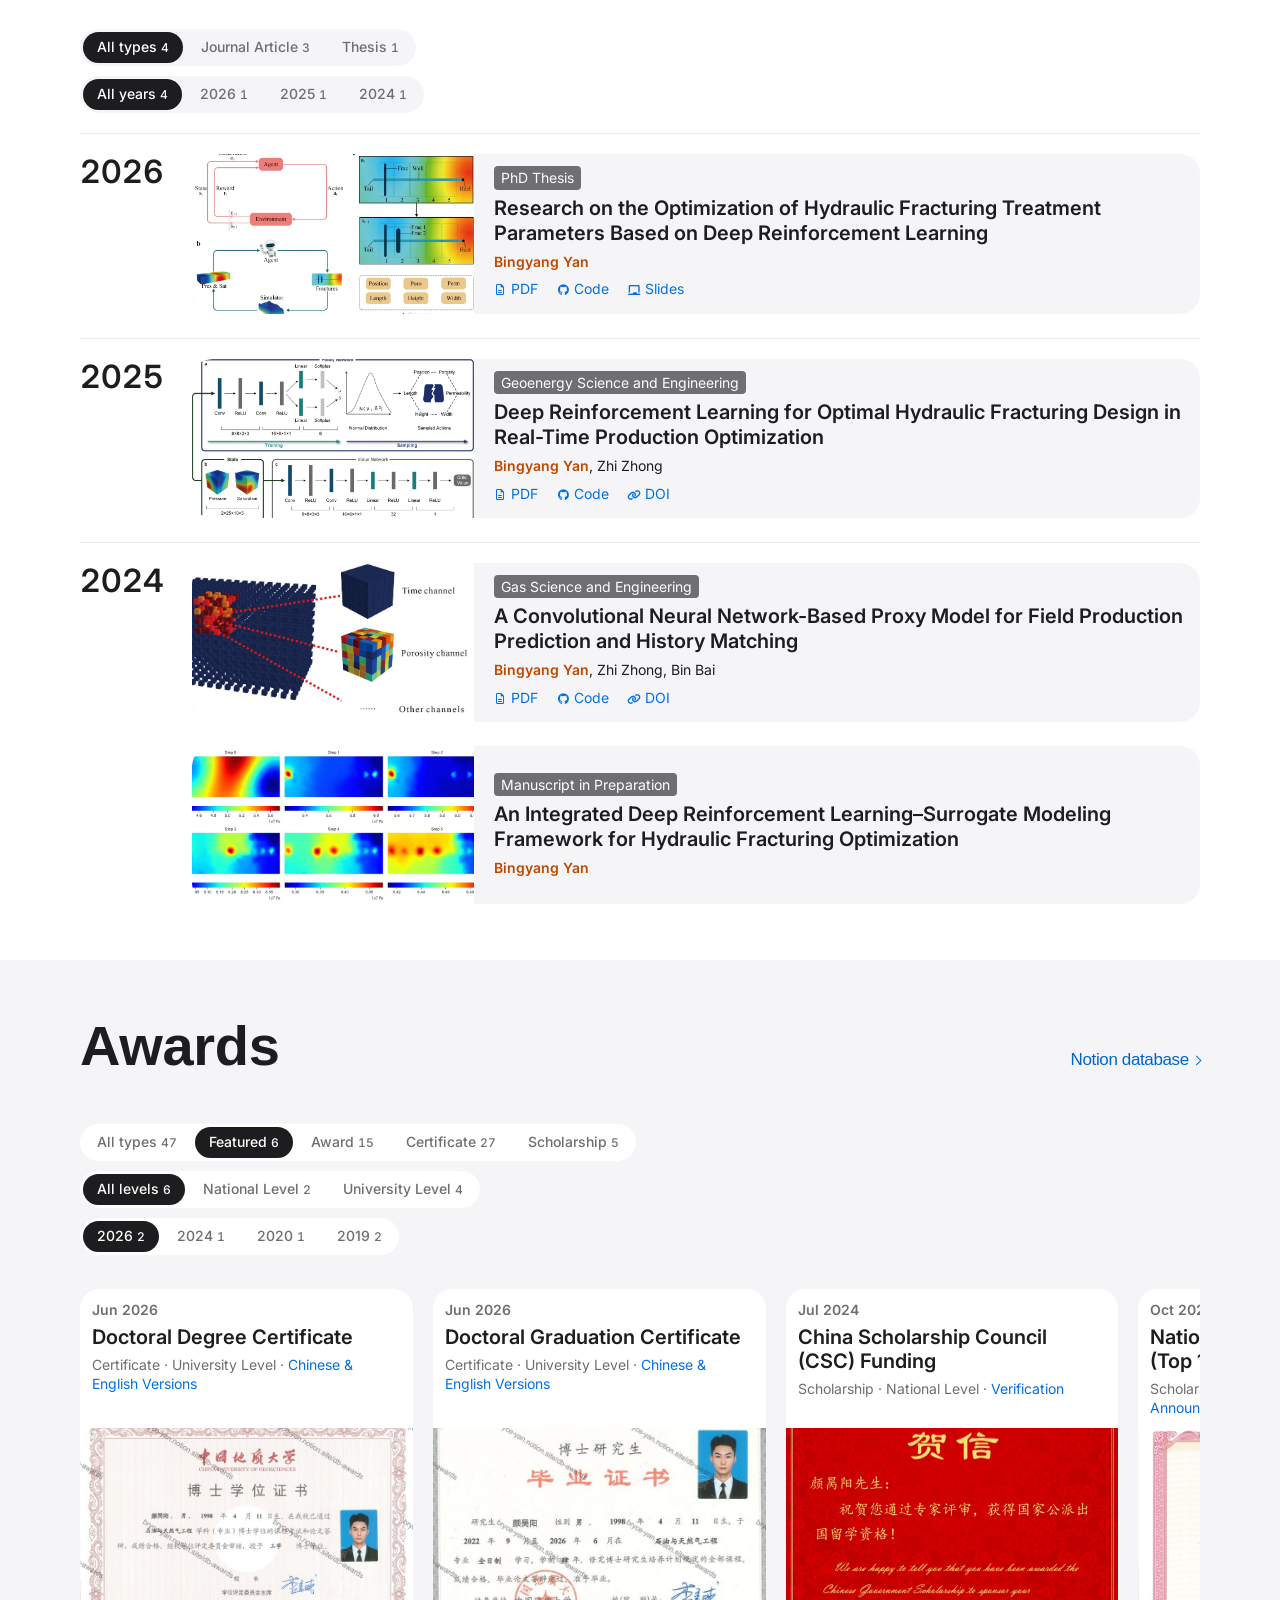
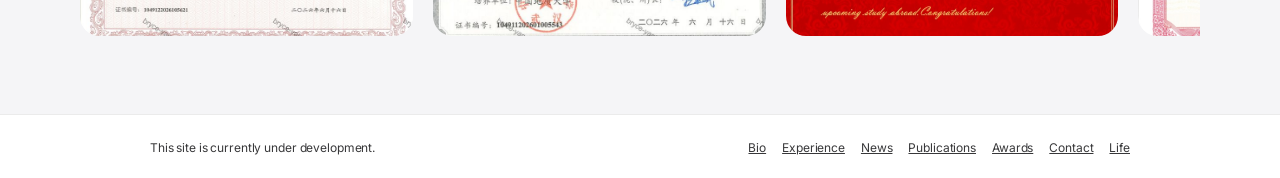
==== commit 146770dd: "Restore 4:3 Experience covers and emphasize university names" ====
--- a/index.html
+++ b/index.html
@@ -9,7 +9,7 @@
   <link rel="stylesheet" href="https://cdnjs.cloudflare.com/ajax/libs/font-awesome/6.5.2/css/all.min.css" crossorigin="anonymous" referrerpolicy="no-referrer">
   <link rel="stylesheet" href="work/bio/bio.css?v=17">
   <link rel="stylesheet" href="assets/collection.css?v=5">
-  <link rel="stylesheet" href="work/news/news.css?v=37">
+  <link rel="stylesheet" href="work/news/news.css?v=38">
   <link rel="stylesheet" href="work/publications/publications.css?v=21">
   <script src="work/experience/experience.js?v=13" defer></script>
   <script src="work/news/news.js?v=13" defer></script>
@@ -59,7 +59,7 @@
 
   </style>
   <script src="assets/navigation.js?v=6" defer></script>
-  <link rel="stylesheet" href="assets/home.css?v=29">
+  <link rel="stylesheet" href="assets/home.css?v=30">
 </head>
 <body class="has-site-footer home-page home-page-work">
   <!-- Navigation adapted from breadli428/breadli428.github.io (MIT).
--- a/work/news/news.css
+++ b/work/news/news.css
@@ -185,8 +185,8 @@
 }
 
 .experience-card-copy:has(+ .experience-card-cover) {
-  /* Keep the card height as the cover changes from 75% minus 12px to 62.5%. */
-  padding-block-end: calc(var(--experience-copy-padding) + 12.5% - 6px);
+  /* Make room for the full 4:3 cover. */
+  padding-block-end: calc(var(--experience-copy-padding) - 6px);
 }
 
 #experience .experience-card h3 {
@@ -196,16 +196,20 @@
 
 .experience-university {
   margin: 8px 0 0;
-  font-size: 14px;
-  line-height: 1.55;
-}
-
-.experience-university strong { font-weight: 600; }
+  font-size: 17px;
+  line-height: 22px;
+}
+
+@media (max-width: 734px) {
+  .experience-university { font-size: 14px; }
+}
+
+.experience-university strong { font-weight: 700; }
 
 .experience-card-cover {
   position: relative;
   overflow: hidden;
-  aspect-ratio: 16 / 10;
+  aspect-ratio: 4 / 3;
 }
 
 .experience-card-cover img {
--- a/assets/home.css
+++ b/assets/home.css
@@ -283,7 +283,6 @@
   .travel-filter,
   .news-card-date,
   .news-card-links,
-  .experience-university,
   .publication-copy p,
   .award-card-meta
 ) {
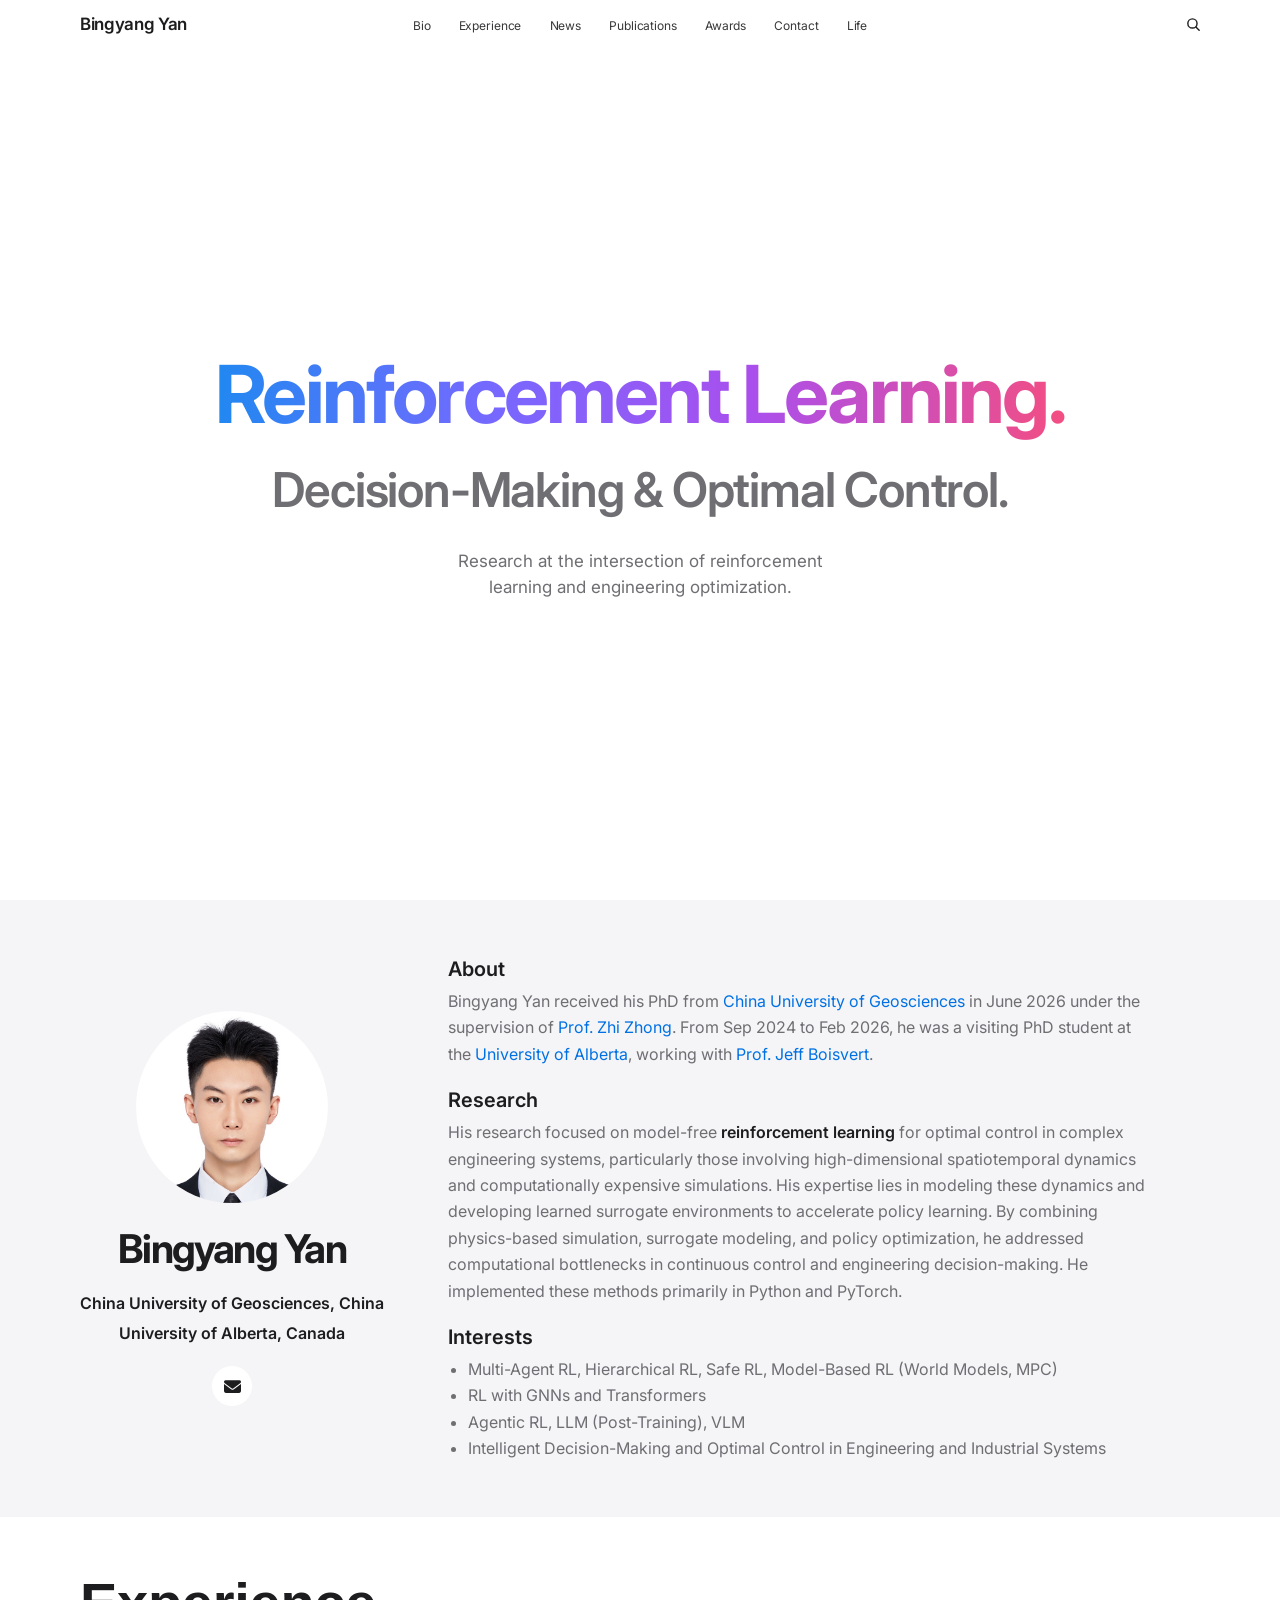
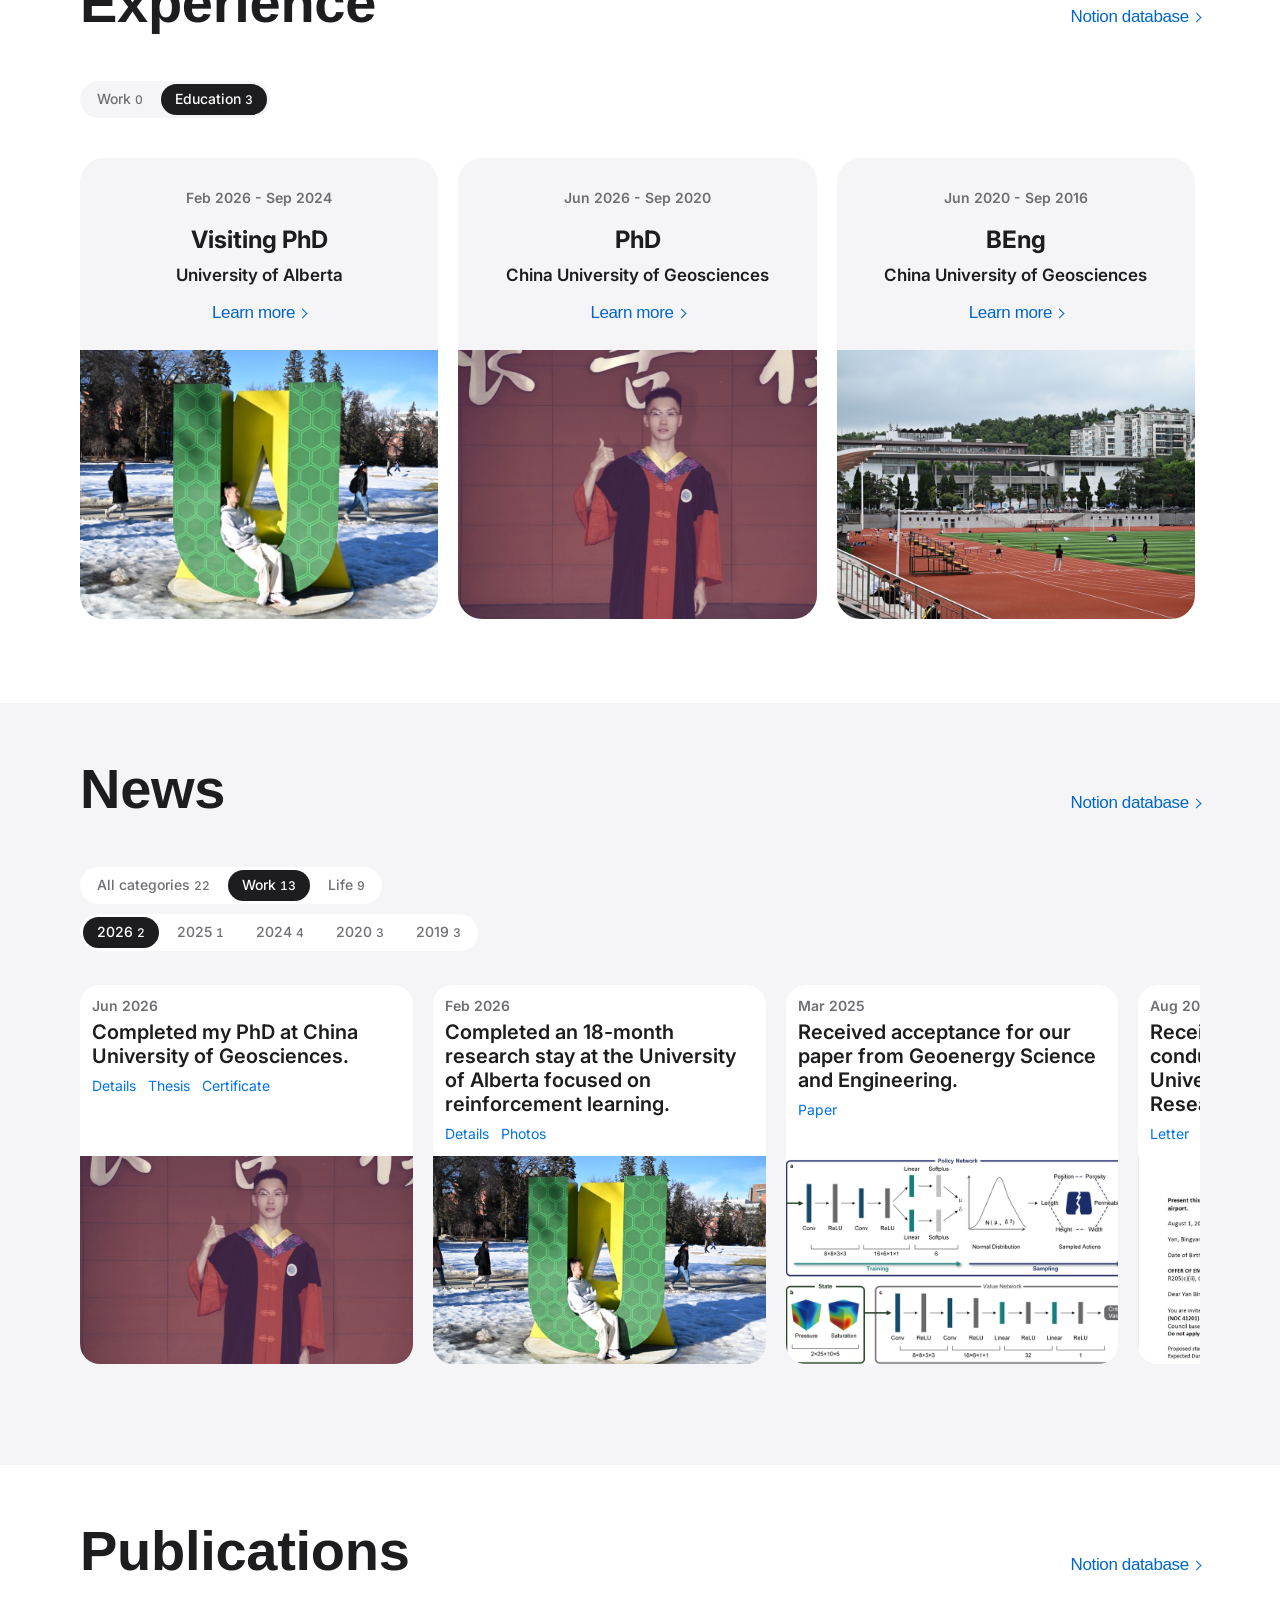
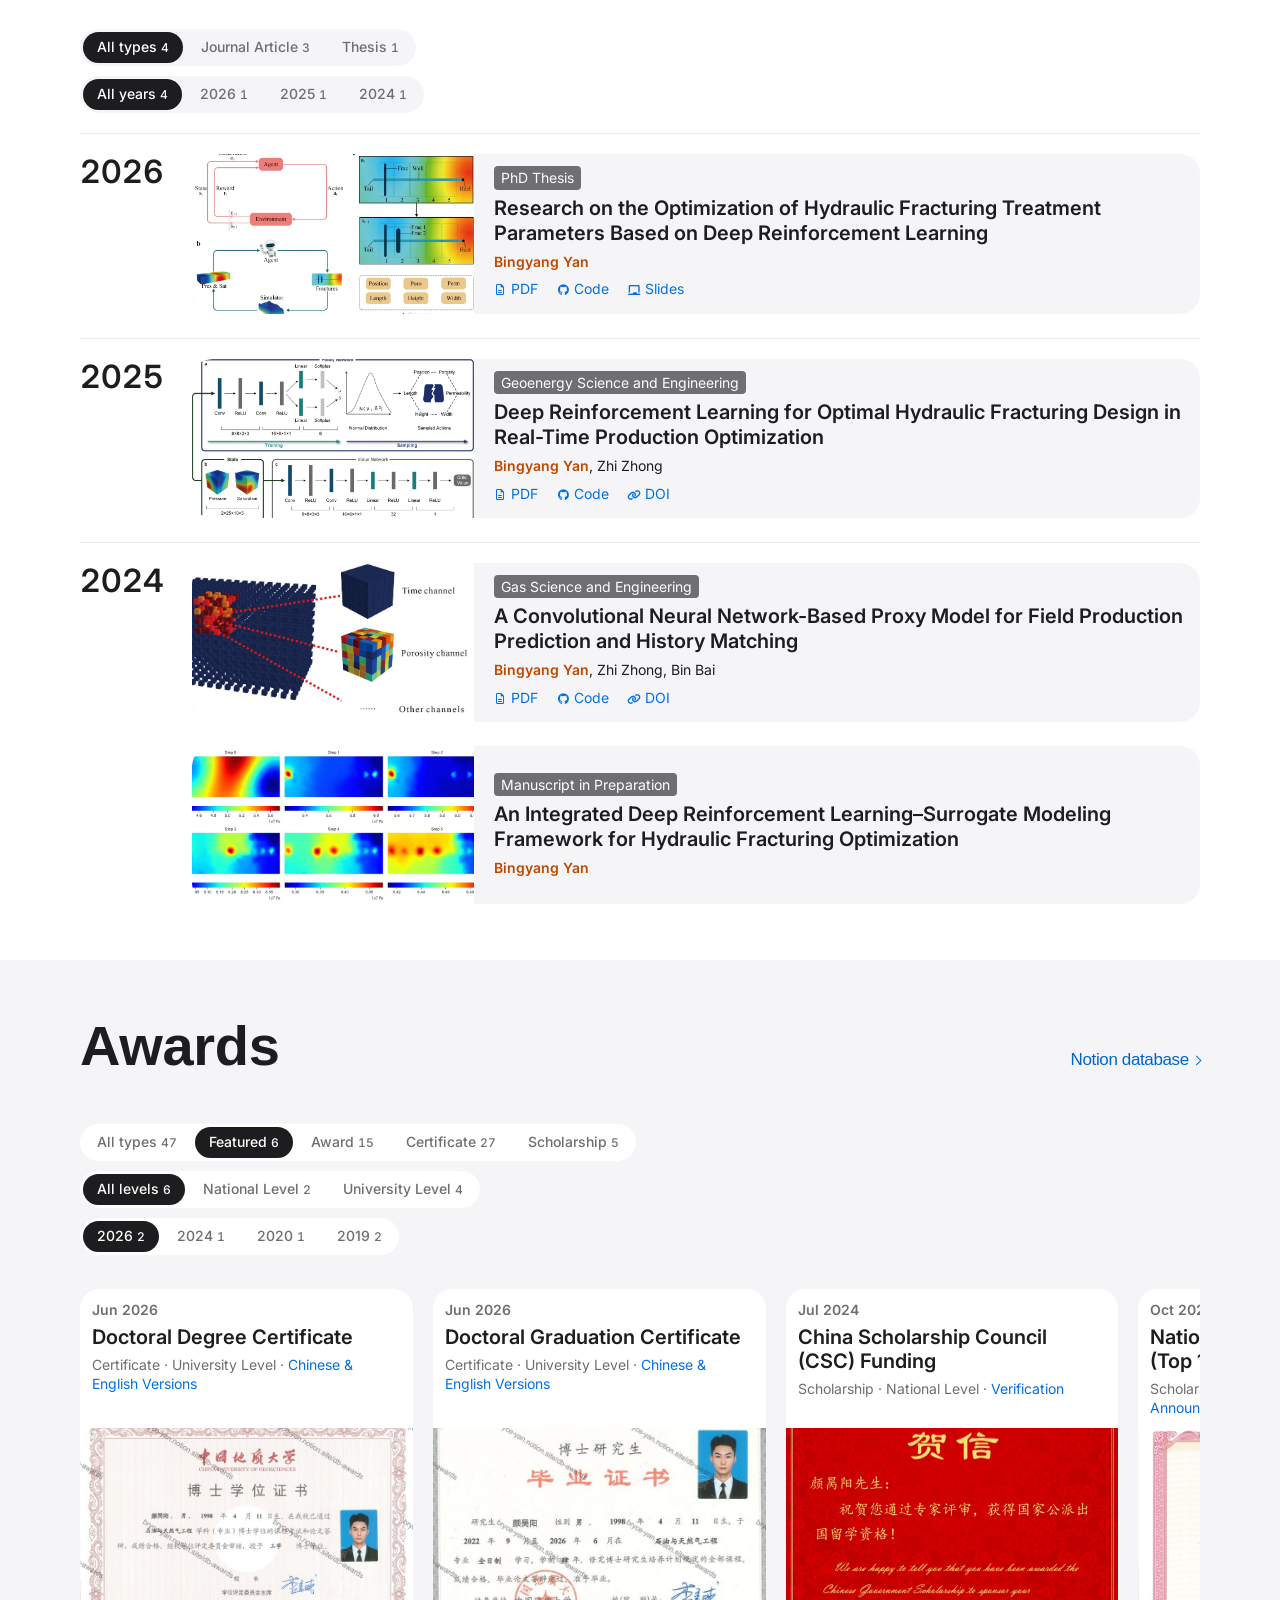
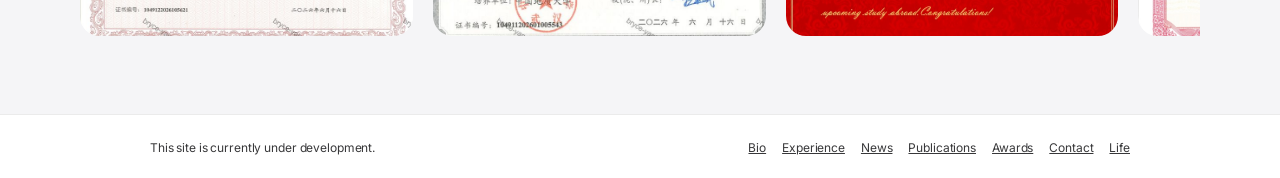
==== commit 05fb0234: "Restore semibold Experience university names" ====
--- a/index.html
+++ b/index.html
@@ -9,7 +9,7 @@
   <link rel="stylesheet" href="https://cdnjs.cloudflare.com/ajax/libs/font-awesome/6.5.2/css/all.min.css" crossorigin="anonymous" referrerpolicy="no-referrer">
   <link rel="stylesheet" href="work/bio/bio.css?v=17">
   <link rel="stylesheet" href="assets/collection.css?v=5">
-  <link rel="stylesheet" href="work/news/news.css?v=38">
+  <link rel="stylesheet" href="work/news/news.css?v=39">
   <link rel="stylesheet" href="work/publications/publications.css?v=21">
   <script src="work/experience/experience.js?v=13" defer></script>
   <script src="work/news/news.js?v=13" defer></script>
--- a/work/news/news.css
+++ b/work/news/news.css
@@ -204,7 +204,7 @@
   .experience-university { font-size: 14px; }
 }
 
-.experience-university strong { font-weight: 700; }
+.experience-university strong { font-weight: 600; }
 
 .experience-card-cover {
   position: relative;
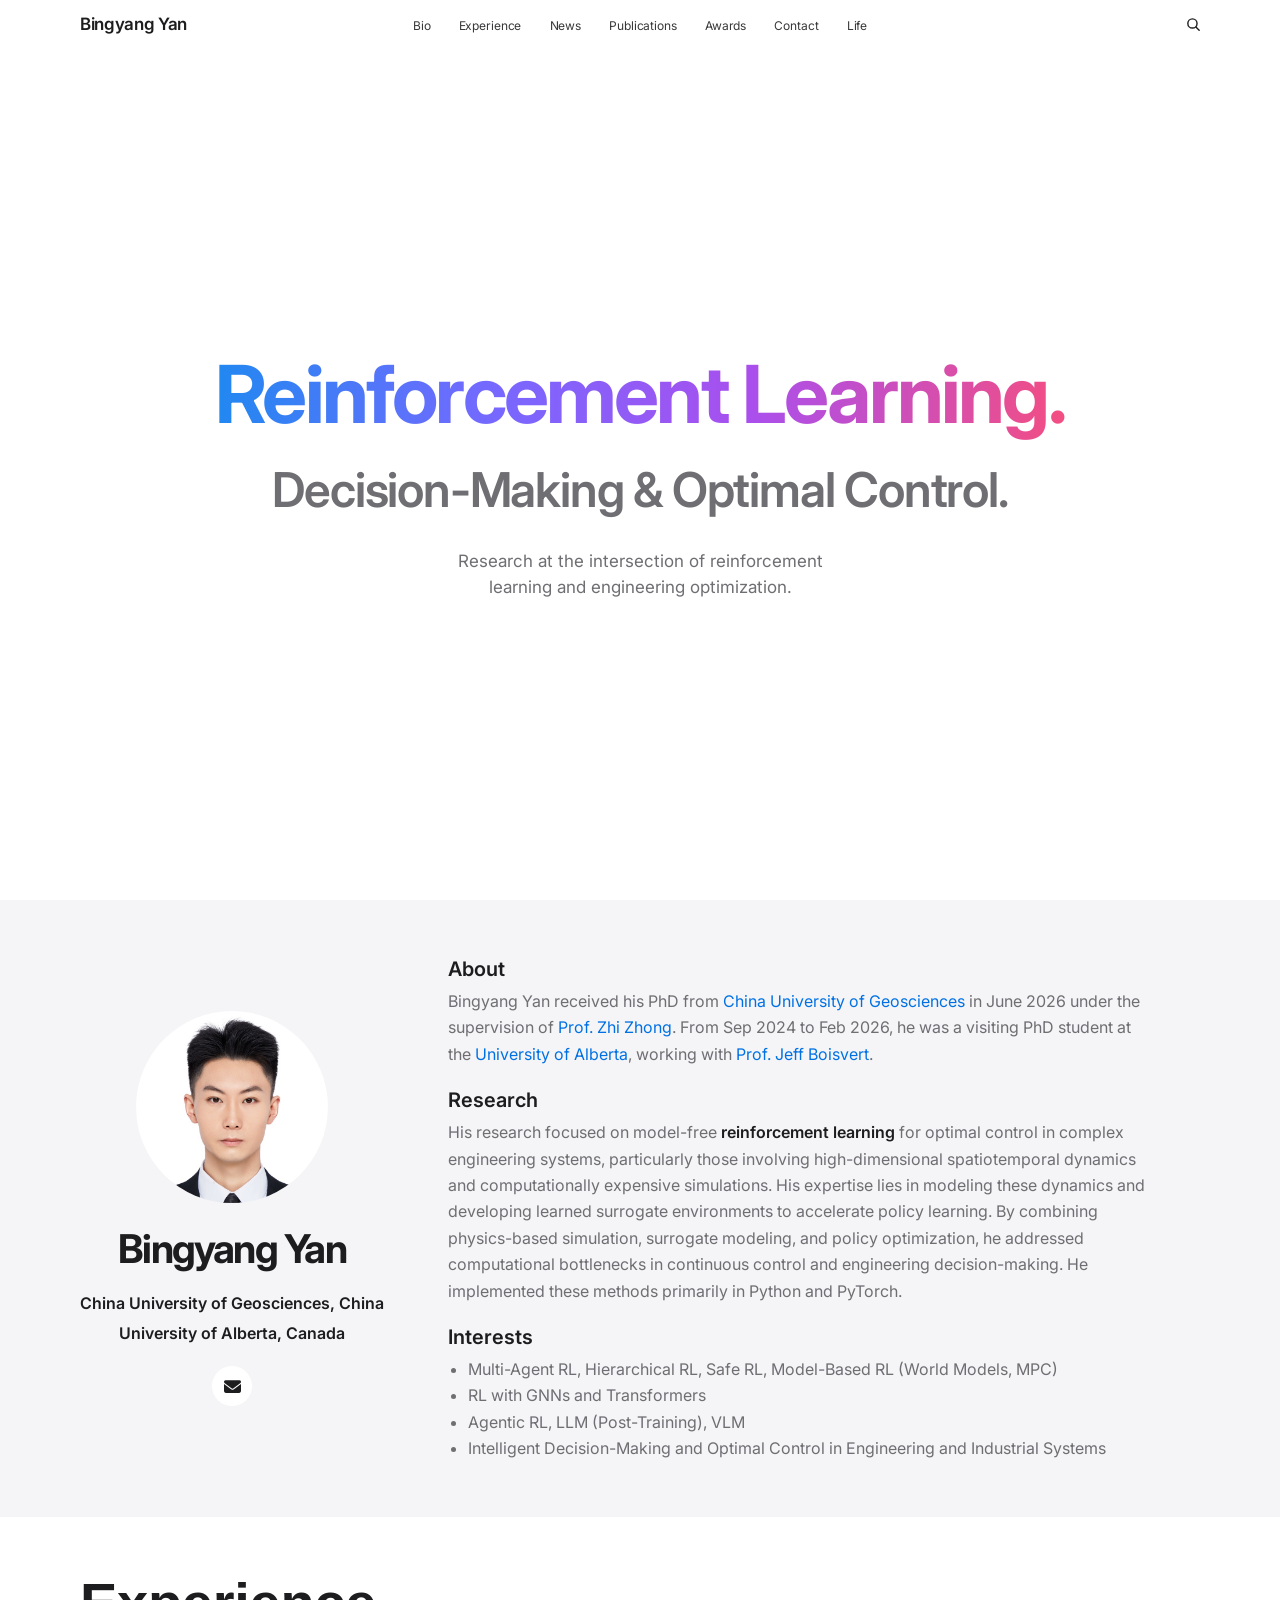
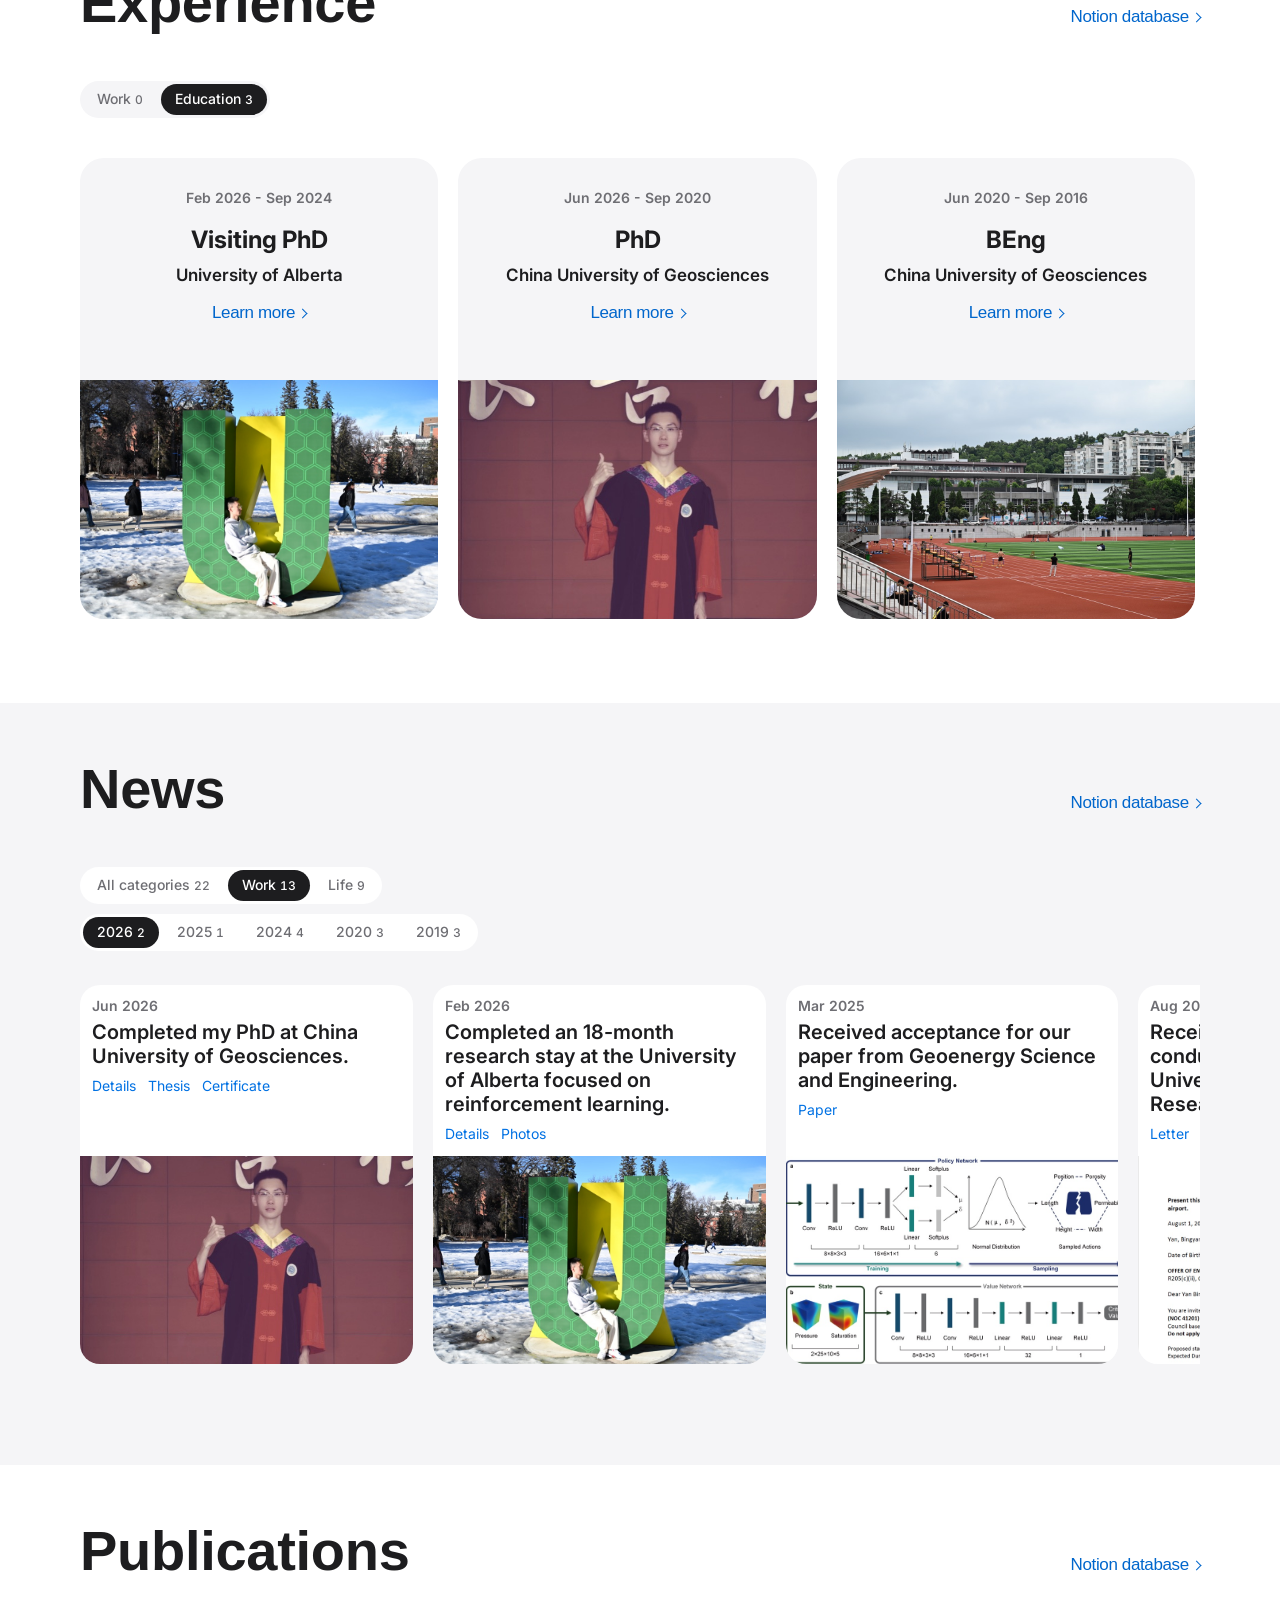
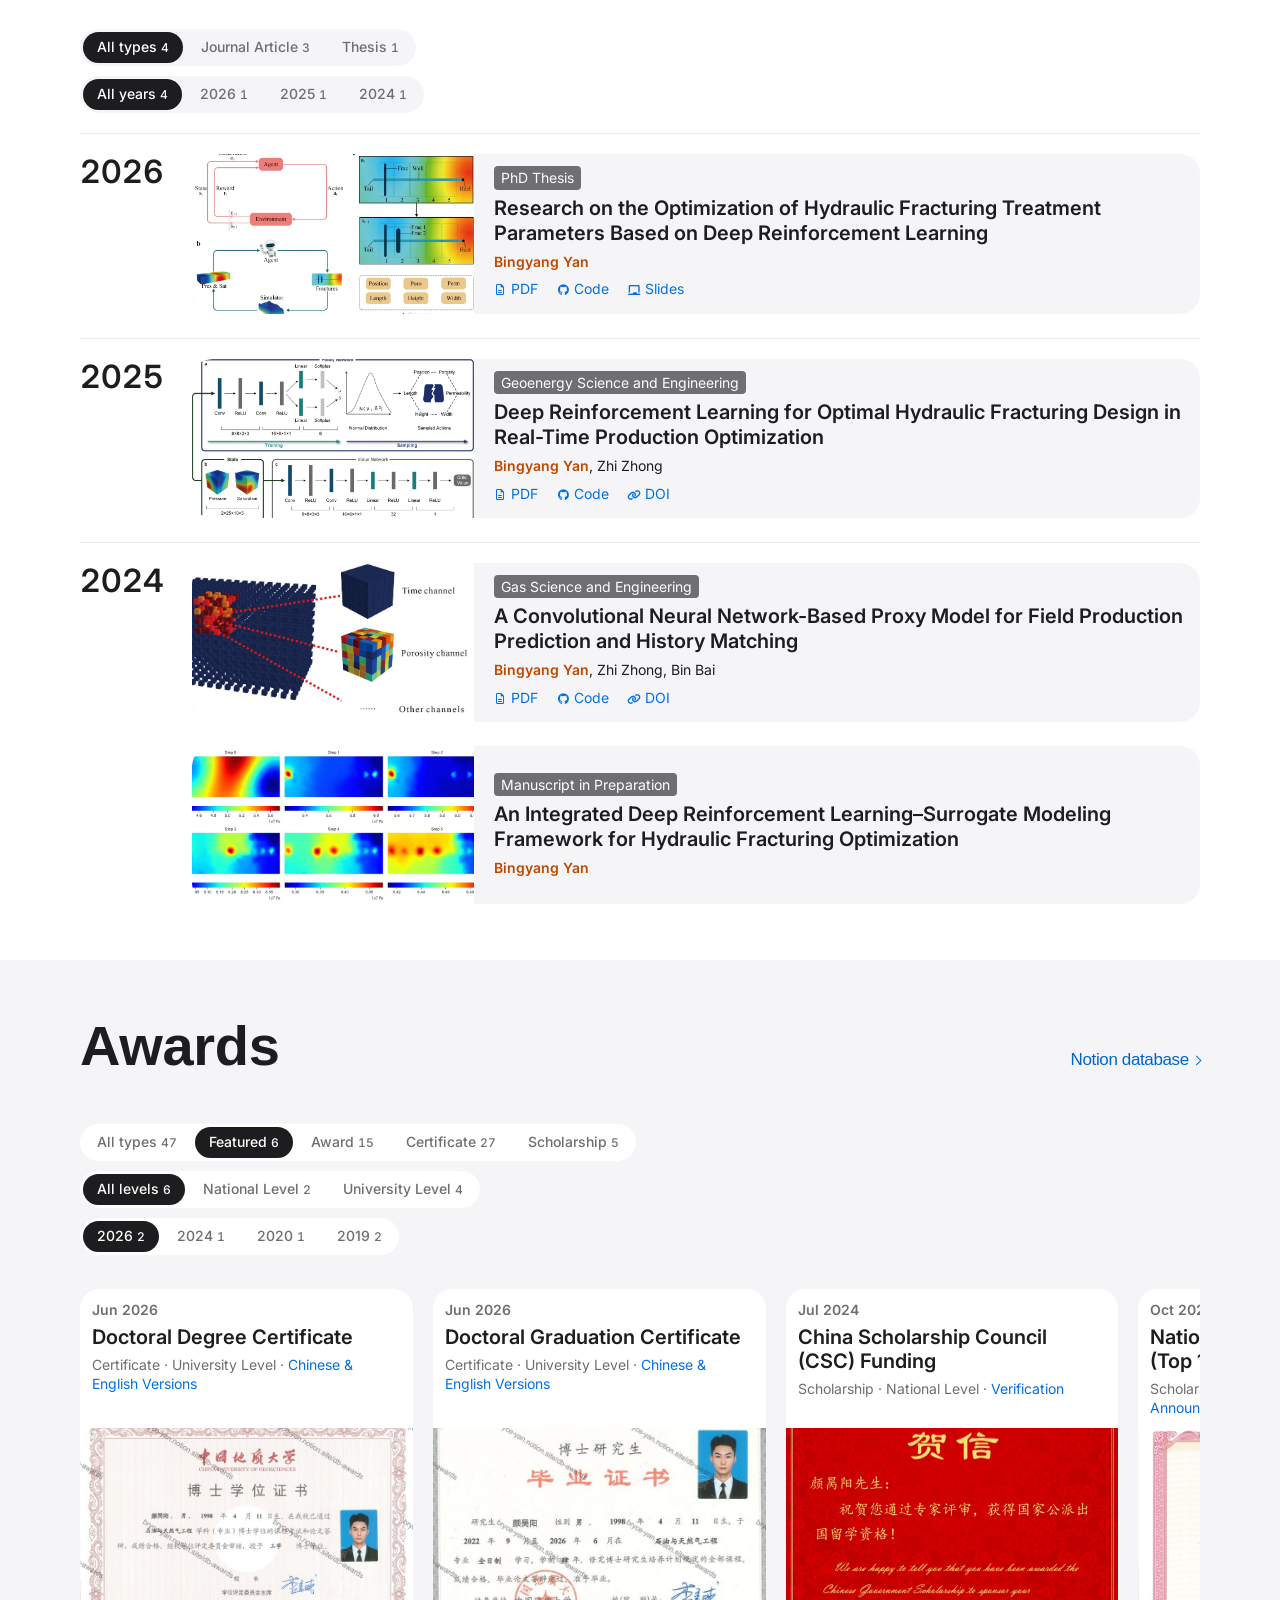
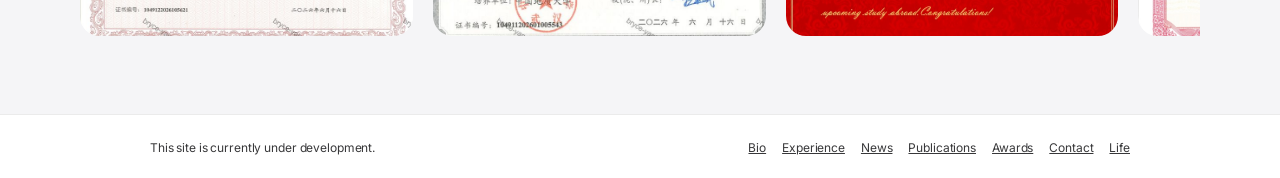
==== commit 8737176b: "Set Experience cover aspect ratio to 3:2" ====
--- a/index.html
+++ b/index.html
@@ -9,7 +9,7 @@
   <link rel="stylesheet" href="https://cdnjs.cloudflare.com/ajax/libs/font-awesome/6.5.2/css/all.min.css" crossorigin="anonymous" referrerpolicy="no-referrer">
   <link rel="stylesheet" href="work/bio/bio.css?v=17">
   <link rel="stylesheet" href="assets/collection.css?v=5">
-  <link rel="stylesheet" href="work/news/news.css?v=39">
+  <link rel="stylesheet" href="work/news/news.css?v=40">
   <link rel="stylesheet" href="work/publications/publications.css?v=21">
   <script src="work/experience/experience.js?v=13" defer></script>
   <script src="work/news/news.js?v=13" defer></script>
--- a/work/news/news.css
+++ b/work/news/news.css
@@ -185,8 +185,8 @@
 }
 
 .experience-card-copy:has(+ .experience-card-cover) {
-  /* Make room for the full 4:3 cover. */
-  padding-block-end: calc(var(--experience-copy-padding) - 6px);
+  /* Preserve the card height when moving from a 4:3 cover to 3:2. */
+  padding-block-end: calc(var(--experience-copy-padding) + 100% / 12 - 6px);
 }
 
 #experience .experience-card h3 {
@@ -209,7 +209,7 @@
 .experience-card-cover {
   position: relative;
   overflow: hidden;
-  aspect-ratio: 4 / 3;
+  aspect-ratio: 3 / 2;
 }
 
 .experience-card-cover img {
